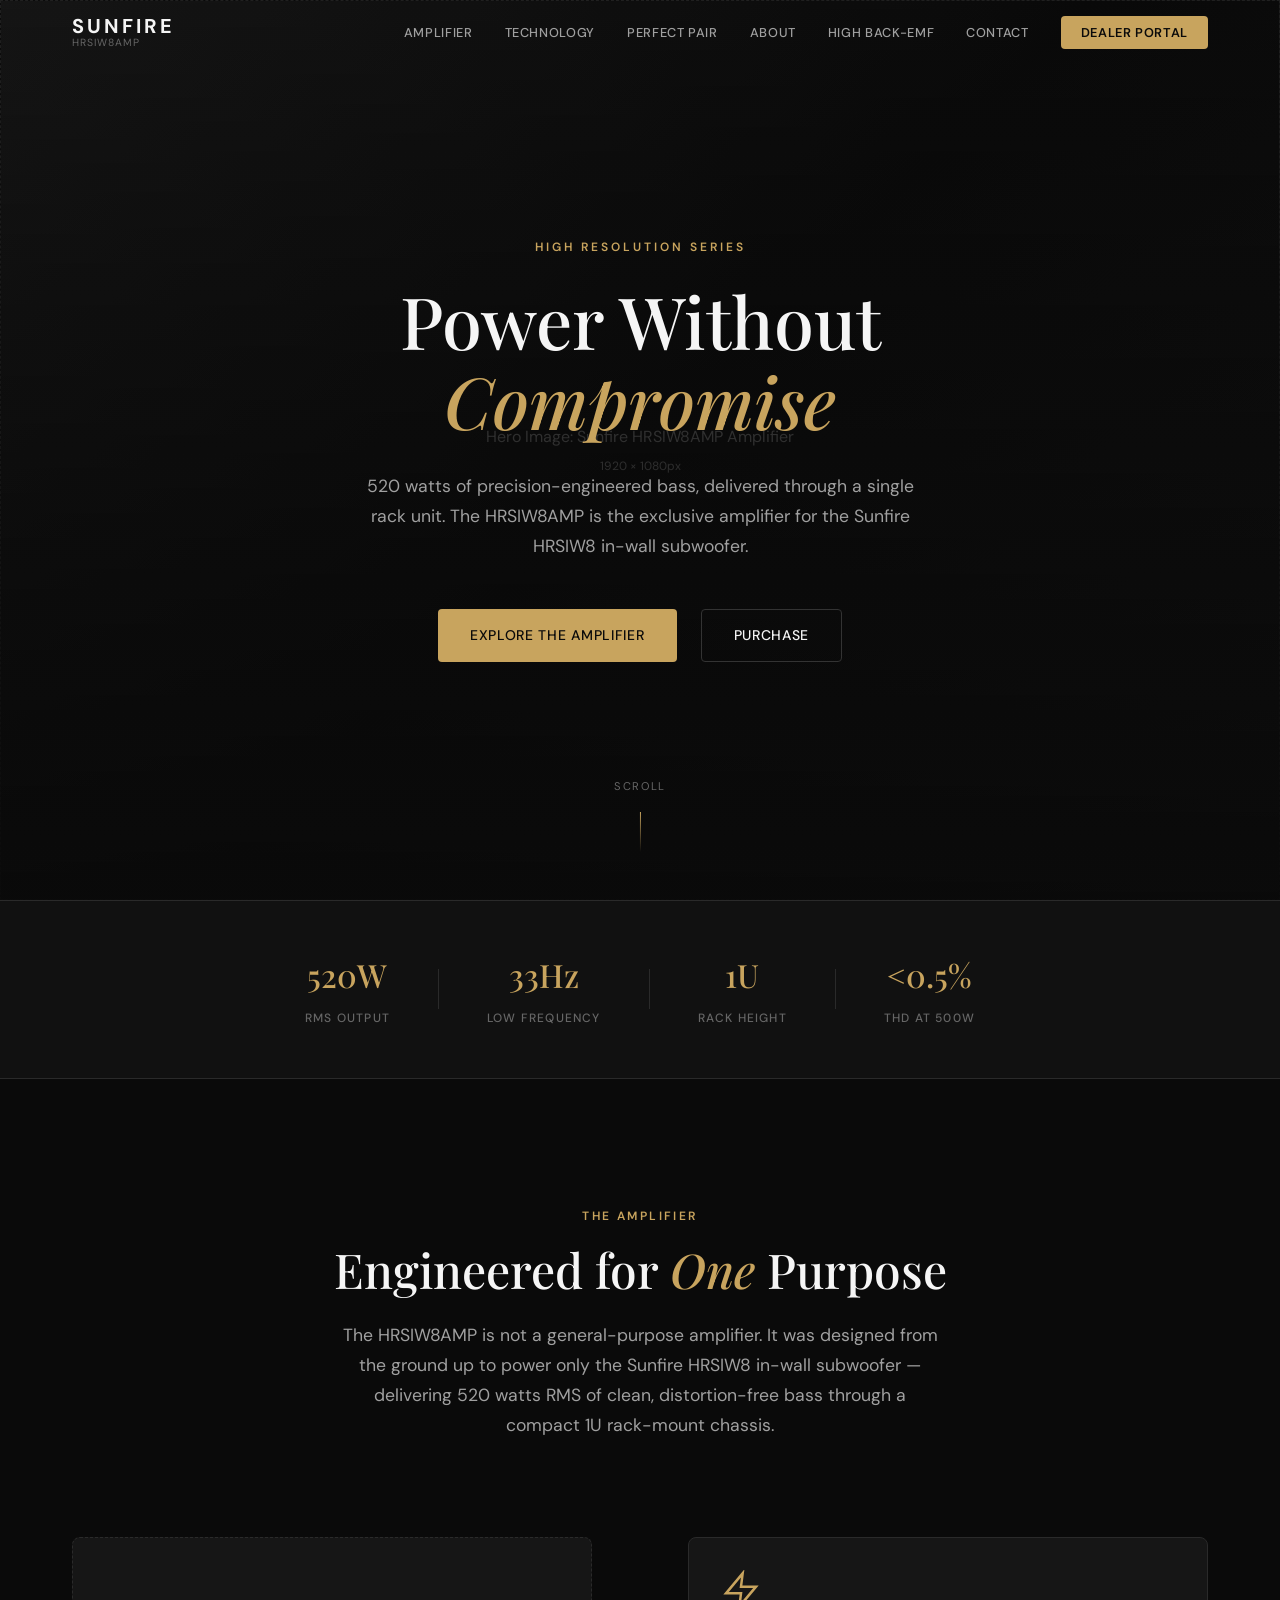
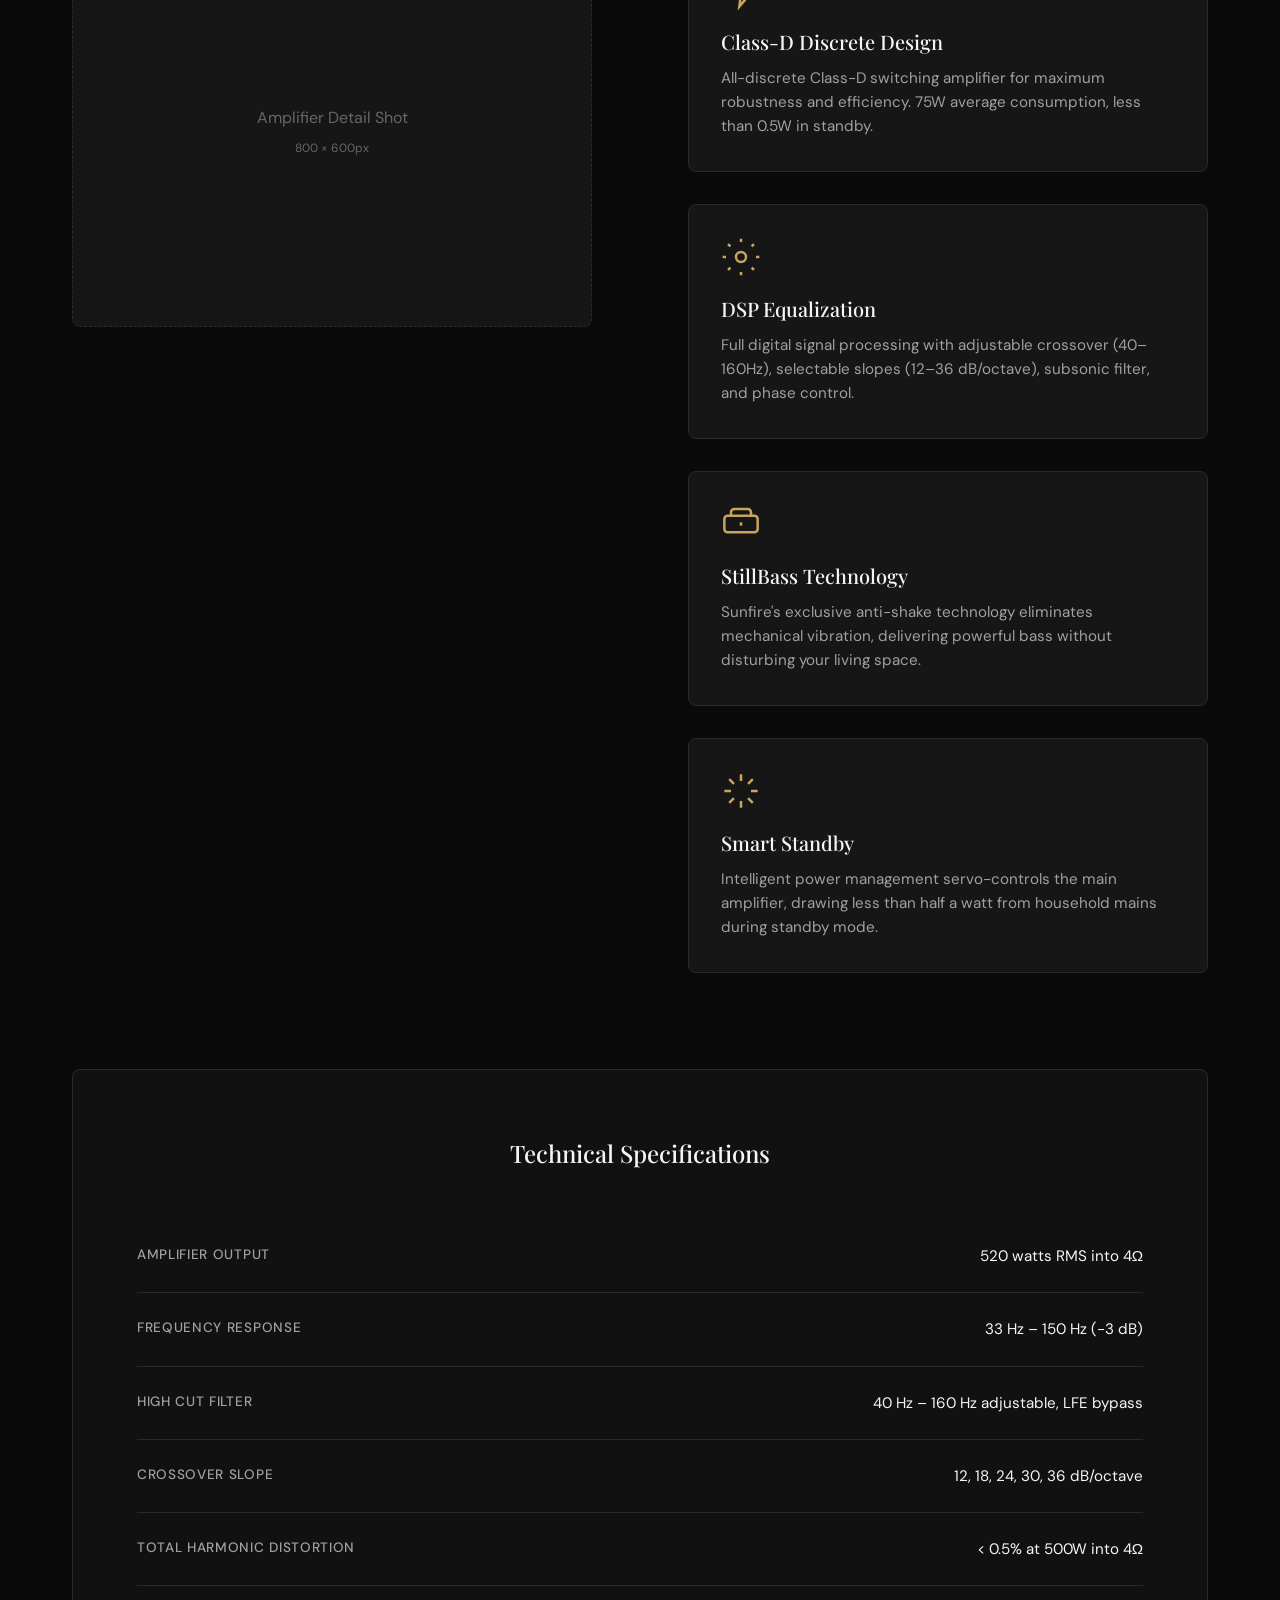
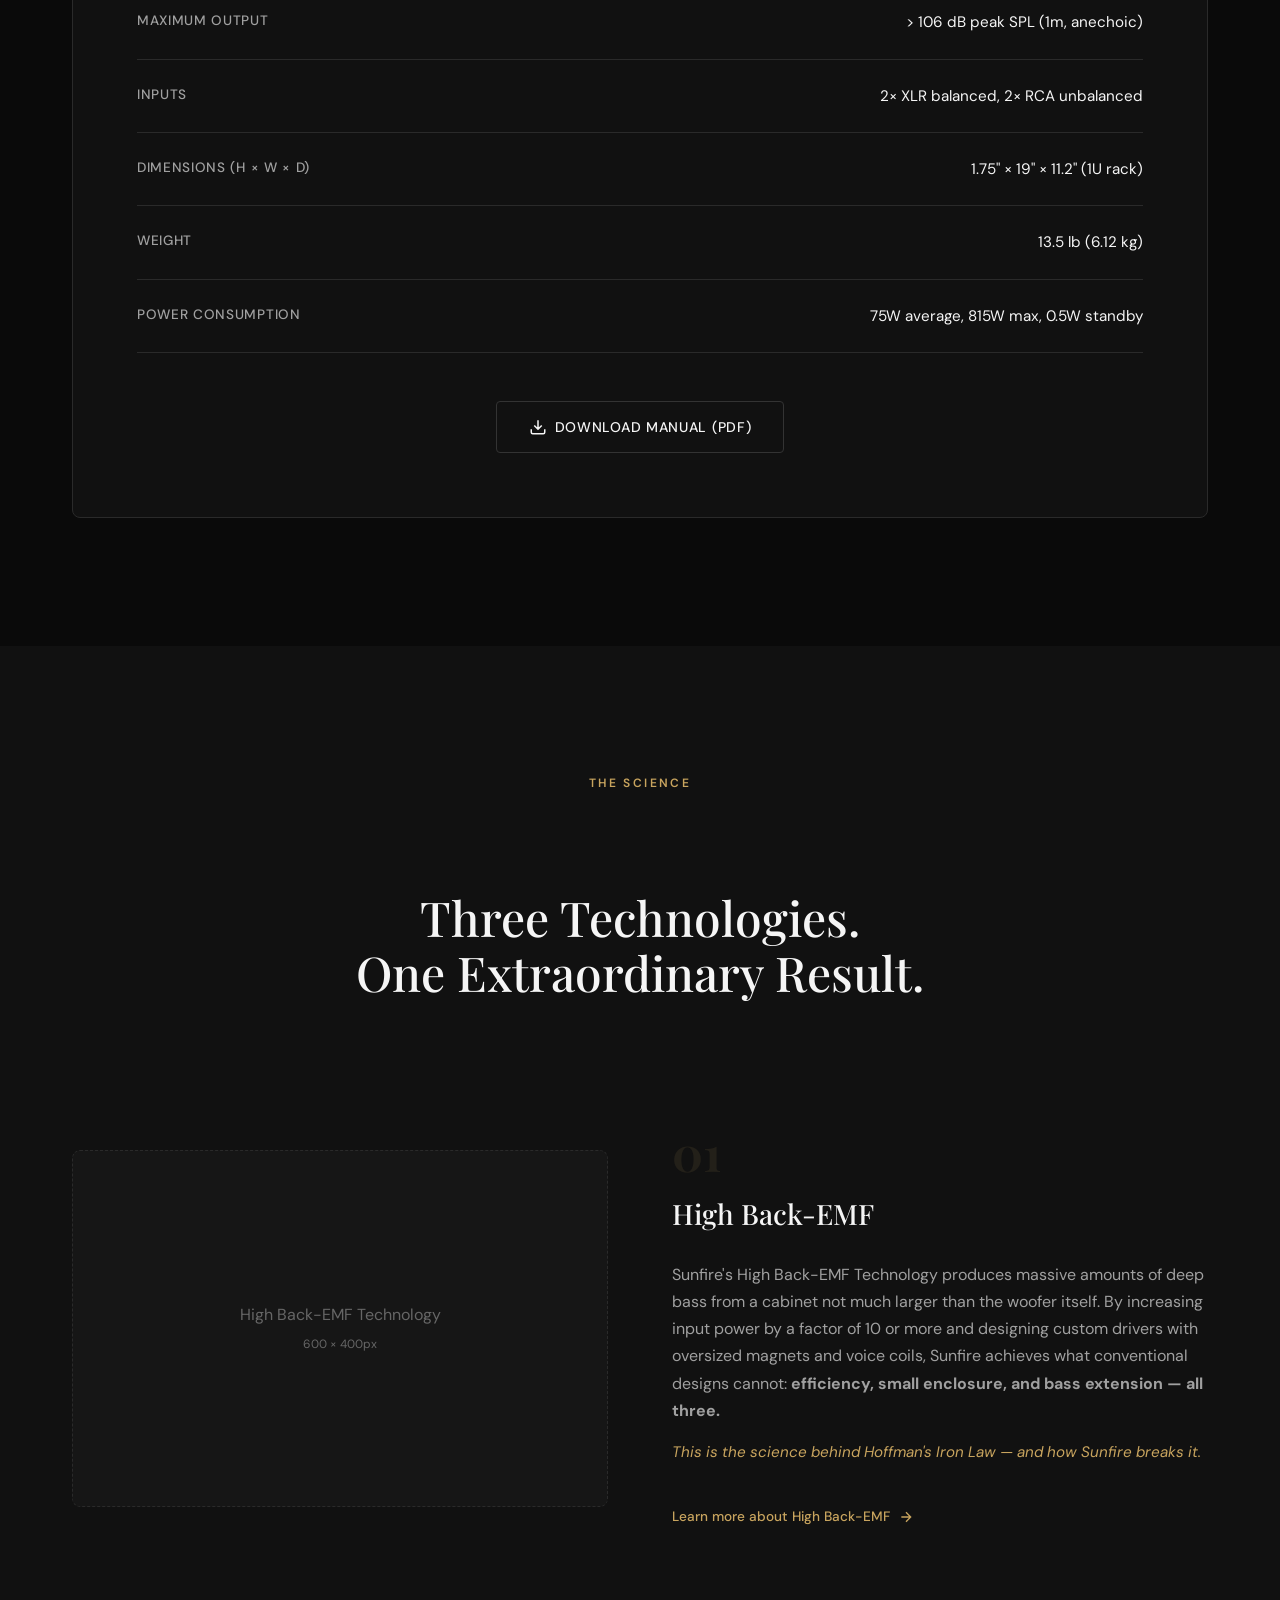
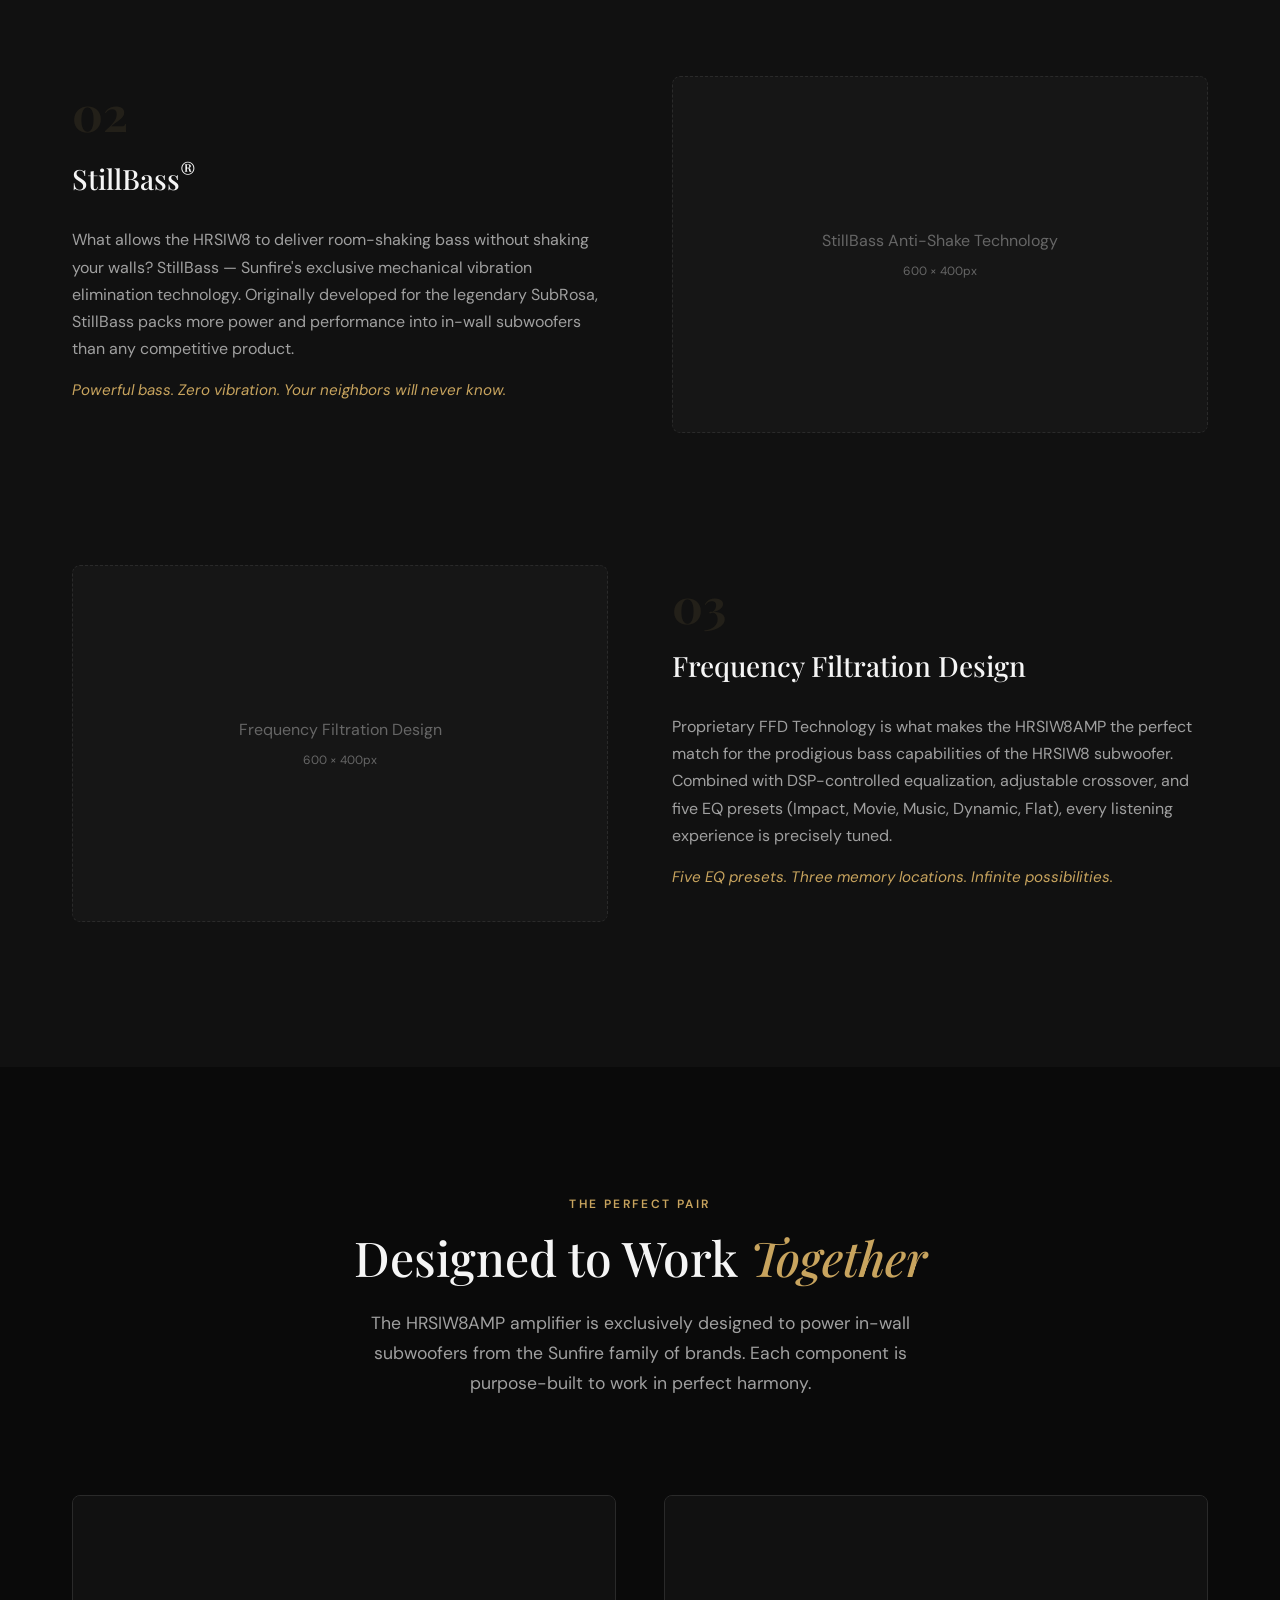
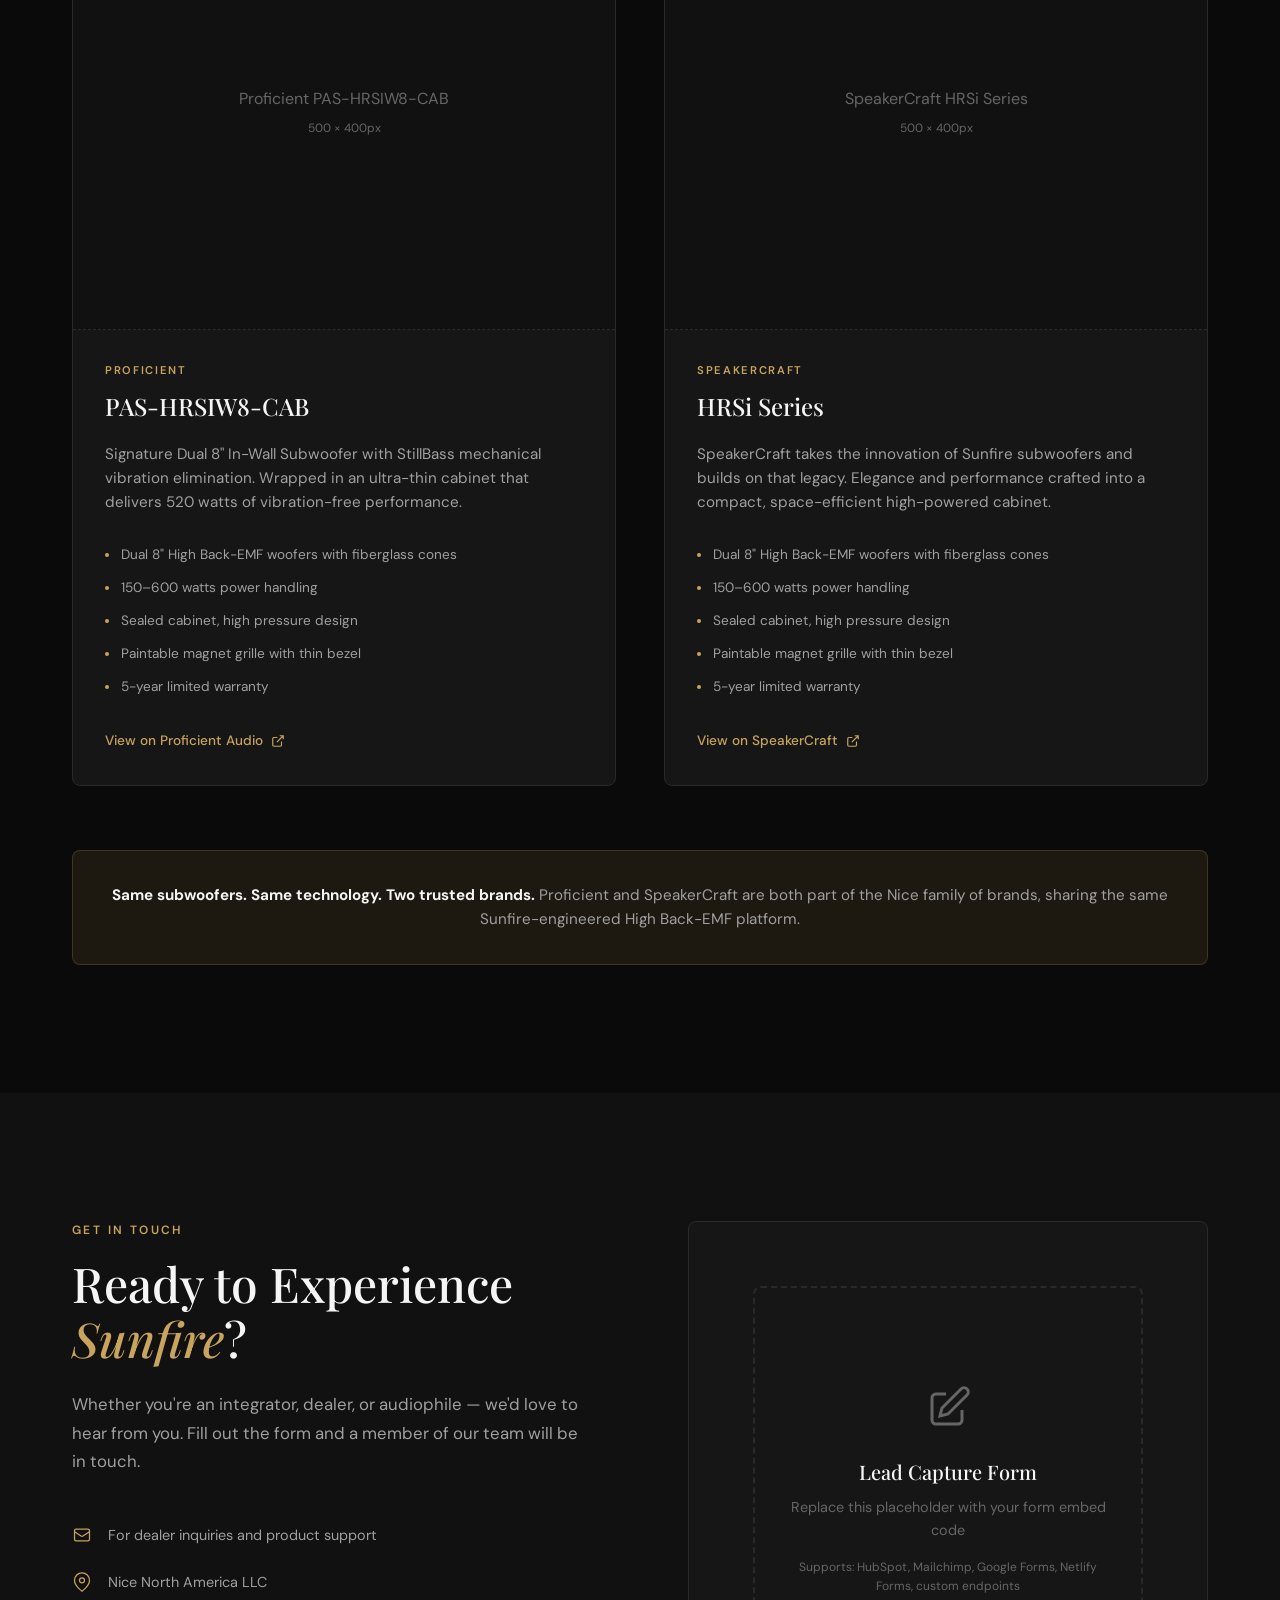
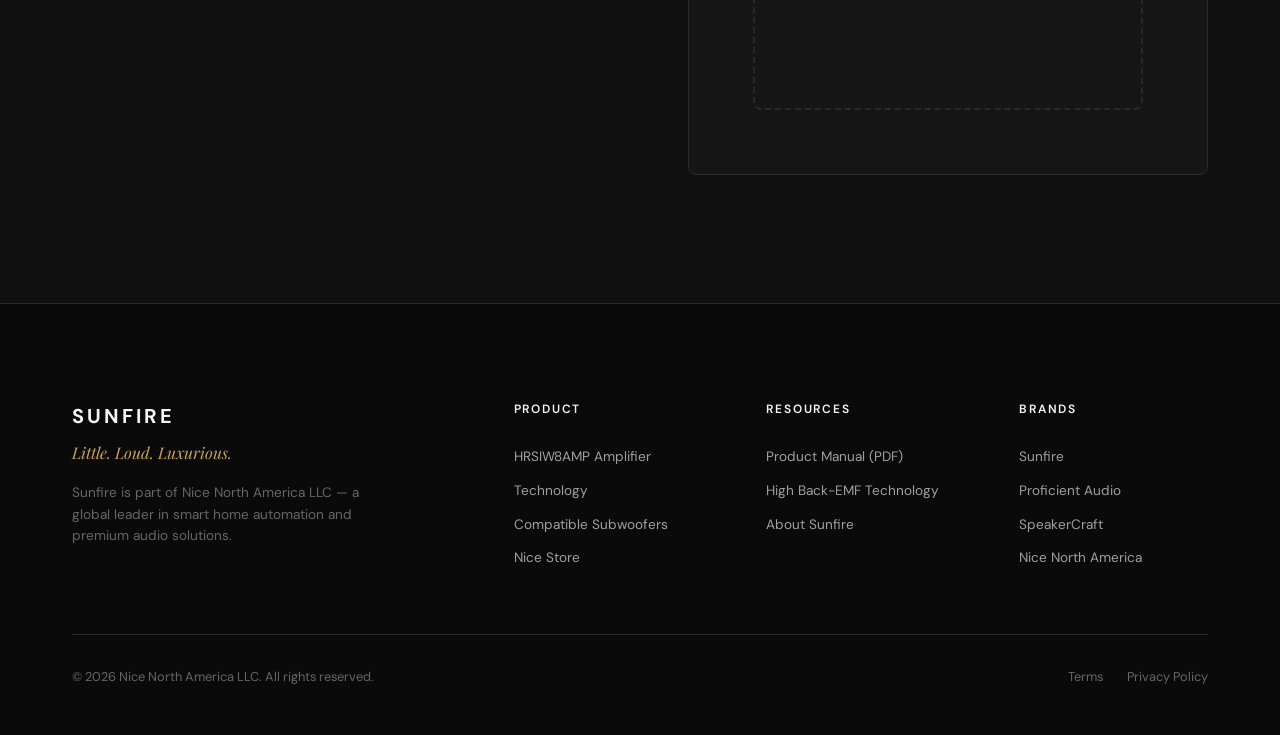
==== index.html @ 3ce0df6c "Add High Back-EMF technology page with all content and images from sunfire.com" ====
<!DOCTYPE html>
<html lang="en">
<head>
    <meta charset="UTF-8">
    <meta name="viewport" content="width=device-width, initial-scale=1.0">
    <title>Sunfire HRSIW8AMP | High Resolution In-Wall Subwoofer Amplifier</title>
    <meta name="description" content="The Sunfire HRSIW8AMP is a 520W Class-D amplifier designed exclusively for the HRSIW8 in-wall subwoofer. Featuring StillBass technology, DSP equalization, and High Back-EMF design.">
    
    <!-- Fonts -->
    <link rel="preconnect" href="https://fonts.googleapis.com">
    <link rel="preconnect" href="https://fonts.gstatic.com" crossorigin>
    <link href="https://fonts.googleapis.com/css2?family=DM+Sans:ital,opsz,wght@0,9..40,300;0,9..40,400;0,9..40,500;0,9..40,600;0,9..40,700;1,9..40,300&family=Playfair+Display:ital,wght@0,400;0,500;0,600;0,700;1,400;1,500&display=swap" rel="stylesheet">
    
    <!-- Styles -->
    <link rel="stylesheet" href="css/styles.css">
</head>
<body>
    <!-- Navigation -->
    <nav class="nav" id="nav">
        <div class="nav-container">
            <a href="#" class="nav-logo">
                <span class="nav-logo-text">SUNFIRE</span>
                <span class="nav-logo-sub">HRSIW8AMP</span>
            </a>
            <ul class="nav-links">
                <li><a href="#amplifier">Amplifier</a></li>
                <li><a href="#technology">Technology</a></li>
                <li><a href="#pairing">Perfect Pair</a></li>
                <li><a href="about.html">About</a></li>
                <li><a href="high-back-emf.html">High Back-EMF</a></li>
                <li><a href="#contact">Contact</a></li>
                <li><a href="https://store.niceforyou.com" target="_blank" rel="noopener" class="nav-cta">Dealer Portal</a></li>
            </ul>
            <button class="nav-toggle" id="navToggle" aria-label="Toggle navigation">
                <span></span>
                <span></span>
                <span></span>
            </button>
        </div>
    </nav>

    <!-- Mobile Menu -->
    <div class="mobile-menu" id="mobileMenu">
        <ul class="mobile-menu-links">
            <li><a href="#amplifier" class="mobile-menu-link">Amplifier</a></li>
            <li><a href="#technology" class="mobile-menu-link">Technology</a></li>
            <li><a href="#pairing" class="mobile-menu-link">Perfect Pair</a></li>
            <li><a href="about.html" class="mobile-menu-link">About</a></li>
            <li><a href="high-back-emf.html" class="mobile-menu-link">High Back-EMF</a></li>
            <li><a href="#contact" class="mobile-menu-link">Contact</a></li>
            <li><a href="https://store.niceforyou.com" target="_blank" rel="noopener" class="mobile-menu-cta">Dealer Portal</a></li>
        </ul>
    </div>

    <!-- Hero Section -->
    <section class="hero" id="hero">
        <div class="hero-bg">
            <!-- REPLACE: Hero background image (1920x1080) -->
            <div class="hero-placeholder-image">
                <span>Hero Image: Sunfire HRSIW8AMP Amplifier</span>
                <span class="hero-placeholder-dims">1920 × 1080px</span>
            </div>
        </div>
        <div class="hero-overlay"></div>
        <div class="hero-content">
            <p class="hero-eyebrow fade-in">High Resolution Series</p>
            <h1 class="hero-title fade-in">
                <span class="hero-title-line">Power Without</span>
                <span class="hero-title-line hero-title-accent">Compromise</span>
            </h1>
            <p class="hero-subtitle fade-in">
                520 watts of precision-engineered bass, delivered through a single rack unit. 
                The HRSIW8AMP is the exclusive amplifier for the Sunfire HRSIW8 in-wall subwoofer.
            </p>
            <div class="hero-actions fade-in">
                <a href="#amplifier" class="btn btn-primary">Explore the Amplifier</a>
                <a href="https://store.niceforyou.com" target="_blank" rel="noopener" class="btn btn-outline">Purchase</a>
            </div>
        </div>
        <div class="hero-scroll">
            <span>Scroll</span>
            <div class="hero-scroll-line"></div>
        </div>
    </section>

    <!-- Key Stats Bar -->
    <section class="stats-bar">
        <div class="stats-container">
            <div class="stat-item fade-in">
                <span class="stat-value">520W</span>
                <span class="stat-label">RMS Output</span>
            </div>
            <div class="stat-divider"></div>
            <div class="stat-item fade-in">
                <span class="stat-value">33Hz</span>
                <span class="stat-label">Low Frequency</span>
            </div>
            <div class="stat-divider"></div>
            <div class="stat-item fade-in">
                <span class="stat-value">1U</span>
                <span class="stat-label">Rack Height</span>
            </div>
            <div class="stat-divider"></div>
            <div class="stat-item fade-in">
                <span class="stat-value">&lt;0.5%</span>
                <span class="stat-label">THD at 500W</span>
            </div>
        </div>
    </section>

    <!-- Amplifier Section -->
    <section class="amplifier" id="amplifier">
        <div class="container">
            <div class="amplifier-header">
                <p class="section-eyebrow fade-in">The Amplifier</p>
                <h2 class="section-title fade-in">Engineered for <em>One</em> Purpose</h2>
                <p class="section-subtitle fade-in">
                    The HRSIW8AMP is not a general-purpose amplifier. It was designed from the ground up 
                    to power only the Sunfire HRSIW8 in-wall subwoofer — delivering 520 watts RMS of 
                    clean, distortion-free bass through a compact 1U rack-mount chassis.
                </p>
            </div>

            <div class="amplifier-grid">
                <div class="amplifier-image fade-in">
                    <!-- REPLACE: Amplifier front/rear view (800x600) -->
                    <div class="amplifier-placeholder-image">
                        <span>Amplifier Detail Shot</span>
                        <span class="amplifier-placeholder-dims">800 × 600px</span>
                    </div>
                </div>
                <div class="amplifier-features">
                    <div class="feature-card fade-in">
                        <div class="feature-icon">
                            <svg viewBox="0 0 24 24" fill="none" stroke="currentColor" stroke-width="1.5">
                                <path d="M13 2L3 14h9l-1 8 10-12h-9l1-8z"/>
                            </svg>
                        </div>
                        <h3>Class-D Discrete Design</h3>
                        <p>All-discrete Class-D switching amplifier for maximum robustness and efficiency. 75W average consumption, less than 0.5W in standby.</p>
                    </div>
                    <div class="feature-card fade-in">
                        <div class="feature-icon">
                            <svg viewBox="0 0 24 24" fill="none" stroke="currentColor" stroke-width="1.5">
                                <circle cx="12" cy="12" r="3"/>
                                <path d="M12 1v2M12 21v2M4.22 4.22l1.42 1.42M18.36 18.36l1.42 1.42M1 12h2M21 12h2M4.22 19.78l1.42-1.42M18.36 5.64l1.42-1.42"/>
                            </svg>
                        </div>
                        <h3>DSP Equalization</h3>
                        <p>Full digital signal processing with adjustable crossover (40–160Hz), selectable slopes (12–36 dB/octave), subsonic filter, and phase control.</p>
                    </div>
                    <div class="feature-card fade-in">
                        <div class="feature-icon">
                            <svg viewBox="0 0 24 24" fill="none" stroke="currentColor" stroke-width="1.5">
                                <rect x="2" y="7" width="20" height="10" rx="2"/>
                                <path d="M6 7V5a2 2 0 012-2h8a2 2 0 012 2v2"/>
                                <line x1="12" y1="11" x2="12" y2="13"/>
                            </svg>
                        </div>
                        <h3>StillBass Technology</h3>
                        <p>Sunfire's exclusive anti-shake technology eliminates mechanical vibration, delivering powerful bass without disturbing your living space.</p>
                    </div>
                    <div class="feature-card fade-in">
                        <div class="feature-icon">
                            <svg viewBox="0 0 24 24" fill="none" stroke="currentColor" stroke-width="1.5">
                                <path d="M12 2v4M12 18v4M4.93 4.93l2.83 2.83M16.24 16.24l2.83 2.83M2 12h4M18 12h4M4.93 19.07l2.83-2.83M16.24 7.76l2.83-2.83"/>
                            </svg>
                        </div>
                        <h3>Smart Standby</h3>
                        <p>Intelligent power management servo-controls the main amplifier, drawing less than half a watt from household mains during standby mode.</p>
                    </div>
                </div>
            </div>

            <!-- Specifications Table -->
            <div class="specs-section fade-in">
                <h3 class="specs-title">Technical Specifications</h3>
                <div class="specs-grid">
                    <div class="spec-row">
                        <span class="spec-label">Amplifier Output</span>
                        <span class="spec-value">520 watts RMS into 4Ω</span>
                    </div>
                    <div class="spec-row">
                        <span class="spec-label">Frequency Response</span>
                        <span class="spec-value">33 Hz – 150 Hz (-3 dB)</span>
                    </div>
                    <div class="spec-row">
                        <span class="spec-label">High Cut Filter</span>
                        <span class="spec-value">40 Hz – 160 Hz adjustable, LFE bypass</span>
                    </div>
                    <div class="spec-row">
                        <span class="spec-label">Crossover Slope</span>
                        <span class="spec-value">12, 18, 24, 30, 36 dB/octave</span>
                    </div>
                    <div class="spec-row">
                        <span class="spec-label">Total Harmonic Distortion</span>
                        <span class="spec-value">&lt; 0.5% at 500W into 4Ω</span>
                    </div>
                    <div class="spec-row">
                        <span class="spec-label">Maximum Output</span>
                        <span class="spec-value">&gt; 106 dB peak SPL (1m, anechoic)</span>
                    </div>
                    <div class="spec-row">
                        <span class="spec-label">Inputs</span>
                        <span class="spec-value">2× XLR balanced, 2× RCA unbalanced</span>
                    </div>
                    <div class="spec-row">
                        <span class="spec-label">Dimensions (H × W × D)</span>
                        <span class="spec-value">1.75" × 19" × 11.2" (1U rack)</span>
                    </div>
                    <div class="spec-row">
                        <span class="spec-label">Weight</span>
                        <span class="spec-value">13.5 lb (6.12 kg)</span>
                    </div>
                    <div class="spec-row">
                        <span class="spec-label">Power Consumption</span>
                        <span class="spec-value">75W average, 815W max, 0.5W standby</span>
                    </div>
                    <div class="specs-actions">
                        <a href="https://s3.niceforyou.support/products/HRSIW8AMP/pdf_HRSIW8AMP_manual.pdf" target="_blank" rel="noopener" class="btn btn-outline btn-download">
                            <svg viewBox="0 0 24 24" fill="none" stroke="currentColor" stroke-width="2" width="18" height="18">
                                <path d="M21 15v4a2 2 0 01-2 2H5a2 2 0 01-2-2v-4M7 10l5 5 5-5M12 15V3"/>
                            </svg>
                            Download Manual (PDF)
                        </a>
                    </div>
                </div>
            </div>
        </div>
    </section>

    <!-- Technology Section -->
    <section class="technology" id="technology">
        <div class="container">
            <p class="section-eyebrow fade-in">The Science</p>
            <h2 class="section-title fade-in">Three Technologies.<br>One Extraordinary Result.</h2>
            
            <div class="tech-cards">
                <!-- High Back-EMF -->
                <div class="tech-card fade-in">
                    <div class="tech-card-image">
                        <!-- REPLACE: High Back-EMF diagram or woofer cross-section (600x400) -->
                        <div class="tech-placeholder-image">
                            <span>High Back-EMF Technology</span>
                            <span class="tech-placeholder-dims">600 × 400px</span>
                        </div>
                    </div>
                    <div class="tech-card-content">
                        <span class="tech-card-number">01</span>
                        <h3>High Back-EMF</h3>
                        <p>
                            Sunfire's High Back-EMF Technology produces massive amounts of deep bass from a cabinet 
                            not much larger than the woofer itself. By increasing input power by a factor of 10 or more 
                            and designing custom drivers with oversized magnets and voice coils, Sunfire achieves what 
                            conventional designs cannot: <strong>efficiency, small enclosure, and bass extension — all three.</strong>
                        </p>
                        <p class="tech-card-detail">
                            This is the science behind Hoffman's Iron Law — and how Sunfire breaks it.
                        </p>
                        <a href="/high-back-emf.html" class="tech-card-link">
                            Learn more about High Back-EMF
                            <svg viewBox="0 0 24 24" fill="none" stroke="currentColor" stroke-width="2">
                                <path d="M5 12h14M12 5l7 7-7 7"/>
                            </svg>
                        </a>
                    </div>
                </div>

                <!-- StillBass -->
                <div class="tech-card tech-card-reverse fade-in">
                    <div class="tech-card-image">
                        <!-- REPLACE: StillBass technology visualization (600x400) -->
                        <div class="tech-placeholder-image">
                            <span>StillBass Anti-Shake Technology</span>
                            <span class="tech-placeholder-dims">600 × 400px</span>
                        </div>
                    </div>
                    <div class="tech-card-content">
                        <span class="tech-card-number">02</span>
                        <h3>StillBass<sup>®</sup></h3>
                        <p>
                            What allows the HRSIW8 to deliver room-shaking bass without shaking your walls? 
                            StillBass — Sunfire's exclusive mechanical vibration elimination technology. 
                            Originally developed for the legendary SubRosa, StillBass packs more power and 
                            performance into in-wall subwoofers than any competitive product.
                        </p>
                        <p class="tech-card-detail">
                            Powerful bass. Zero vibration. Your neighbors will never know.
                        </p>
                    </div>
                </div>

                <!-- FFD -->
                <div class="tech-card fade-in">
                    <div class="tech-card-image">
                        <!-- REPLACE: FFD technology visualization (600x400) -->
                        <div class="tech-placeholder-image">
                            <span>Frequency Filtration Design</span>
                            <span class="tech-placeholder-dims">600 × 400px</span>
                        </div>
                    </div>
                    <div class="tech-card-content">
                        <span class="tech-card-number">03</span>
                        <h3>Frequency Filtration Design</h3>
                        <p>
                            Proprietary FFD Technology is what makes the HRSIW8AMP the perfect match for the 
                            prodigious bass capabilities of the HRSIW8 subwoofer. Combined with DSP-controlled 
                            equalization, adjustable crossover, and five EQ presets (Impact, Movie, Music, 
                            Dynamic, Flat), every listening experience is precisely tuned.
                        </p>
                        <p class="tech-card-detail">
                            Five EQ presets. Three memory locations. Infinite possibilities.
                        </p>
                    </div>
                </div>
            </div>
        </div>
    </section>

    <!-- Perfect Pair Section -->
    <section class="pairing" id="pairing">
        <div class="container">
            <div class="pairing-header">
                <p class="section-eyebrow fade-in">The Perfect Pair</p>
                <h2 class="section-title fade-in">Designed to Work <em>Together</em></h2>
                <p class="section-subtitle fade-in">
                    The HRSIW8AMP amplifier is exclusively designed to power in-wall subwoofers from the 
                    Sunfire family of brands. Each component is purpose-built to work in perfect harmony.
                </p>
            </div>

            <div class="pairing-cards">
                <!-- Proficient -->
                <div class="pairing-card fade-in">
                    <div class="pairing-card-image">
                        <!-- REPLACE: Proficient PAS-HRSIW8-CAB subwoofer image (500x400) -->
                        <div class="pairing-placeholder-image">
                            <span>Proficient PAS-HRSIW8-CAB</span>
                            <span class="pairing-placeholder-dims">500 × 400px</span>
                        </div>
                    </div>
                    <div class="pairing-card-content">
                        <span class="pairing-card-brand">Proficient</span>
                        <h3>PAS-HRSIW8-CAB</h3>
                        <p class="pairing-card-desc">
                            Signature Dual 8" In-Wall Subwoofer with StillBass mechanical vibration elimination. 
                            Wrapped in an ultra-thin cabinet that delivers 520 watts of vibration-free performance.
                        </p>
                        <ul class="pairing-card-specs">
                            <li>Dual 8" High Back-EMF woofers with fiberglass cones</li>
                            <li>150–600 watts power handling</li>
                            <li>Sealed cabinet, high pressure design</li>
                            <li>Paintable magnet grille with thin bezel</li>
                            <li>5-year limited warranty</li>
                        </ul>
                        <a href="https://proficientaudio.com/product/proficient-signature-dual-8-in-200mm-in-wall-subwoofer/" target="_blank" rel="noopener" class="pairing-card-link">
                            View on Proficient Audio
                            <svg viewBox="0 0 24 24" fill="none" stroke="currentColor" stroke-width="2">
                                <path d="M18 13v6a2 2 0 01-2 2H5a2 2 0 01-2-2V8a2 2 0 012-2h6M15 3h6v6M10 14L21 3"/>
                            </svg>
                        </a>
                    </div>
                </div>

                <!-- SpeakerCraft -->
                <div class="pairing-card fade-in">
                    <div class="pairing-card-image">
                        <!-- REPLACE: SpeakerCraft HRSi subwoofer image (500x400) -->
                        <div class="pairing-placeholder-image">
                            <span>SpeakerCraft HRSi Series</span>
                            <span class="pairing-placeholder-dims">500 × 400px</span>
                        </div>
                    </div>
                    <div class="pairing-card-content">
                        <span class="pairing-card-brand">SpeakerCraft</span>
                        <h3>HRSi Series</h3>
                        <p class="pairing-card-desc">
                            SpeakerCraft takes the innovation of Sunfire subwoofers and builds on that legacy. 
                            Elegance and performance crafted into a compact, space-efficient high-powered cabinet.
                        </p>
                        <ul class="pairing-card-specs">
                            <li>Dual 8" High Back-EMF woofers with fiberglass cones</li>
                            <li>150–600 watts power handling</li>
                            <li>Sealed cabinet, high pressure design</li>
                            <li>Paintable magnet grille with thin bezel</li>
                            <li>5-year limited warranty</li>
                        </ul>
                        <a href="https://na.niceforyou.com/brands/speakercraft/" target="_blank" rel="noopener" class="pairing-card-link">
                            View on SpeakerCraft
                            <svg viewBox="0 0 24 24" fill="none" stroke="currentColor" stroke-width="2">
                                <path d="M18 13v6a2 2 0 01-2 2H5a2 2 0 01-2-2V8a2 2 0 012-2h6M15 3h6v6M10 14L21 3"/>
                            </svg>
                        </a>
                    </div>
                </div>
            </div>

            <div class="pairing-note fade-in">
                <p>
                    <strong>Same subwoofers. Same technology. Two trusted brands.</strong> 
                    Proficient and SpeakerCraft are both part of the Nice family of brands, 
                    sharing the same Sunfire-engineered High Back-EMF platform.
                </p>
            </div>
        </div>
    </section>

    <!-- Lead Capture Section -->
    <section class="contact" id="contact">
        <div class="container">
            <div class="contact-grid">
                <div class="contact-info fade-in">
                    <p class="section-eyebrow">Get in Touch</p>
                    <h2 class="section-title">Ready to Experience <em>Sunfire</em>?</h2>
                    <p class="contact-subtitle">
                        Whether you're an integrator, dealer, or audiophile — we'd love to hear from you. 
                        Fill out the form and a member of our team will be in touch.
                    </p>
                    <div class="contact-details">
                        <div class="contact-detail-item">
                            <svg viewBox="0 0 24 24" fill="none" stroke="currentColor" stroke-width="1.5">
                                <path d="M3 8l7.89 5.26a2 2 0 002.22 0L21 8M5 19h14a2 2 0 002-2V7a2 2 0 00-2-2H5a2 2 0 00-2 2v10a2 2 0 002 2z"/>
                            </svg>
                            <span>For dealer inquiries and product support</span>
                        </div>
                        <div class="contact-detail-item">
                            <svg viewBox="0 0 24 24" fill="none" stroke="currentColor" stroke-width="1.5">
                                <path d="M21 10c0 7-9 13-9 13s-9-6-9-13a9 9 0 0118 0z"/>
                                <circle cx="12" cy="10" r="3"/>
                            </svg>
                            <span>Nice North America LLC</span>
                        </div>
                    </div>
                </div>
                <div class="contact-form-wrapper fade-in">
                    <!-- 
                        LEAD FORM PLACEHOLDER
                        Replace this entire div with your form embed code.
                        Supported: HubSpot, Mailchimp, Google Forms, Netlify Forms, etc.
                        
                        Example for Netlify Forms:
                        <form name="contact" method="POST" data-netlify="true">
                            <input type="text" name="name" placeholder="Your Name" required>
                            <input type="email" name="email" placeholder="Your Email" required>
                            <textarea name="message" placeholder="Your Message"></textarea>
                            <button type="submit">Send Message</button>
                        </form>
                    -->
                    <div class="form-placeholder">
                        <div class="form-placeholder-icon">
                            <svg viewBox="0 0 24 24" fill="none" stroke="currentColor" stroke-width="1.5">
                                <path d="M11 5H6a2 2 0 00-2 2v11a2 2 0 002 2h11a2 2 0 002-2v-5M18.5 2.5a2.121 2.121 0 013 3L12 15l-4 1 1-4 9.5-9.5z"/>
                            </svg>
                        </div>
                        <h3>Lead Capture Form</h3>
                        <p>Replace this placeholder with your form embed code</p>
                        <p class="form-placeholder-note">
                            Supports: HubSpot, Mailchimp, Google Forms, Netlify Forms, custom endpoints
                        </p>
                    </div>
                </div>
            </div>
        </div>
    </section>

    <!-- Footer -->
    <footer class="footer">
        <div class="container">
            <div class="footer-grid">
                <div class="footer-brand">
                    <span class="footer-logo">SUNFIRE</span>
                    <p class="footer-tagline">Little. Loud. Luxurious.</p>
                    <p class="footer-brand-desc">
                        Sunfire is part of Nice North America LLC — a global leader in smart home automation 
                        and premium audio solutions.
                    </p>
                </div>
                <div class="footer-links">
                    <h4>Product</h4>
                    <ul>
                        <li><a href="#amplifier">HRSIW8AMP Amplifier</a></li>
                        <li><a href="#technology">Technology</a></li>
                        <li><a href="#pairing">Compatible Subwoofers</a></li>
                        <li><a href="https://store.niceforyou.com" target="_blank" rel="noopener">Nice Store</a></li>
                    </ul>
                </div>
                <div class="footer-links">
                    <h4>Resources</h4>
                    <ul>
                        <li><a href="https://s3.niceforyou.support/products/HRSIW8AMP/pdf_HRSIW8AMP_manual.pdf" target="_blank" rel="noopener">Product Manual (PDF)</a></li>
                        <li><a href="/high-back-emf.html">High Back-EMF Technology</a></li>
                        <li><a href="https://sunfire.com/connect/about-sunfire" target="_blank" rel="noopener">About Sunfire</a></li>
                    </ul>
                </div>
                <div class="footer-links">
                    <h4>Brands</h4>
                    <ul>
                        <li><a href="https://sunfire.com" target="_blank" rel="noopener">Sunfire</a></li>
                        <li><a href="https://proficientaudio.com" target="_blank" rel="noopener">Proficient Audio</a></li>
                        <li><a href="https://speakercraft.com" target="_blank" rel="noopener">SpeakerCraft</a></li>
                        <li><a href="https://na.niceforyou.com" target="_blank" rel="noopener">Nice North America</a></li>
                    </ul>
                </div>
            </div>
            <div class="footer-bottom">
                <p>&copy; 2026 Nice North America LLC. All rights reserved.</p>
                <div class="footer-legal">
                    <a href="https://na.niceforyou.com/legal/terms-and-conditions-of-purchase/" target="_blank" rel="noopener">Terms</a>
                    <a href="https://na.niceforyou.com/legal/privacy-policy/" target="_blank" rel="noopener">Privacy Policy</a>
                </div>
            </div>
        </div>
    </footer>

    <!-- Scripts -->
    <script src="js/main.js"></script>
</body>
</html>
---- css/styles.css ----
/* ========================================
   SUNFIRE HRSIW8AMP - STYLES
   Design: Clean, technical, premium minimalism (Bose-inspired)
   ======================================== */

/* --- CSS Variables --- */
:root {
    /* Colors */
    --color-bg: #0a0a0a;
    --color-bg-elevated: #111111;
    --color-bg-card: #161616;
    --color-bg-card-hover: #1a1a1a;
    --color-surface: #1a1a1a;
    --color-border: #2a2a2a;
    --color-border-light: #333333;
    
    /* Text */
    --color-text: #f5f5f5;
    --color-text-secondary: #a0a0a0;
    --color-text-muted: #666666;
    
    /* Accent - warm amber/gold */
    --color-accent: #c8a45e;
    --color-accent-hover: #d4b36a;
    --color-accent-subtle: rgba(200, 164, 94, 0.1);
    --color-accent-border: rgba(200, 164, 94, 0.2);
    
    /* Typography */
    --font-display: 'Playfair Display', Georgia, serif;
    --font-body: 'DM Sans', -apple-system, sans-serif;
    
    /* Spacing */
    --space-xs: 0.5rem;
    --space-sm: 1rem;
    --space-md: 1.5rem;
    --space-lg: 2rem;
    --space-xl: 3rem;
    --space-2xl: 4rem;
    --space-3xl: 6rem;
    --space-4xl: 8rem;
    
    /* Layout */
    --container-max: 1200px;
    --container-narrow: 800px;
    
    /* Transitions */
    --transition-fast: 0.2s ease;
    --transition-base: 0.3s ease;
    --transition-slow: 0.5s ease;
    
    /* Border radius */
    --radius-sm: 4px;
    --radius-md: 8px;
    --radius-lg: 12px;
}

/* --- Reset & Base --- */
*, *::before, *::after {
    margin: 0;
    padding: 0;
    box-sizing: border-box;
}

html {
    scroll-behavior: smooth;
    font-size: 16px;
}

body {
    font-family: var(--font-body);
    background-color: var(--color-bg);
    color: var(--color-text);
    line-height: 1.6;
    -webkit-font-smoothing: antialiased;
    -moz-osx-font-smoothing: grayscale;
    overflow-x: hidden;
}

img {
    max-width: 100%;
    height: auto;
    display: block;
}

a {
    color: inherit;
    text-decoration: none;
}

ul {
    list-style: none;
}

/* --- Container --- */
.container {
    max-width: var(--container-max);
    margin: 0 auto;
    padding: 0 var(--space-lg);
}

/* --- Typography --- */
.section-eyebrow {
    font-family: var(--font-body);
    font-size: 0.75rem;
    font-weight: 600;
    letter-spacing: 0.2em;
    text-transform: uppercase;
    color: var(--color-accent);
    margin-bottom: var(--space-sm);
}

.section-title {
    font-family: var(--font-display);
    font-size: clamp(2rem, 4vw, 3rem);
    font-weight: 500;
    line-height: 1.15;
    margin-bottom: var(--space-md);
    color: var(--color-text);
}

.section-title em {
    font-style: italic;
    color: var(--color-accent);
}

.section-subtitle {
    font-size: 1.1rem;
    color: var(--color-text-secondary);
    max-width: 600px;
    line-height: 1.7;
}

/* --- Buttons --- */
.btn {
    display: inline-flex;
    align-items: center;
    justify-content: center;
    padding: 0.875rem 2rem;
    font-family: var(--font-body);
    font-size: 0.875rem;
    font-weight: 500;
    letter-spacing: 0.05em;
    text-transform: uppercase;
    border-radius: var(--radius-sm);
    transition: all var(--transition-base);
    cursor: pointer;
    border: none;
}

.btn-primary {
    background-color: var(--color-accent);
    color: var(--color-bg);
}

.btn-primary:hover {
    background-color: var(--color-accent-hover);
    transform: translateY(-2px);
}

.btn-outline {
    background-color: transparent;
    color: var(--color-text);
    border: 1px solid var(--color-border-light);
}

.btn-outline:hover {
    border-color: var(--color-accent);
    color: var(--color-accent);
}

/* --- Navigation --- */
.nav {
    position: fixed;
    top: 0;
    left: 0;
    right: 0;
    z-index: 1000;
    padding: var(--space-sm) 0;
    transition: all var(--transition-base);
    background: transparent;
}

.nav.scrolled {
    background: rgba(10, 10, 10, 0.95);
    backdrop-filter: blur(10px);
    border-bottom: 1px solid var(--color-border);
}

.nav-container {
    max-width: var(--container-max);
    margin: 0 auto;
    padding: 0 var(--space-lg);
    display: flex;
    align-items: center;
    justify-content: space-between;
}

.nav-logo {
    display: flex;
    flex-direction: column;
    line-height: 1;
}

.nav-logo-text {
    font-family: var(--font-body);
    font-size: 1.25rem;
    font-weight: 700;
    letter-spacing: 0.15em;
    color: var(--color-text);
}

.nav-logo-sub {
    font-size: 0.65rem;
    font-weight: 400;
    letter-spacing: 0.1em;
    color: var(--color-text-muted);
    margin-top: 2px;
}

.nav-links {
    display: flex;
    align-items: center;
    gap: var(--space-lg);
}

.nav-links a {
    font-size: 0.8rem;
    font-weight: 500;
    letter-spacing: 0.05em;
    text-transform: uppercase;
    color: var(--color-text-secondary);
    transition: color var(--transition-fast);
}

.nav-links a:hover {
    color: var(--color-text);
}

.nav-links a.active {
    color: var(--color-accent);
}

.mobile-menu-link.active {
    color: var(--color-accent);
}

.nav-cta {
    padding: 0.5rem 1.25rem;
    background-color: var(--color-accent);
    color: var(--color-bg) !important;
    border-radius: var(--radius-sm);
    font-weight: 600 !important;
}

.nav-cta:hover {
    background-color: var(--color-accent-hover);
}

/* Mobile Nav Toggle */
.nav-toggle {
    display: none;
    flex-direction: column;
    gap: 5px;
    background: none;
    border: none;
    cursor: pointer;
    padding: 5px;
}

.nav-toggle span {
    display: block;
    width: 24px;
    height: 2px;
    background-color: var(--color-text);
    transition: all var(--transition-base);
}

.nav-toggle.active span:nth-child(1) {
    transform: rotate(45deg) translate(5px, 5px);
}

.nav-toggle.active span:nth-child(2) {
    opacity: 0;
}

.nav-toggle.active span:nth-child(3) {
    transform: rotate(-45deg) translate(5px, -5px);
}

/* Mobile Menu */
.mobile-menu {
    display: none;
    position: fixed;
    top: 0;
    left: 0;
    right: 0;
    bottom: 0;
    background: rgba(10, 10, 10, 0.98);
    z-index: 999;
    padding-top: 80px;
}

.mobile-menu.active {
    display: flex;
    align-items: center;
    justify-content: center;
}

.mobile-menu-links {
    text-align: center;
}

.mobile-menu-links li {
    margin-bottom: var(--space-lg);
}

.mobile-menu-link {
    font-family: var(--font-display);
    font-size: 1.75rem;
    color: var(--color-text);
}

.mobile-menu-cta {
    display: inline-block;
    padding: 0.75rem 2rem;
    background-color: var(--color-accent);
    color: var(--color-bg);
    border-radius: var(--radius-sm);
    font-weight: 600;
    margin-top: var(--space-md);
}

/* --- Hero Section --- */
.hero {
    position: relative;
    min-height: 100vh;
    display: flex;
    align-items: center;
    justify-content: center;
    overflow: hidden;
}

.hero-bg {
    position: absolute;
    inset: 0;
    z-index: 0;
}

.hero-placeholder-image {
    width: 100%;
    height: 100%;
    background: linear-gradient(135deg, #1a1a1a 0%, #0a0a0a 50%, #111 100%);
    display: flex;
    flex-direction: column;
    align-items: center;
    justify-content: center;
    color: var(--color-text-muted);
    font-size: 1rem;
    border: 1px dashed var(--color-border);
}

.hero-placeholder-dims {
    font-size: 0.75rem;
    margin-top: 0.5rem;
    color: var(--color-text-muted);
}

.hero-overlay {
    position: absolute;
    inset: 0;
    background: linear-gradient(
        to bottom,
        rgba(10, 10, 10, 0.3) 0%,
        rgba(10, 10, 10, 0.6) 50%,
        rgba(10, 10, 10, 0.95) 100%
    );
    z-index: 1;
}

.hero-content {
    position: relative;
    z-index: 2;
    text-align: center;
    max-width: 800px;
    padding: 0 var(--space-lg);
}

.hero-eyebrow {
    font-size: 0.75rem;
    font-weight: 600;
    letter-spacing: 0.25em;
    text-transform: uppercase;
    color: var(--color-accent);
    margin-bottom: var(--space-md);
}

.hero-title {
    font-family: var(--font-display);
    font-size: clamp(2.5rem, 6vw, 4.5rem);
    font-weight: 500;
    line-height: 1.1;
    margin-bottom: var(--space-lg);
}

.hero-title-line {
    display: block;
}

.hero-title-accent {
    color: var(--color-accent);
    font-style: italic;
}

.hero-subtitle {
    font-size: 1.1rem;
    color: var(--color-text-secondary);
    max-width: 550px;
    margin: 0 auto var(--space-xl);
    line-height: 1.7;
}

.hero-actions {
    display: flex;
    gap: var(--space-md);
    justify-content: center;
    flex-wrap: wrap;
}

.hero-scroll {
    position: absolute;
    bottom: var(--space-xl);
    left: 50%;
    transform: translateX(-50%);
    z-index: 2;
    display: flex;
    flex-direction: column;
    align-items: center;
    gap: var(--space-sm);
    color: var(--color-text-muted);
    font-size: 0.7rem;
    letter-spacing: 0.15em;
    text-transform: uppercase;
}

.hero-scroll-line {
    width: 1px;
    height: 40px;
    background: linear-gradient(to bottom, var(--color-accent), transparent);
    animation: scrollPulse 2s ease-in-out infinite;
}

@keyframes scrollPulse {
    0%, 100% { opacity: 0.3; transform: scaleY(0.5); }
    50% { opacity: 1; transform: scaleY(1); }
}

/* --- Stats Bar --- */
.stats-bar {
    background-color: var(--color-bg-elevated);
    border-top: 1px solid var(--color-border);
    border-bottom: 1px solid var(--color-border);
    padding: var(--space-xl) 0;
}

.stats-container {
    max-width: var(--container-max);
    margin: 0 auto;
    padding: 0 var(--space-lg);
    display: flex;
    align-items: center;
    justify-content: center;
    gap: var(--space-xl);
    flex-wrap: wrap;
}

.stat-item {
    text-align: center;
}

.stat-value {
    display: block;
    font-family: var(--font-display);
    font-size: 2rem;
    font-weight: 500;
    color: var(--color-accent);
    margin-bottom: 0.25rem;
}

.stat-label {
    font-size: 0.75rem;
    font-weight: 500;
    letter-spacing: 0.1em;
    text-transform: uppercase;
    color: var(--color-text-muted);
}

.stat-divider {
    width: 1px;
    height: 40px;
    background-color: var(--color-border);
}

/* --- Amplifier Section --- */
.amplifier {
    padding: var(--space-4xl) 0;
}

.amplifier-header {
    text-align: center;
    margin-bottom: var(--space-3xl);
}

.amplifier-header .section-subtitle {
    margin: 0 auto;
}

.amplifier-grid {
    display: grid;
    grid-template-columns: 1fr 1fr;
    gap: var(--space-3xl);
    align-items: start;
    margin-bottom: var(--space-3xl);
}

.amplifier-image {
    position: sticky;
    top: 100px;
}

.amplifier-placeholder-image {
    width: 100%;
    aspect-ratio: 4 / 3;
    background: var(--color-bg-card);
    border: 1px dashed var(--color-border);
    display: flex;
    flex-direction: column;
    align-items: center;
    justify-content: center;
    color: var(--color-text-muted);
    border-radius: var(--radius-md);
}

.amplifier-placeholder-dims {
    font-size: 0.75rem;
    margin-top: 0.5rem;
}

.amplifier-features {
    display: flex;
    flex-direction: column;
    gap: var(--space-lg);
}

.feature-card {
    padding: var(--space-lg);
    background: var(--color-bg-card);
    border: 1px solid var(--color-border);
    border-radius: var(--radius-md);
    transition: all var(--transition-base);
}

.feature-card:hover {
    background: var(--color-bg-card-hover);
    border-color: var(--color-accent-border);
}

.feature-icon {
    width: 40px;
    height: 40px;
    color: var(--color-accent);
    margin-bottom: var(--space-sm);
}

.feature-icon svg {
    width: 100%;
    height: 100%;
}

.feature-card h3 {
    font-family: var(--font-display);
    font-size: 1.25rem;
    font-weight: 500;
    margin-bottom: var(--space-xs);
}

.feature-card p {
    font-size: 0.95rem;
    color: var(--color-text-secondary);
    line-height: 1.6;
}

/* Specs Section */
.specs-section {
    background: var(--color-bg-elevated);
    border: 1px solid var(--color-border);
    border-radius: var(--radius-md);
    padding: var(--space-2xl);
}

.specs-title {
    font-family: var(--font-display);
    font-size: 1.5rem;
    font-weight: 500;
    margin-bottom: var(--space-xl);
    text-align: center;
}

.specs-grid {
    display: grid;
    gap: 0;
}

.spec-row {
    display: grid;
    grid-template-columns: 1fr 1fr;
    padding: var(--space-md) 0;
    border-bottom: 1px solid var(--color-border);
}

.spec-row:last-child {
    border-bottom: none;
}

.specs-actions {
    display: flex;
    justify-content: center;
    padding-top: var(--space-xl);
}

.btn-download {
    display: inline-flex;
    align-items: center;
    gap: var(--space-xs);
}

.btn-download svg {
    flex-shrink: 0;
}

.spec-label {
    font-size: 0.85rem;
    font-weight: 500;
    color: var(--color-text-secondary);
    text-transform: uppercase;
    letter-spacing: 0.05em;
}

.spec-value {
    font-size: 0.95rem;
    color: var(--color-text);
    text-align: right;
}

/* --- Technology Section --- */
.technology {
    padding: var(--space-4xl) 0;
    background: var(--color-bg-elevated);
}

.technology .section-eyebrow,
.technology .section-title {
    text-align: center;
    margin-bottom: var(--space-3xl);
}

.tech-cards {
    display: flex;
    flex-direction: column;
    gap: var(--space-3xl);
}

.tech-card {
    display: grid;
    grid-template-columns: 1fr 1fr;
    gap: var(--space-2xl);
    align-items: center;
}

.tech-card-reverse {
    direction: rtl;
}

.tech-card-reverse > * {
    direction: ltr;
}

.tech-card-image {
    border-radius: var(--radius-md);
    overflow: hidden;
}

.tech-placeholder-image {
    width: 100%;
    aspect-ratio: 3 / 2;
    background: var(--color-bg-card);
    border: 1px dashed var(--color-border);
    display: flex;
    flex-direction: column;
    align-items: center;
    justify-content: center;
    color: var(--color-text-muted);
    border-radius: var(--radius-md);
}

.tech-placeholder-dims {
    font-size: 0.75rem;
    margin-top: 0.5rem;
}

.tech-card-content {
    padding: var(--space-lg) 0;
}

.tech-card-number {
    display: block;
    font-family: var(--font-display);
    font-size: 3rem;
    font-weight: 700;
    color: var(--color-accent-subtle);
    margin-bottom: var(--space-sm);
    line-height: 1;
}

.tech-card-content h3 {
    font-family: var(--font-display);
    font-size: 1.75rem;
    font-weight: 500;
    margin-bottom: var(--space-md);
}

.tech-card-content p {
    font-size: 1rem;
    color: var(--color-text-secondary);
    line-height: 1.7;
    margin-bottom: var(--space-sm);
}

.tech-card-detail {
    font-style: italic;
    color: var(--color-accent) !important;
    font-size: 0.95rem !important;
}

.tech-card-link {
    display: inline-flex;
    align-items: center;
    gap: var(--space-xs);
    margin-top: var(--space-md);
    font-size: 0.85rem;
    font-weight: 500;
    color: var(--color-accent);
    transition: gap var(--transition-fast);
}

.tech-card-link:hover {
    gap: var(--space-sm);
}

.tech-card-link svg {
    width: 16px;
    height: 16px;
}

/* --- Pairing Section --- */
.pairing {
    padding: var(--space-4xl) 0;
}

.pairing-header {
    text-align: center;
    margin-bottom: var(--space-3xl);
}

.pairing-header .section-subtitle {
    margin: 0 auto;
}

.pairing-cards {
    display: grid;
    grid-template-columns: 1fr 1fr;
    gap: var(--space-xl);
    margin-bottom: var(--space-2xl);
}

.pairing-card {
    background: var(--color-bg-card);
    border: 1px solid var(--color-border);
    border-radius: var(--radius-md);
    overflow: hidden;
    transition: all var(--transition-base);
}

.pairing-card:hover {
    border-color: var(--color-accent-border);
    transform: translateY(-4px);
}

.pairing-card-image {
    aspect-ratio: 5 / 4;
    overflow: hidden;
}

.pairing-placeholder-image {
    width: 100%;
    height: 100%;
    background: var(--color-bg-elevated);
    border-bottom: 1px dashed var(--color-border);
    display: flex;
    flex-direction: column;
    align-items: center;
    justify-content: center;
    color: var(--color-text-muted);
}

.pairing-placeholder-dims {
    font-size: 0.75rem;
    margin-top: 0.5rem;
}

.pairing-card-content {
    padding: var(--space-lg);
}

.pairing-card-brand {
    display: block;
    font-size: 0.7rem;
    font-weight: 600;
    letter-spacing: 0.15em;
    text-transform: uppercase;
    color: var(--color-accent);
    margin-bottom: var(--space-xs);
}

.pairing-card-content h3 {
    font-family: var(--font-display);
    font-size: 1.5rem;
    font-weight: 500;
    margin-bottom: var(--space-sm);
}

.pairing-card-desc {
    font-size: 0.95rem;
    color: var(--color-text-secondary);
    line-height: 1.6;
    margin-bottom: var(--space-md);
}

.pairing-card-specs {
    margin-bottom: var(--space-md);
}

.pairing-card-specs li {
    font-size: 0.85rem;
    color: var(--color-text-secondary);
    padding: 0.35rem 0;
    padding-left: 1rem;
    position: relative;
}

.pairing-card-specs li::before {
    content: '';
    position: absolute;
    left: 0;
    top: 50%;
    transform: translateY(-50%);
    width: 4px;
    height: 4px;
    background: var(--color-accent);
    border-radius: 50%;
}

.pairing-card-link {
    display: inline-flex;
    align-items: center;
    gap: var(--space-xs);
    font-size: 0.85rem;
    font-weight: 500;
    color: var(--color-accent);
    transition: gap var(--transition-fast);
}

.pairing-card-link:hover {
    gap: var(--space-sm);
}

.pairing-card-link svg {
    width: 14px;
    height: 14px;
}

.pairing-note {
    text-align: center;
    padding: var(--space-lg);
    background: var(--color-accent-subtle);
    border: 1px solid var(--color-accent-border);
    border-radius: var(--radius-md);
}

.pairing-note p {
    font-size: 0.95rem;
    color: var(--color-text-secondary);
}

.pairing-note strong {
    color: var(--color-text);
}

/* --- Contact Section --- */
.contact {
    padding: var(--space-4xl) 0;
    background: var(--color-bg-elevated);
}

.contact-grid {
    display: grid;
    grid-template-columns: 1fr 1fr;
    gap: var(--space-3xl);
    align-items: start;
}

.contact-subtitle {
    font-size: 1.05rem;
    color: var(--color-text-secondary);
    line-height: 1.7;
    margin-bottom: var(--space-xl);
}

.contact-details {
    display: flex;
    flex-direction: column;
    gap: var(--space-md);
}

.contact-detail-item {
    display: flex;
    align-items: center;
    gap: var(--space-sm);
    color: var(--color-text-secondary);
    font-size: 0.9rem;
}

.contact-detail-item svg {
    width: 20px;
    height: 20px;
    color: var(--color-accent);
    flex-shrink: 0;
}

.contact-form-wrapper {
    background: var(--color-bg-card);
    border: 1px solid var(--color-border);
    border-radius: var(--radius-md);
    padding: var(--space-2xl);
}

.form-placeholder {
    text-align: center;
    padding: var(--space-3xl) var(--space-lg);
    border: 2px dashed var(--color-border);
    border-radius: var(--radius-md);
}

.form-placeholder-icon {
    width: 48px;
    height: 48px;
    margin: 0 auto var(--space-md);
    color: var(--color-text-muted);
}

.form-placeholder-icon svg {
    width: 100%;
    height: 100%;
}

.form-placeholder h3 {
    font-family: var(--font-display);
    font-size: 1.25rem;
    font-weight: 500;
    margin-bottom: var(--space-xs);
}

.form-placeholder p {
    font-size: 0.9rem;
    color: var(--color-text-muted);
    margin-bottom: var(--space-sm);
}

.form-placeholder-note {
    font-size: 0.75rem !important;
    color: var(--color-text-muted) !important;
}

/* --- Footer --- */
.footer {
    padding: var(--space-3xl) 0 var(--space-xl);
    border-top: 1px solid var(--color-border);
}

.footer-grid {
    display: grid;
    grid-template-columns: 2fr 1fr 1fr 1fr;
    gap: var(--space-2xl);
    margin-bottom: var(--space-2xl);
}

.footer-logo {
    font-family: var(--font-body);
    font-size: 1.25rem;
    font-weight: 700;
    letter-spacing: 0.15em;
    color: var(--color-text);
}

.footer-tagline {
    font-family: var(--font-display);
    font-size: 1rem;
    font-style: italic;
    color: var(--color-accent);
    margin-top: var(--space-xs);
    margin-bottom: var(--space-sm);
}

.footer-brand-desc {
    font-size: 0.85rem;
    color: var(--color-text-muted);
    line-height: 1.6;
    max-width: 300px;
}

.footer-links h4 {
    font-size: 0.75rem;
    font-weight: 600;
    letter-spacing: 0.15em;
    text-transform: uppercase;
    color: var(--color-text);
    margin-bottom: var(--space-md);
}

.footer-links ul {
    display: flex;
    flex-direction: column;
    gap: var(--space-xs);
}

.footer-links a {
    font-size: 0.85rem;
    color: var(--color-text-secondary);
    transition: color var(--transition-fast);
}

.footer-links a:hover {
    color: var(--color-accent);
}

.footer-bottom {
    display: flex;
    justify-content: space-between;
    align-items: center;
    padding-top: var(--space-lg);
    border-top: 1px solid var(--color-border);
}

.footer-bottom p {
    font-size: 0.8rem;
    color: var(--color-text-muted);
}

.footer-legal {
    display: flex;
    gap: var(--space-md);
}

.footer-legal a {
    font-size: 0.8rem;
    color: var(--color-text-muted);
    transition: color var(--transition-fast);
}

.footer-legal a:hover {
    color: var(--color-text);
}

/* --- Fade In Animation --- */
.fade-in {
    opacity: 0;
    transform: translateY(20px);
    transition: opacity 0.6s ease, transform 0.6s ease;
}

.fade-in.visible {
    opacity: 1;
    transform: translateY(0);
}

/* --- Responsive --- */
@media (max-width: 1024px) {
    .amplifier-grid {
        grid-template-columns: 1fr;
        gap: var(--space-xl);
    }
    
    .amplifier-image {
        position: static;
    }
    
    .tech-card {
        grid-template-columns: 1fr;
    }
    
    .tech-card-reverse {
        direction: ltr;
    }
    
    .footer-grid {
        grid-template-columns: 1fr 1fr;
        gap: var(--space-xl);
    }
}

@media (max-width: 768px) {
    :root {
        --space-3xl: 4rem;
        --space-4xl: 5rem;
    }
    
    .nav-links {
        display: none;
    }
    
    .nav-toggle {
        display: flex;
    }
    
    .hero-title {
        font-size: clamp(2rem, 8vw, 3rem);
    }
    
    .stats-container {
        gap: var(--space-md);
    }
    
    .stat-divider {
        display: none;
    }
    
    .stat-value {
        font-size: 1.5rem;
    }
    
    .pairing-cards {
        grid-template-columns: 1fr;
    }
    
    .contact-grid {
        grid-template-columns: 1fr;
        gap: var(--space-xl);
    }
    
    .specs-section {
        padding: var(--space-lg);
    }
    
    .spec-row {
        grid-template-columns: 1fr;
        gap: 0.25rem;
    }
    
    .spec-value {
        text-align: left;
    }
    
    .footer-grid {
        grid-template-columns: 1fr;
        gap: var(--space-lg);
    }
    
    .footer-bottom {
        flex-direction: column;
        gap: var(--space-sm);
        text-align: center;
    }
}

/* ========================================
   ABOUT PAGE STYLES
   ======================================== */

/* About Hero */
.about-hero {
    position: relative;
    min-height: 70vh;
    display: flex;
    align-items: center;
    justify-content: center;
    overflow: hidden;
}

.about-hero-bg {
    position: absolute;
    inset: 0;
    z-index: 0;
}

.about-hero-bg img {
    width: 100%;
    height: 100%;
    object-fit: cover;
    object-position: center;
}

.about-hero-overlay {
    position: absolute;
    inset: 0;
    background: linear-gradient(
        to bottom,
        rgba(10, 10, 10, 0.4) 0%,
        rgba(10, 10, 10, 0.7) 50%,
        rgba(10, 10, 10, 0.95) 100%
    );
    z-index: 1;
}

.about-hero-content {
    position: relative;
    z-index: 2;
    text-align: center;
    max-width: 800px;
    padding: 0 var(--space-lg);
}

.about-hero-eyebrow {
    font-size: 0.75rem;
    font-weight: 600;
    letter-spacing: 0.25em;
    text-transform: uppercase;
    color: var(--color-accent);
    margin-bottom: var(--space-md);
}

.about-hero-title {
    font-family: var(--font-display);
    font-size: clamp(2rem, 5vw, 3.5rem);
    font-weight: 500;
    line-height: 1.15;
    color: var(--color-text);
}

.about-hero-title em {
    font-style: italic;
    color: var(--color-accent);
}

/* About Story */
.about-story {
    padding: var(--space-4xl) 0;
}

.about-story-grid {
    display: grid;
    grid-template-columns: 1fr 1fr;
    gap: var(--space-3xl);
    align-items: center;
}

.about-story-image {
    border-radius: var(--radius-md);
    overflow: hidden;
}

.about-story-image img {
    width: 100%;
    height: auto;
    display: block;
    border-radius: var(--radius-md);
}

.about-story-content .section-subtitle {
    max-width: none;
}

.about-story-content p {
    font-size: 1rem;
    color: var(--color-text-secondary);
    line-height: 1.7;
    margin-bottom: var(--space-md);
}

.about-story-content p:last-child {
    margin-bottom: 0;
}

/* About Philosophy */
.about-philosophy {
    padding: var(--space-4xl) 0;
    background: var(--color-bg-elevated);
}

.about-philosophy-content {
    text-align: center;
    max-width: var(--container-narrow);
    margin: 0 auto;
}

.about-philosophy-text {
    font-size: 1.05rem;
    color: var(--color-text-secondary);
    line-height: 1.7;
    margin-bottom: var(--space-md);
}

.about-philosophy-text:last-of-type {
    margin-bottom: 0;
}

/* About Tech Showcase */
.about-tech {
    padding: var(--space-4xl) 0;
}

.about-tech-grid {
    display: grid;
    grid-template-columns: repeat(3, 1fr);
    gap: var(--space-lg);
}

.about-tech-card {
    border-radius: var(--radius-md);
    overflow: hidden;
    background: var(--color-bg-card);
    border: 1px solid var(--color-border);
    transition: all var(--transition-base);
}

.about-tech-card:hover {
    border-color: var(--color-accent-border);
    transform: translateY(-4px);
}

.about-tech-card img {
    width: 100%;
    height: 250px;
    object-fit: cover;
    display: block;
}

.about-tech-card-content {
    padding: var(--space-lg);
}

.about-tech-card-content h3 {
    font-family: var(--font-display);
    font-size: 1.25rem;
    font-weight: 500;
    margin-bottom: var(--space-xs);
}

.about-tech-card-content p {
    font-size: 0.9rem;
    color: var(--color-text-secondary);
    line-height: 1.6;
}

/* About Nice */
.about-nice {
    padding: var(--space-4xl) 0;
    background: var(--color-bg-elevated);
}

.about-nice-content {
    text-align: center;
    max-width: var(--container-narrow);
    margin: 0 auto;
}

.about-nice-text {
    font-size: 1.05rem;
    color: var(--color-text-secondary);
    line-height: 1.7;
    margin-bottom: var(--space-md);
}

.about-nice-text:last-of-type {
    margin-bottom: var(--space-xl);
}

.about-nice-content .btn {
    display: inline-flex;
    align-items: center;
    gap: var(--space-xs);
}

.about-nice-content .btn svg {
    flex-shrink: 0;
}

/* About Dealers */
.about-dealers {
    padding: var(--space-4xl) 0;
}

.about-dealers-content {
    text-align: center;
    max-width: var(--container-narrow);
    margin: 0 auto;
}

.about-dealers-text {
    font-size: 1.05rem;
    color: var(--color-text-secondary);
    line-height: 1.7;
    margin-bottom: var(--space-xl);
}

.about-dealers-actions {
    display: flex;
    gap: var(--space-md);
    justify-content: center;
    flex-wrap: wrap;
}

/* About Page Responsive */
@media (max-width: 1024px) {
    .about-story-grid {
        grid-template-columns: 1fr;
        gap: var(--space-xl);
    }
    
    .about-tech-grid {
        grid-template-columns: 1fr 1fr;
    }
}

@media (max-width: 768px) {
    .about-hero {
        min-height: 50vh;
    }
    
    .about-tech-grid {
        grid-template-columns: 1fr;
    }
    
    .about-tech-card img {
        height: 200px;
    }
    
    .about-dealers-actions {
        flex-direction: column;
        align-items: center;
    }
    
    .about-dealers-actions .btn {
        width: 100%;
        max-width: 280px;
    }
}

@media (max-width: 480px) {
    .hero-actions {
        flex-direction: column;
        align-items: center;
    }
    
    .btn {
        width: 100%;
        max-width: 280px;
    }
    
    .stats-container {
        flex-direction: column;
        gap: var(--space-md);
    }
}

/* ========================================
   HIGH BACK-EMF PAGE STYLES
   ======================================== */

/* EMF Hero */
.emf-hero {
    position: relative;
    min-height: 60vh;
    display: flex;
    align-items: center;
    justify-content: center;
    overflow: hidden;
}

.emf-hero-bg {
    position: absolute;
    inset: 0;
    z-index: 0;
}

.emf-hero-bg img {
    width: 100%;
    height: 100%;
    object-fit: cover;
    object-position: center;
}

.emf-hero-overlay {
    position: absolute;
    inset: 0;
    background: linear-gradient(
        to bottom,
        rgba(10, 10, 10, 0.3) 0%,
        rgba(10, 10, 10, 0.6) 50%,
        rgba(10, 10, 10, 0.95) 100%
    );
    z-index: 1;
}

.emf-hero-content {
    position: relative;
    z-index: 2;
    text-align: center;
    max-width: 700px;
    padding: 0 var(--space-lg);
}

.emf-hero-eyebrow {
    font-size: 0.75rem;
    font-weight: 600;
    letter-spacing: 0.25em;
    text-transform: uppercase;
    color: var(--color-accent);
    margin-bottom: var(--space-md);
}

.emf-hero-title {
    font-family: var(--font-display);
    font-size: clamp(2.5rem, 5vw, 4rem);
    font-weight: 500;
    line-height: 1.1;
    color: var(--color-text);
    margin-bottom: var(--space-md);
}

.emf-hero-subtitle {
    font-size: 1.1rem;
    color: var(--color-text-secondary);
    line-height: 1.6;
}

/* EMF Intro */
.emf-intro {
    padding: var(--space-4xl) 0;
}

.emf-intro-content {
    max-width: var(--container-narrow);
    margin: 0 auto;
}

.emf-intro-content p {
    font-size: 1.05rem;
    color: var(--color-text-secondary);
    line-height: 1.8;
    margin-bottom: var(--space-md);
}

.emf-intro-highlight {
    font-size: 1.15rem !important;
    color: var(--color-text) !important;
    padding: var(--space-md) var(--space-lg);
    border-left: 3px solid var(--color-accent);
    background: var(--color-accent-subtle);
    border-radius: 0 var(--radius-sm) var(--radius-sm) 0;
}

/* Hoffman's Iron Law */
.emf-hoffman {
    padding: var(--space-4xl) 0;
    background: var(--color-bg-elevated);
}

.emf-hoffman-content {
    text-align: center;
    max-width: var(--container-narrow);
    margin: 0 auto;
}

.emf-hoffman-text {
    font-size: 1.1rem;
    color: var(--color-text-secondary);
    margin-bottom: var(--space-xl);
}

.hoffman-laws {
    display: flex;
    justify-content: center;
    gap: var(--space-xl);
    flex-wrap: wrap;
}

.hoffman-law {
    display: flex;
    align-items: center;
    gap: var(--space-sm);
    padding: var(--space-md) var(--space-xl);
    background: var(--color-bg-card);
    border: 1px solid var(--color-border);
    border-radius: var(--radius-md);
}

.hoffman-law-number {
    display: flex;
    align-items: center;
    justify-content: center;
    width: 36px;
    height: 36px;
    background: var(--color-accent);
    color: var(--color-bg);
    font-family: var(--font-display);
    font-size: 1.1rem;
    font-weight: 600;
    border-radius: 50%;
    flex-shrink: 0;
}

.hoffman-law-text {
    font-size: 1rem;
    font-weight: 500;
    color: var(--color-text);
}

/* EMF Approaches */
.emf-approaches {
    padding: var(--space-4xl) 0;
}

.emf-approach {
    margin-bottom: var(--space-3xl);
    padding-bottom: var(--space-3xl);
    border-bottom: 1px solid var(--color-border);
}

.emf-approach:last-child {
    margin-bottom: 0;
    padding-bottom: 0;
    border-bottom: none;
}

.emf-approach-header {
    text-align: center;
    margin-bottom: var(--space-xl);
}

.emf-approach-number {
    display: block;
    font-family: var(--font-display);
    font-size: 3rem;
    font-weight: 700;
    color: var(--color-accent-subtle);
    line-height: 1;
    margin-bottom: var(--space-xs);
}

.emf-approach-title {
    font-family: var(--font-display);
    font-size: 1.75rem;
    font-weight: 500;
    color: var(--color-text);
}

.emf-approach-grid {
    display: grid;
    grid-template-columns: 1fr 1fr;
    gap: var(--space-xl);
    align-items: center;
    margin-bottom: var(--space-lg);
}

.emf-approach-content p {
    font-size: 1rem;
    color: var(--color-text-secondary);
    line-height: 1.7;
    margin-bottom: var(--space-sm);
}

.emf-approach-list {
    margin-top: var(--space-sm);
}

.emf-approach-list li {
    font-size: 0.95rem;
    color: var(--color-text-secondary);
    line-height: 1.6;
    padding: 0.4rem 0;
    padding-left: 1.25rem;
    position: relative;
}

.emf-approach-list li::before {
    content: '';
    position: absolute;
    left: 0;
    top: 0.85rem;
    width: 6px;
    height: 6px;
    background: var(--color-accent);
    border-radius: 50%;
}

.emf-approach-warning {
    color: #e74c3c !important;
    font-size: 1.1rem !important;
}

.emf-approach-image {
    border-radius: var(--radius-md);
    overflow: hidden;
}

.emf-approach-image img {
    width: 100%;
    height: auto;
    display: block;
    border-radius: var(--radius-md);
}

/* Scorecard */
.emf-scorecard {
    display: flex;
    align-items: center;
    gap: var(--space-lg);
    padding: var(--space-md) var(--space-lg);
    background: var(--color-bg-card);
    border: 1px solid var(--color-border);
    border-radius: var(--radius-md);
    flex-wrap: wrap;
}

.emf-scorecard-label {
    font-size: 0.75rem;
    font-weight: 600;
    letter-spacing: 0.1em;
    text-transform: uppercase;
    color: var(--color-text-muted);
    white-space: nowrap;
}

.emf-scorecard-items {
    display: flex;
    gap: var(--space-md);
    flex-wrap: wrap;
}

.emf-scorecard-item {
    display: flex;
    align-items: center;
    gap: var(--space-xs);
    font-size: 0.9rem;
    color: var(--color-text-secondary);
}

.scorecard-icon {
    width: 20px;
    height: 20px;
}

.emf-scorecard-success {
    border-color: var(--color-accent-border);
    background: var(--color-accent-subtle);
}

/* Solution approach special styling */
.emf-approach-solution {
    padding: var(--space-xl);
    background: var(--color-bg-elevated);
    border-radius: var(--radius-md);
    border: 1px solid var(--color-accent-border);
}

.emf-approach-solution .emf-approach-number {
    color: var(--color-accent);
}

.emf-approach-solution-list li {
    font-weight: 500;
    color: var(--color-text);
}

.emf-approach-solution-list li::before {
    background: var(--color-accent);
    width: 8px;
    height: 8px;
}

/* EMF Result */
.emf-result {
    padding: var(--space-4xl) 0;
    background: var(--color-bg-elevated);
}

.emf-result-content {
    text-align: center;
    max-width: var(--container-narrow);
    margin: 0 auto;
}

.emf-result-text {
    font-size: 1.15rem;
    color: var(--color-text-secondary);
    line-height: 1.7;
    margin-bottom: var(--space-xl);
}

.emf-result-items {
    display: flex;
    flex-direction: column;
    gap: var(--space-md);
    max-width: 500px;
    margin: 0 auto;
}

.emf-result-item {
    display: flex;
    align-items: center;
    gap: var(--space-md);
    padding: var(--space-md) var(--space-lg);
    background: var(--color-bg-card);
    border: 1px solid var(--color-border);
    border-radius: var(--radius-md);
    text-align: left;
}

.emf-result-icon {
    width: 24px;
    height: 24px;
    flex-shrink: 0;
}

.emf-result-item-label {
    display: block;
    font-family: var(--font-display);
    font-size: 1.1rem;
    font-weight: 600;
    color: var(--color-accent);
    margin-bottom: 2px;
}

.emf-result-item-desc {
    font-size: 0.9rem;
    color: var(--color-text-secondary);
}

/* EMF Page Responsive */
@media (max-width: 1024px) {
    .emf-approach-grid {
        grid-template-columns: 1fr;
    }
    
    .emf-approach-image {
        order: -1;
    }
}

@media (max-width: 768px) {
    .emf-hero {
        min-height: 50vh;
    }
    
    .hoffman-laws {
        flex-direction: column;
        align-items: center;
    }
    
    .hoffman-law {
        width: 100%;
        max-width: 300px;
        justify-content: center;
    }
    
    .emf-scorecard {
        flex-direction: column;
        align-items: flex-start;
        gap: var(--space-sm);
    }
    
    .emf-scorecard-items {
        width: 100%;
        justify-content: space-between;
    }
    
    .emf-approach-solution {
        padding: var(--space-lg);
    }
}

@media (max-width: 480px) {
    .emf-result-items {
        gap: var(--space-sm);
    }
    
    .emf-result-item {
        padding: var(--space-sm) var(--space-md);
    }
}
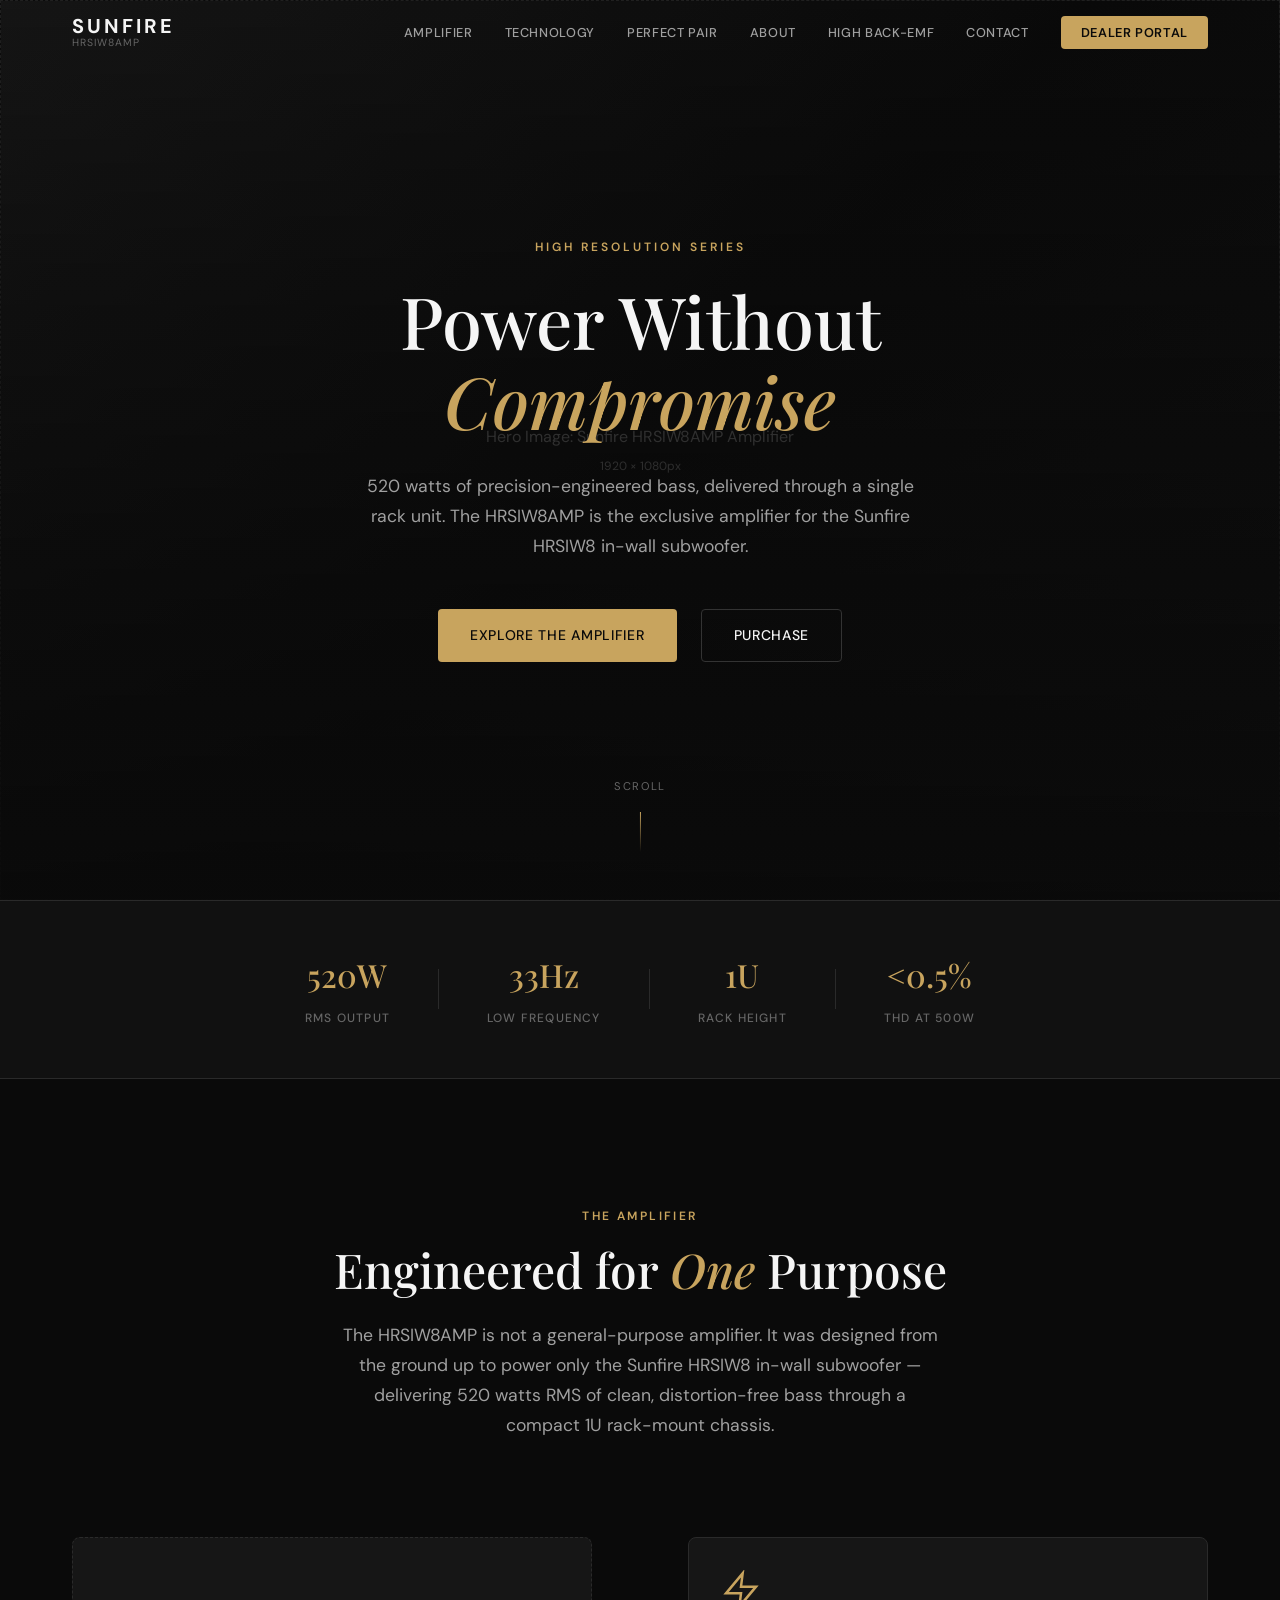
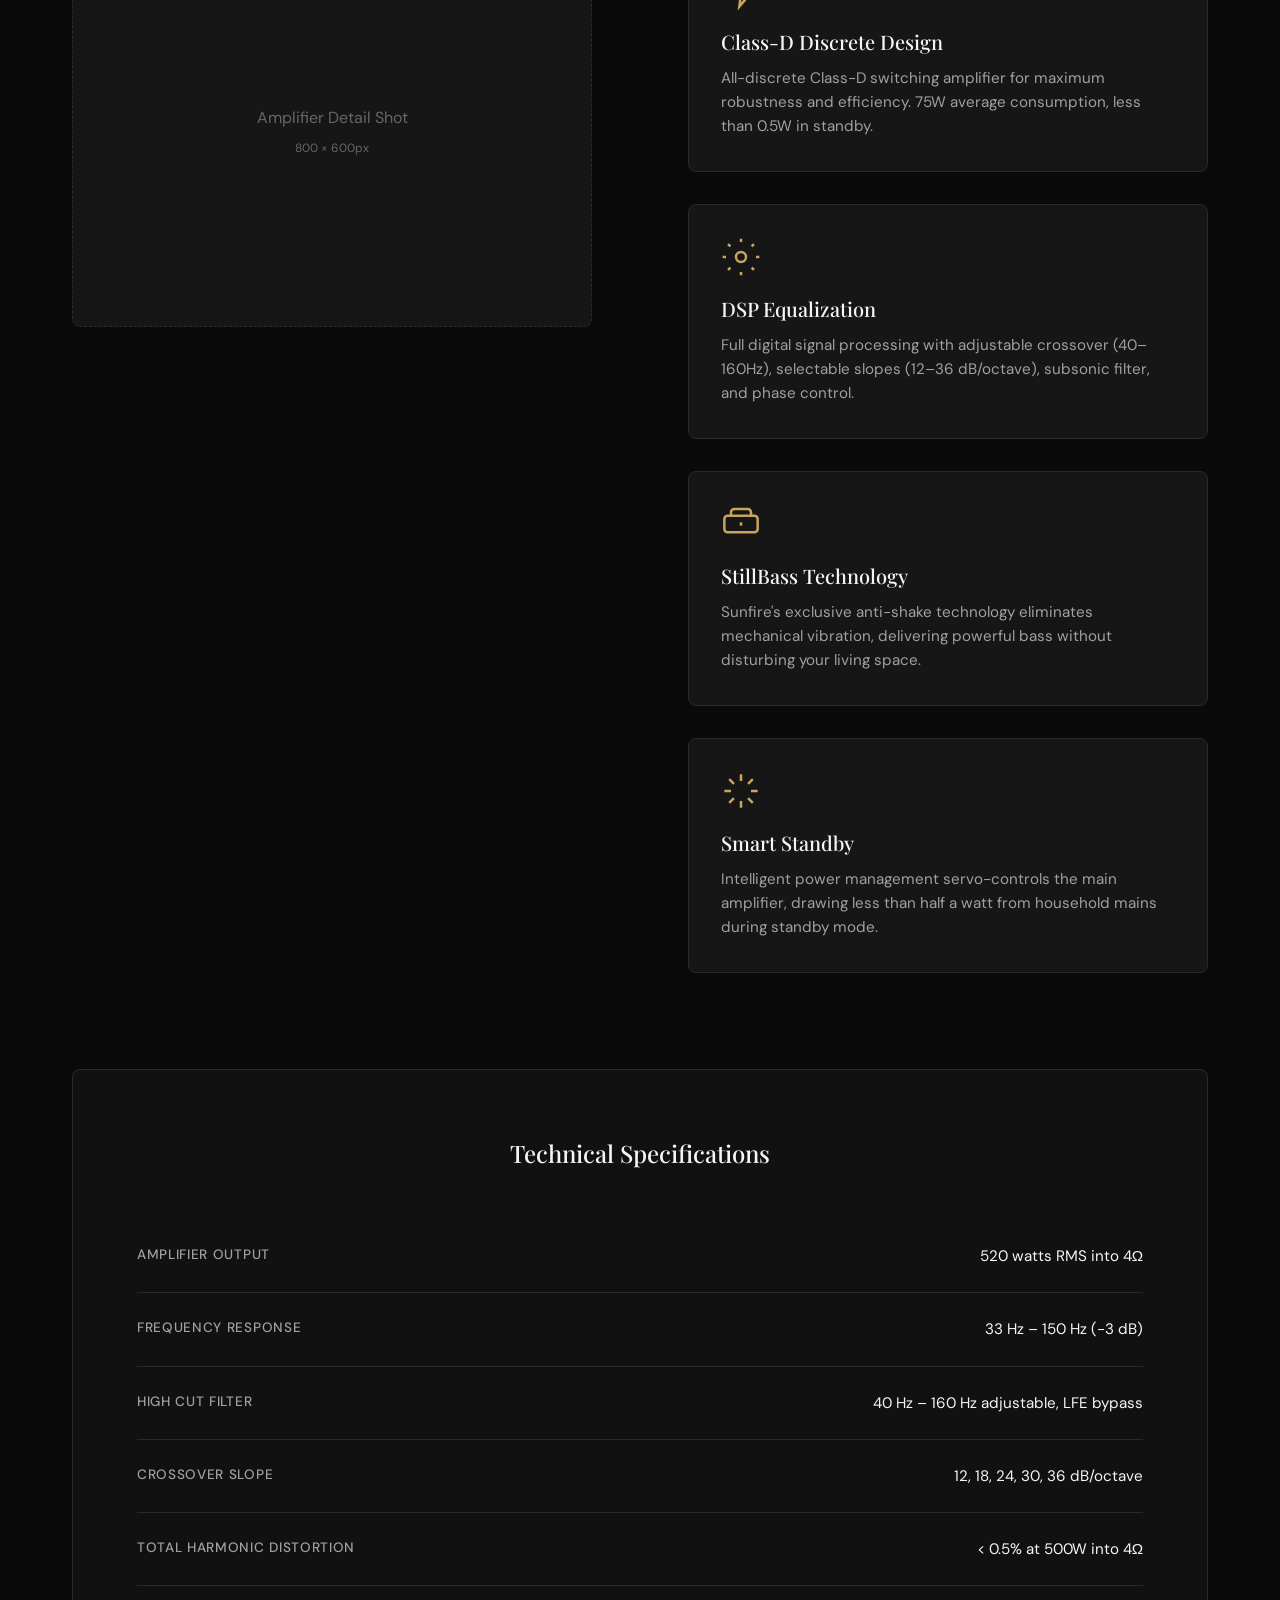
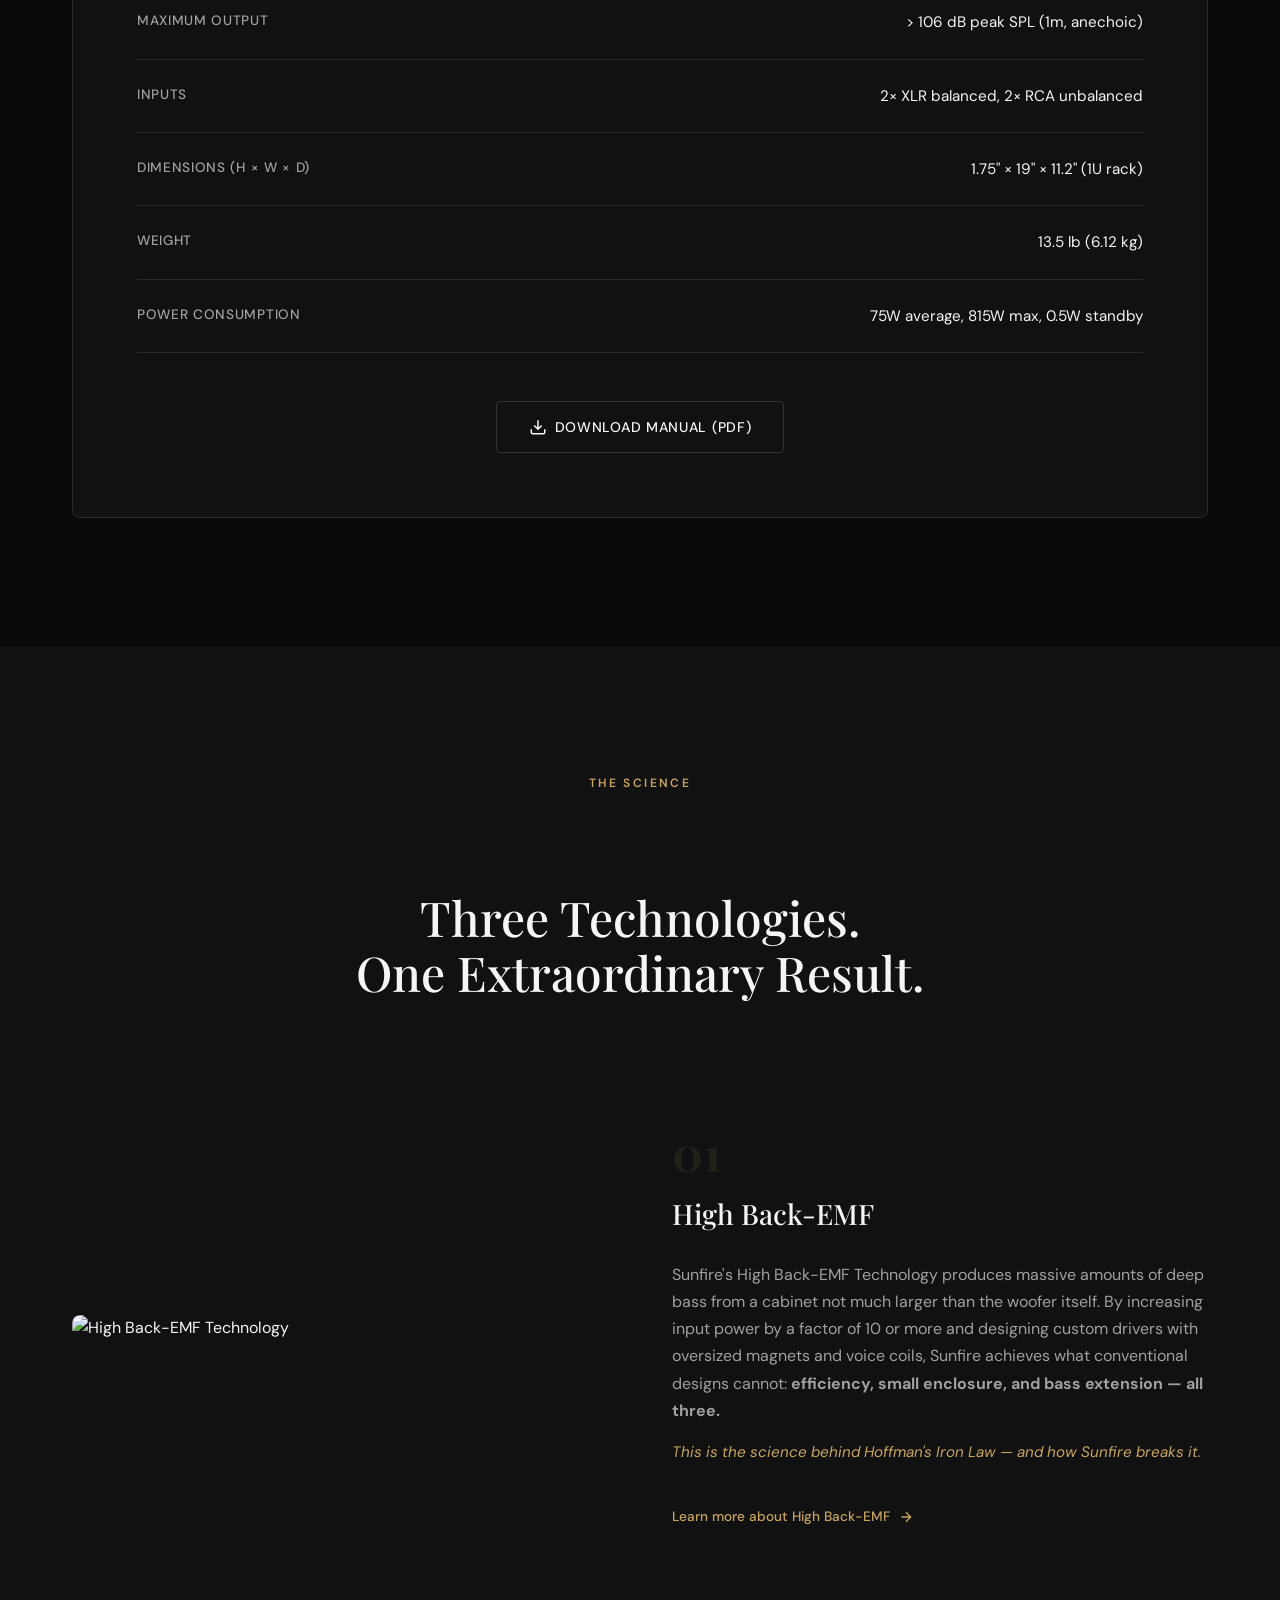
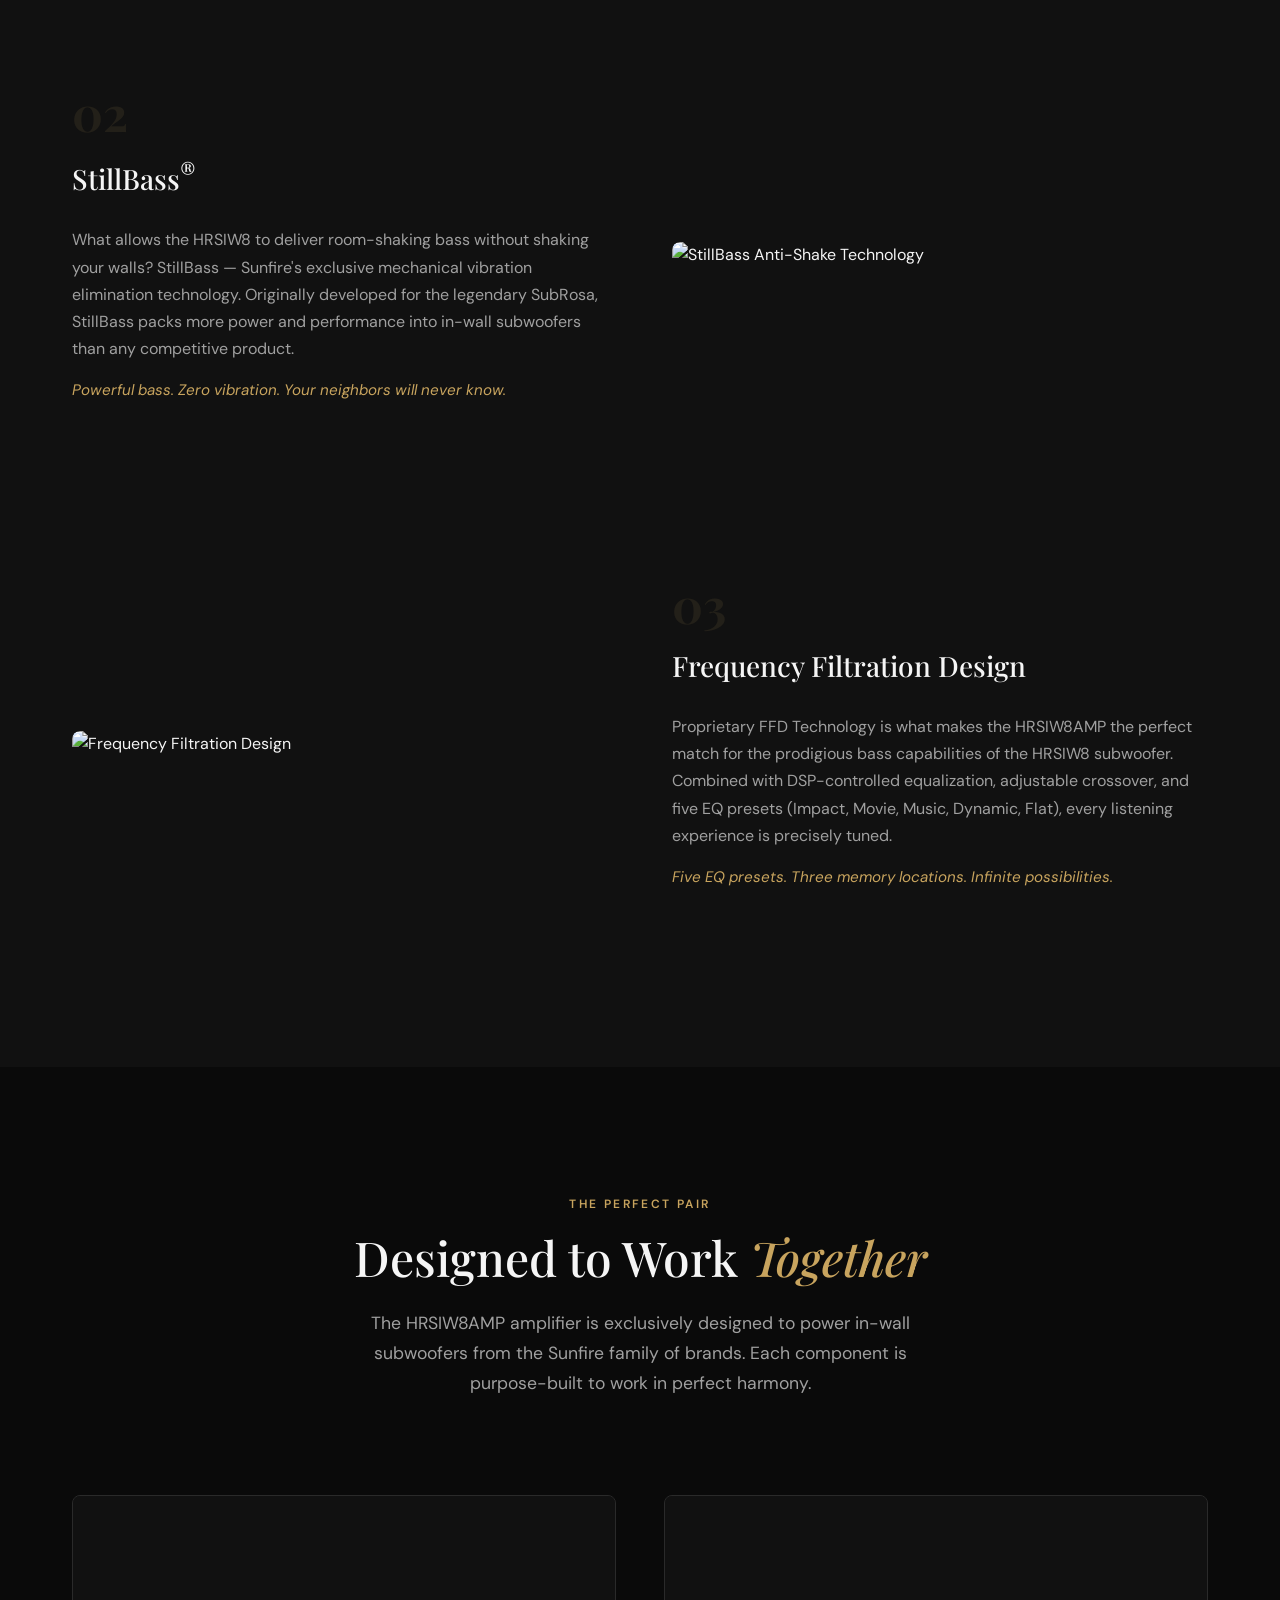
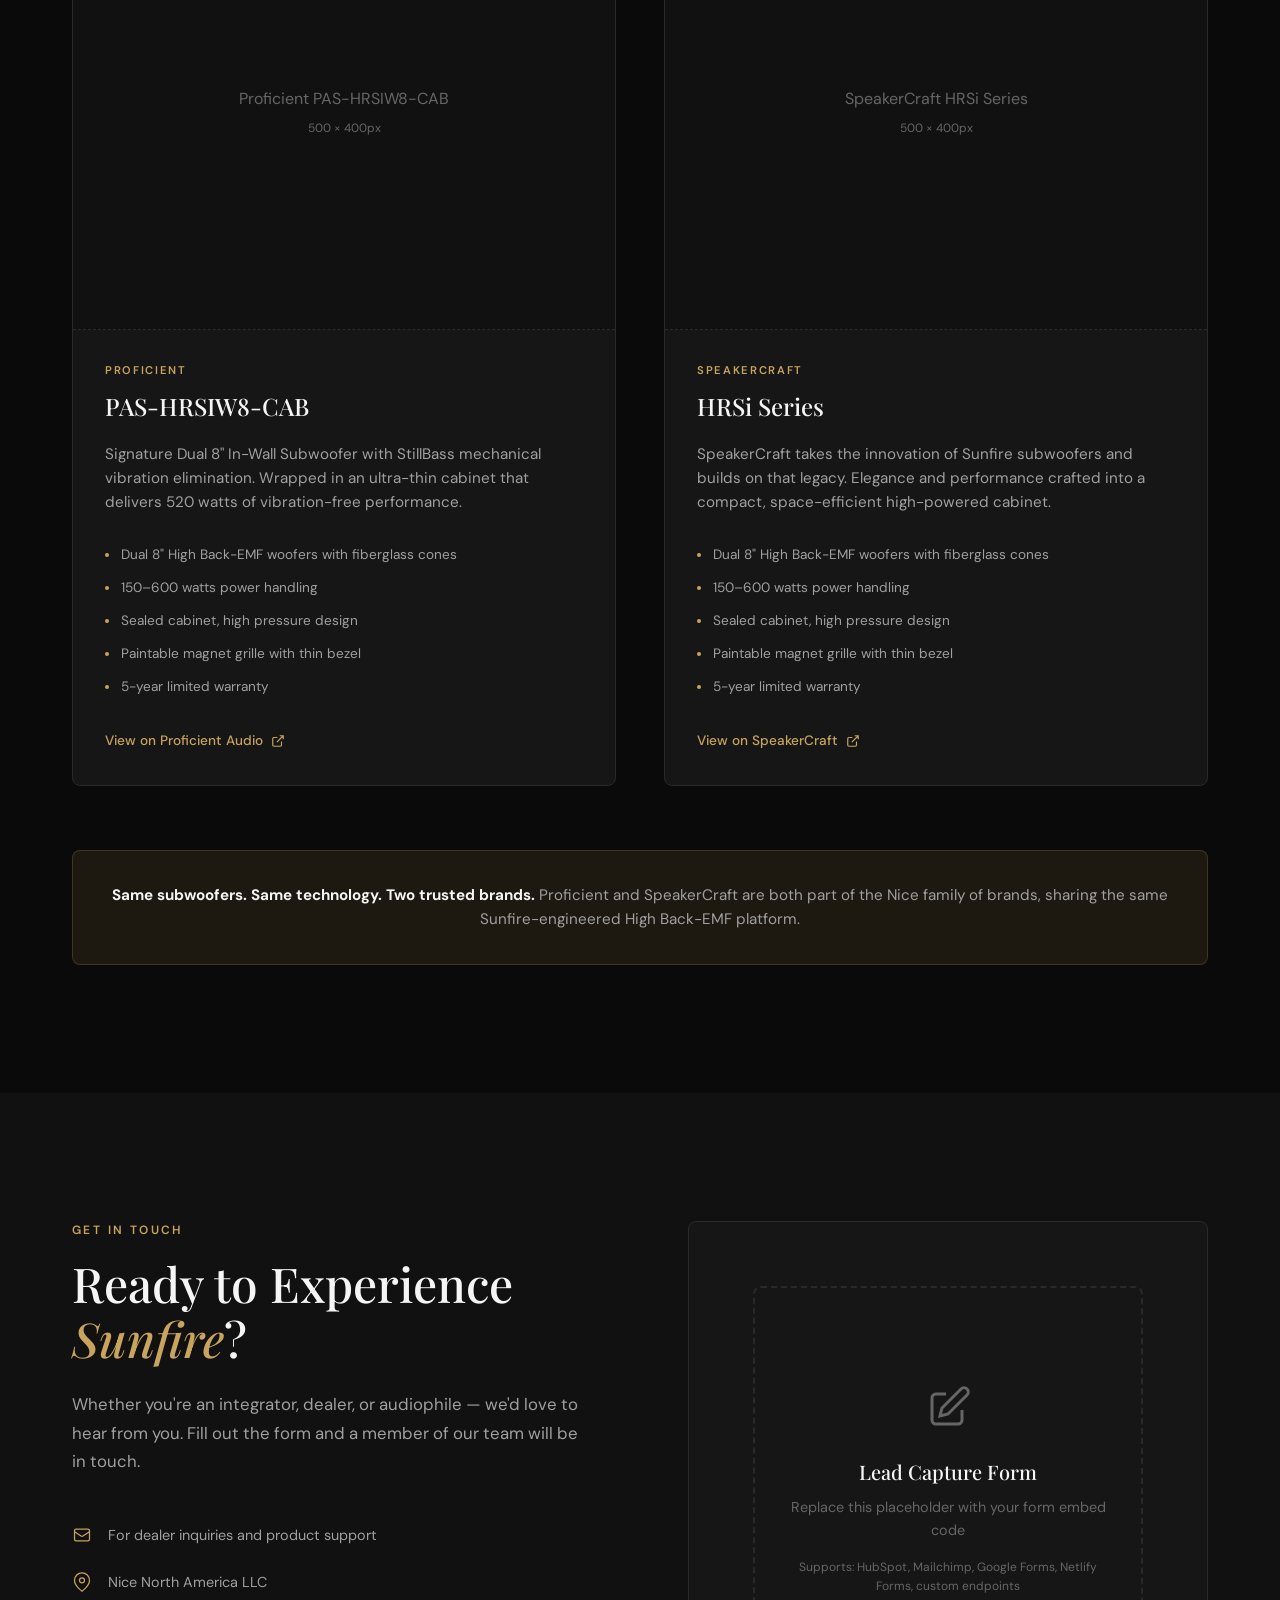
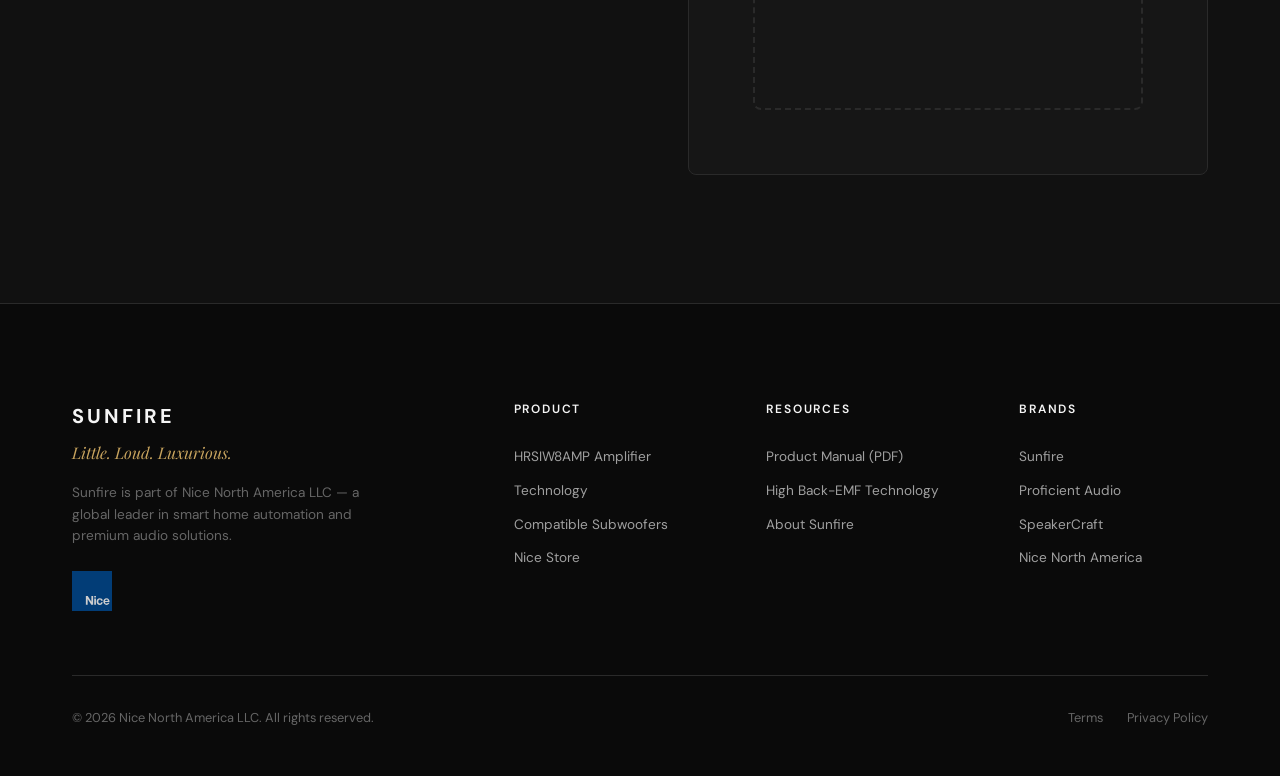
==== commit cb08f6a6: "Add tech card images (high-back-emf, stillbass, ffd) and Nice logo to footer" ====
--- a/index.html
+++ b/index.html
@@ -239,11 +239,7 @@
                 <!-- High Back-EMF -->
                 <div class="tech-card fade-in">
                     <div class="tech-card-image">
-                        <!-- REPLACE: High Back-EMF diagram or woofer cross-section (600x400) -->
-                        <div class="tech-placeholder-image">
-                            <span>High Back-EMF Technology</span>
-                            <span class="tech-placeholder-dims">600 × 400px</span>
-                        </div>
+                        <img src="images/high-back-emf.jpg" alt="High Back-EMF Technology">
                     </div>
                     <div class="tech-card-content">
                         <span class="tech-card-number">01</span>
@@ -269,11 +265,7 @@
                 <!-- StillBass -->
                 <div class="tech-card tech-card-reverse fade-in">
                     <div class="tech-card-image">
-                        <!-- REPLACE: StillBass technology visualization (600x400) -->
-                        <div class="tech-placeholder-image">
-                            <span>StillBass Anti-Shake Technology</span>
-                            <span class="tech-placeholder-dims">600 × 400px</span>
-                        </div>
+                        <img src="images/stillbass.jpg" alt="StillBass Anti-Shake Technology">
                     </div>
                     <div class="tech-card-content">
                         <span class="tech-card-number">02</span>
@@ -293,11 +285,7 @@
                 <!-- FFD -->
                 <div class="tech-card fade-in">
                     <div class="tech-card-image">
-                        <!-- REPLACE: FFD technology visualization (600x400) -->
-                        <div class="tech-placeholder-image">
-                            <span>Frequency Filtration Design</span>
-                            <span class="tech-placeholder-dims">600 × 400px</span>
-                        </div>
+                        <img src="images/ffd.jpg" alt="Frequency Filtration Design">
                     </div>
                     <div class="tech-card-content">
                         <span class="tech-card-number">03</span>
@@ -474,6 +462,7 @@
                         Sunfire is part of Nice North America LLC — a global leader in smart home automation 
                         and premium audio solutions.
                     </p>
+                    <img src="images/nice-logo.svg" alt="Nice North America" class="footer-nice-logo">
                 </div>
                 <div class="footer-links">
                     <h4>Product</h4>
--- a/css/styles.css
+++ b/css/styles.css
@@ -689,6 +689,13 @@
     overflow: hidden;
 }
 
+.tech-card-image img {
+    width: 100%;
+    height: auto;
+    display: block;
+    border-radius: var(--radius-md);
+}
+
 .tech-placeholder-image {
     width: 100%;
     aspect-ratio: 3 / 2;
@@ -1027,6 +1034,18 @@
     max-width: 300px;
 }
 
+.footer-nice-logo {
+    margin-top: var(--space-md);
+    width: 40px;
+    height: 40px;
+    opacity: 0.8;
+    transition: opacity var(--transition-fast);
+}
+
+.footer-nice-logo:hover {
+    opacity: 1;
+}
+
 .footer-links h4 {
     font-size: 0.75rem;
     font-weight: 600;
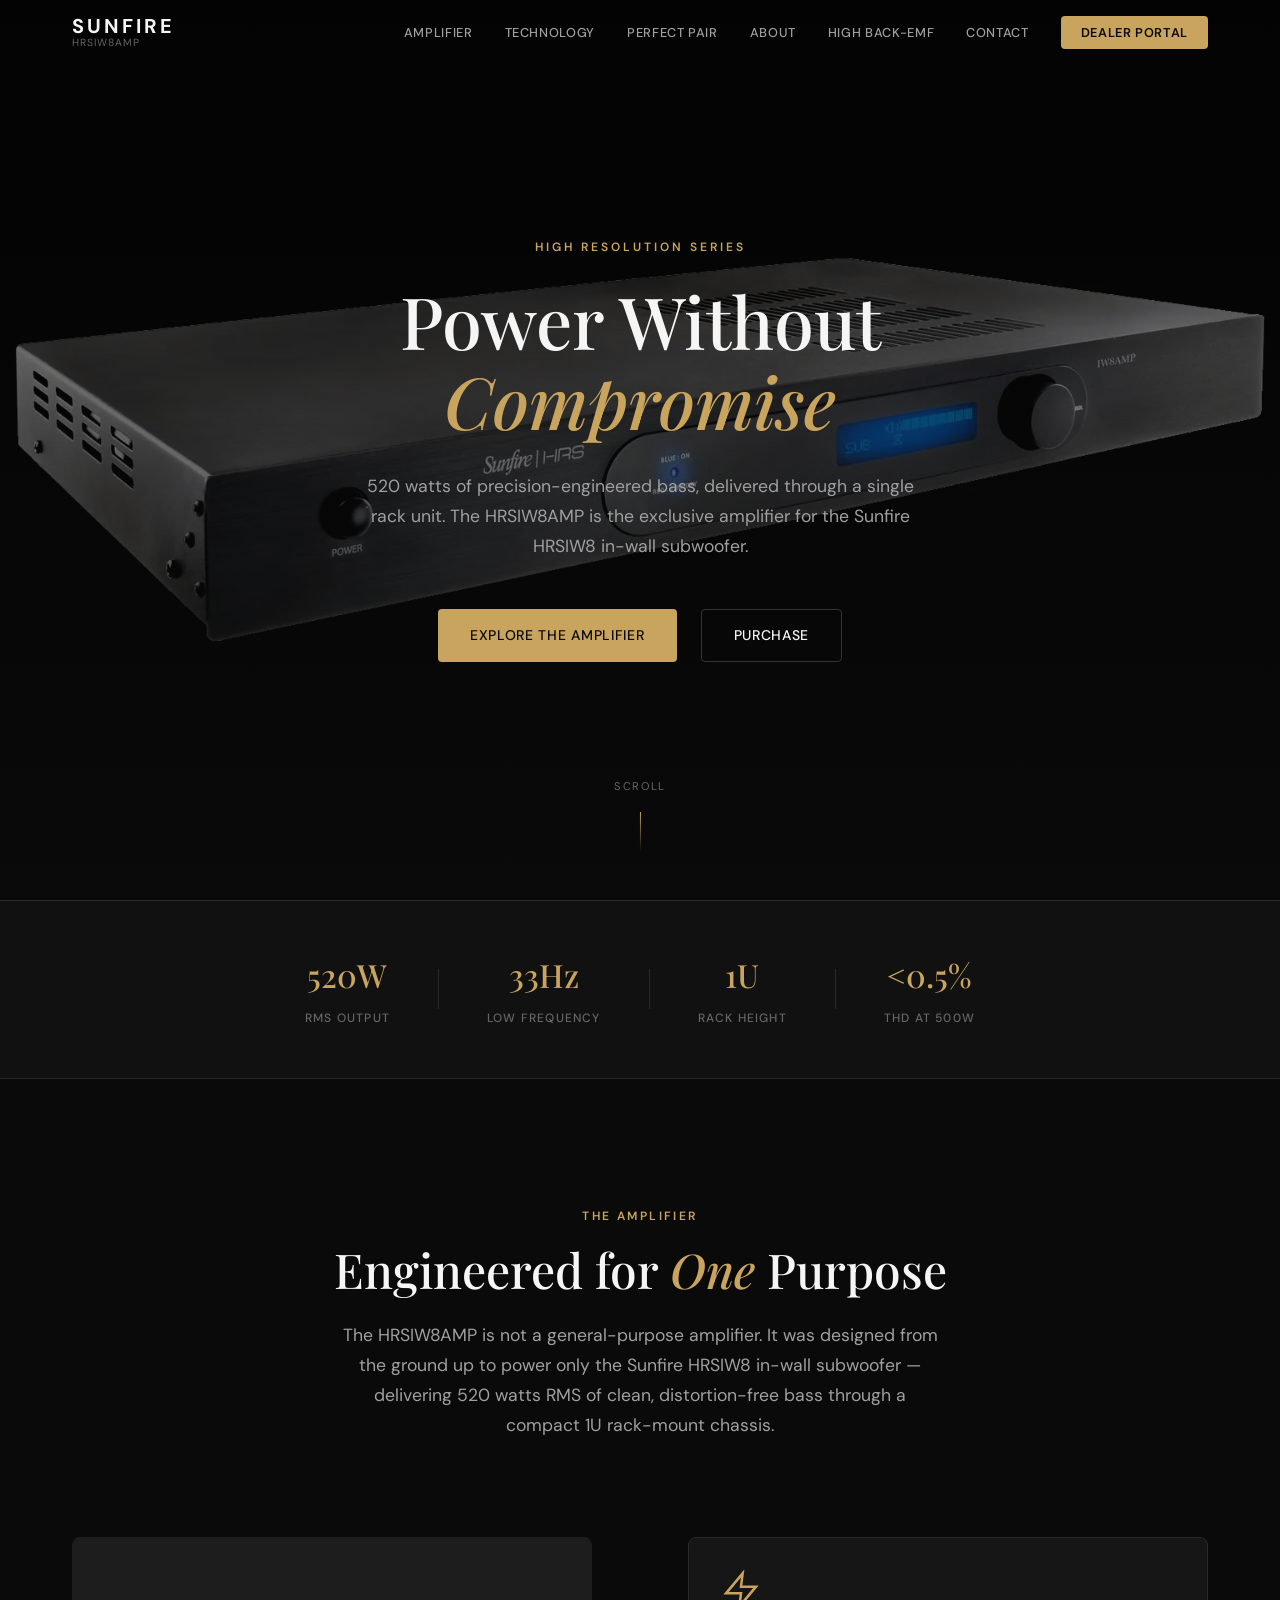
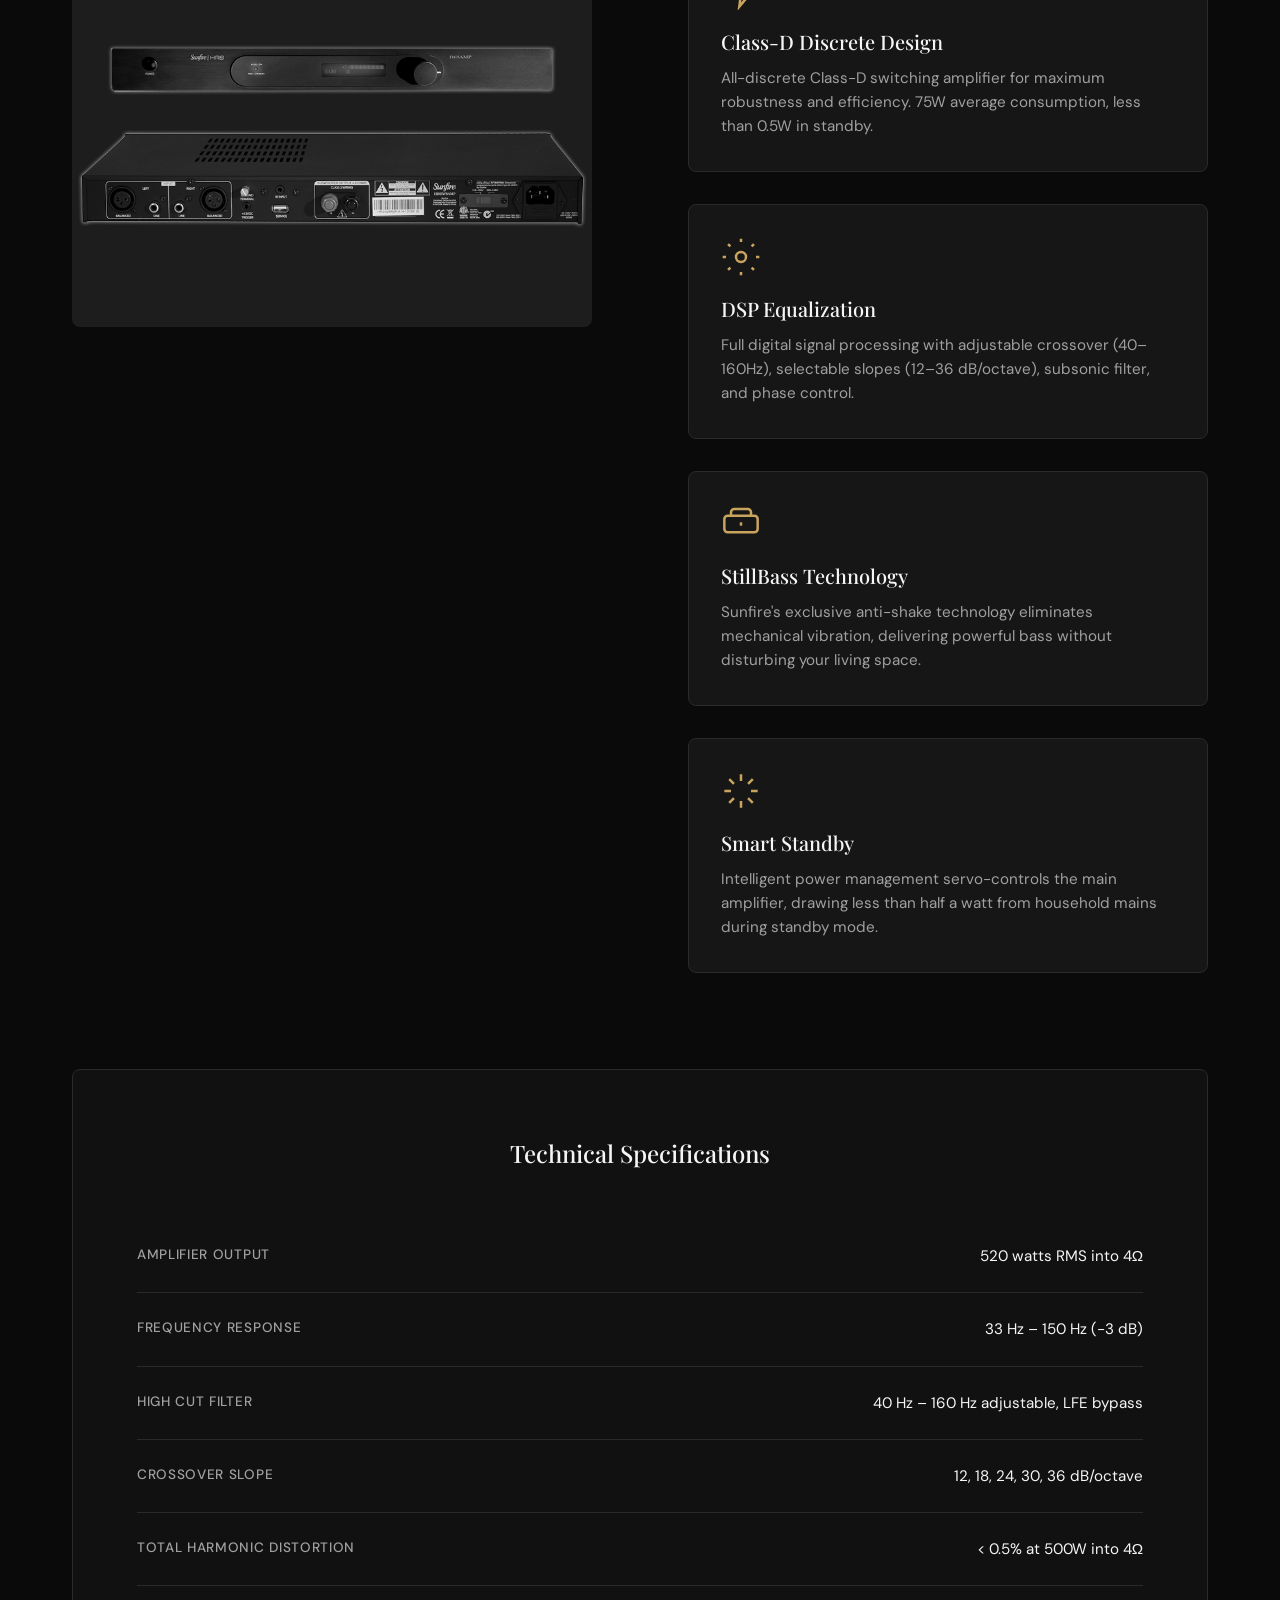
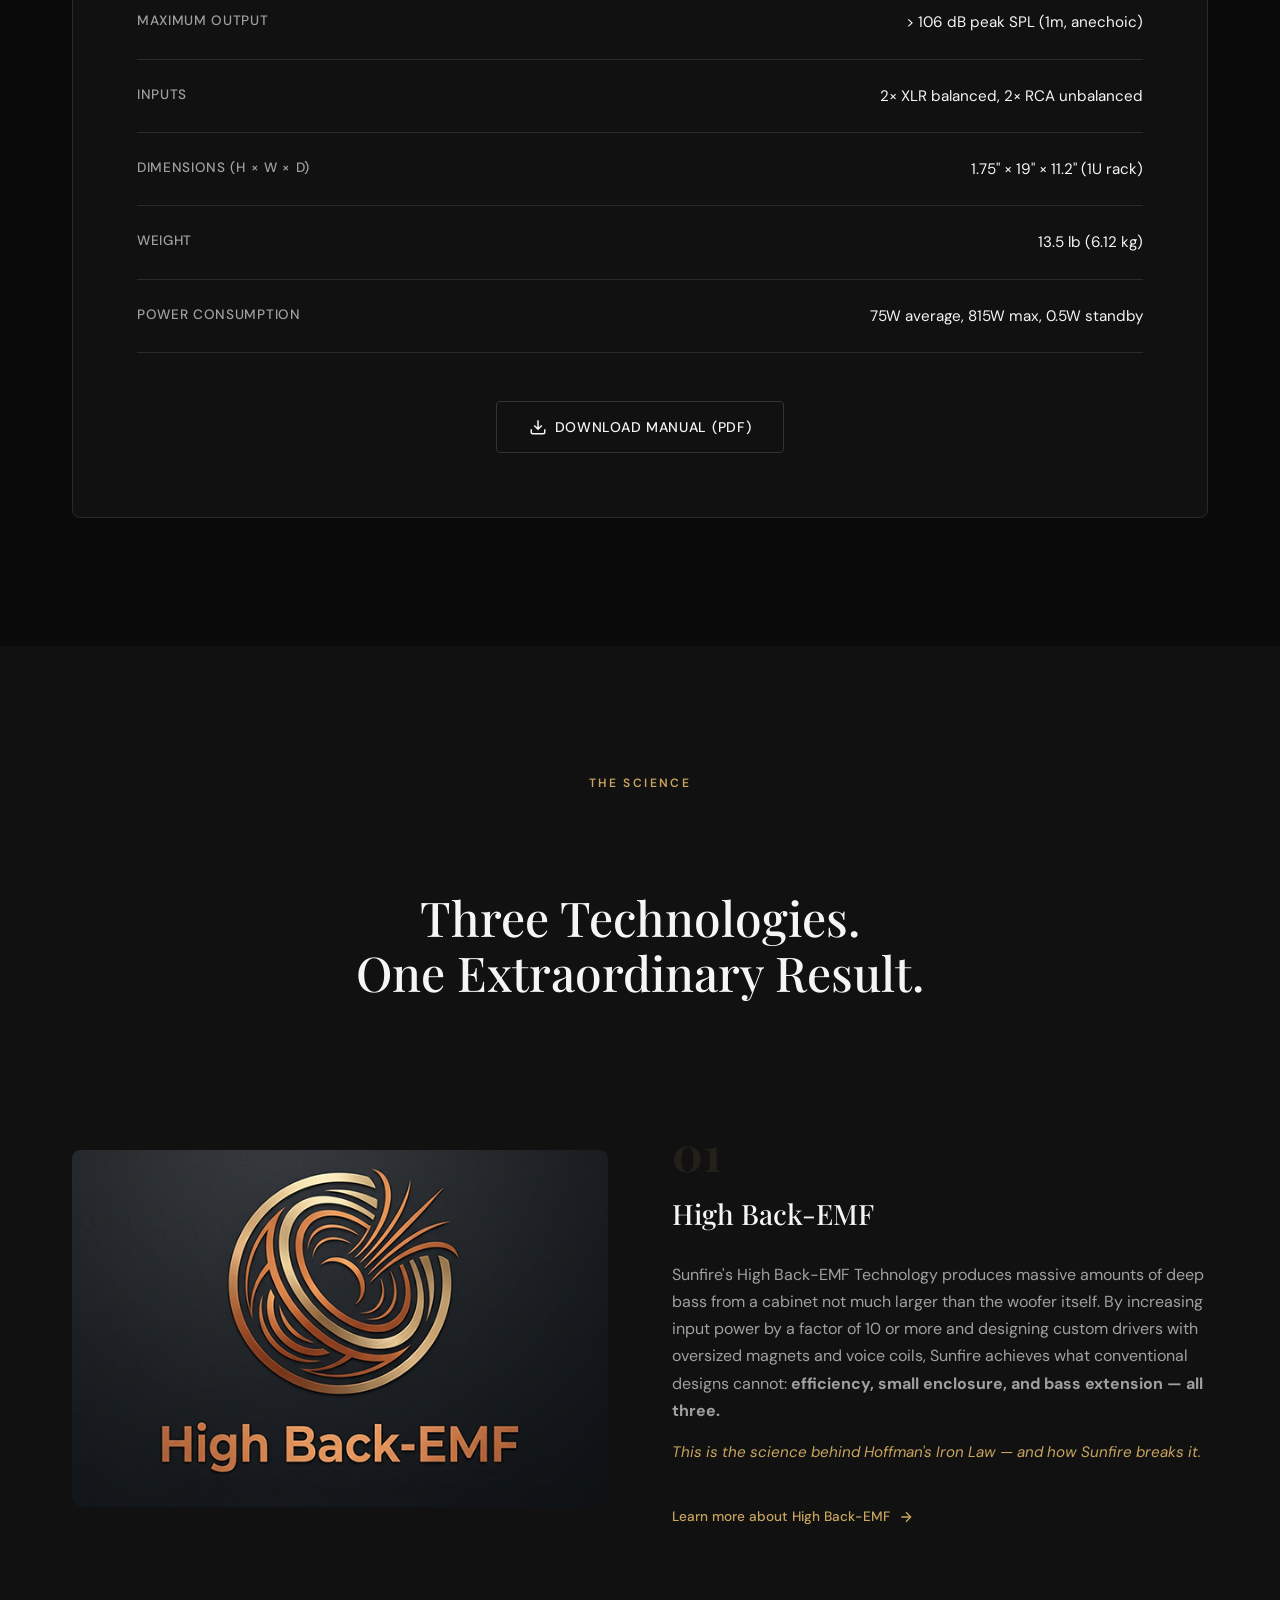
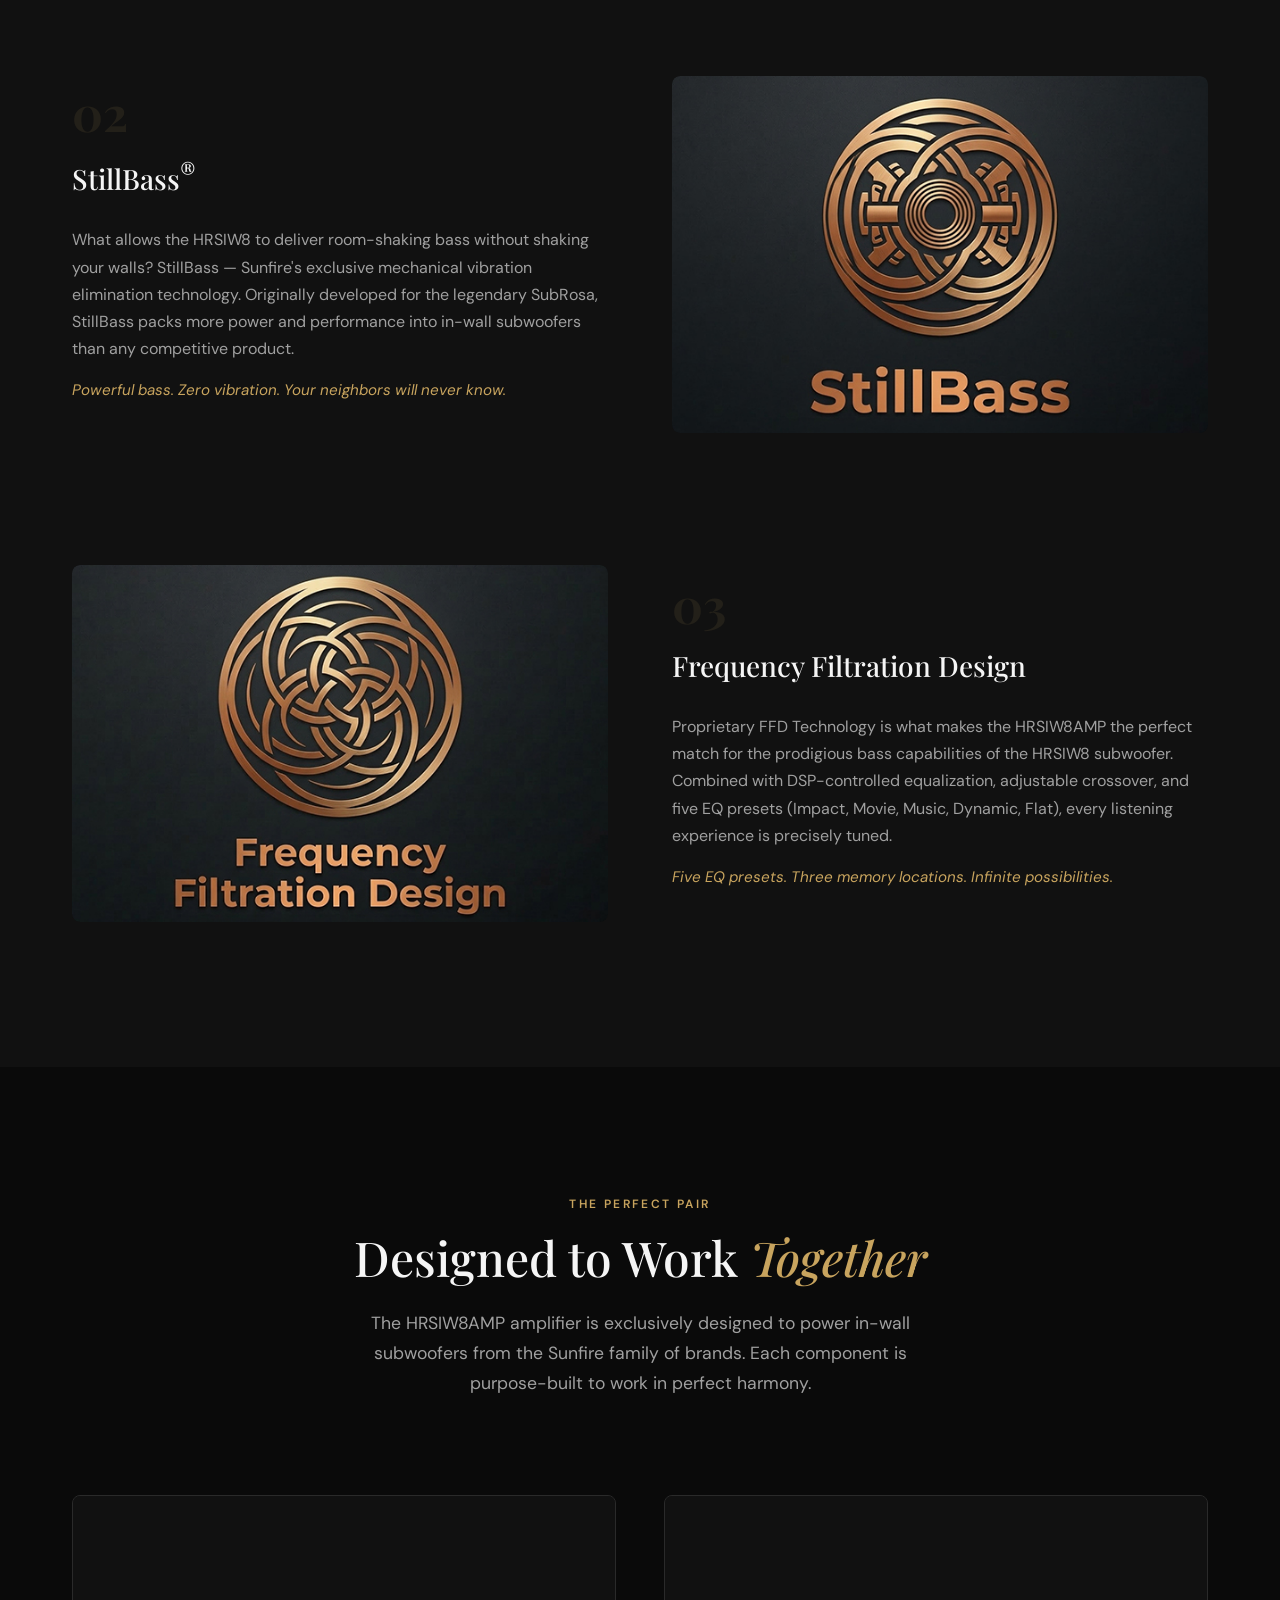
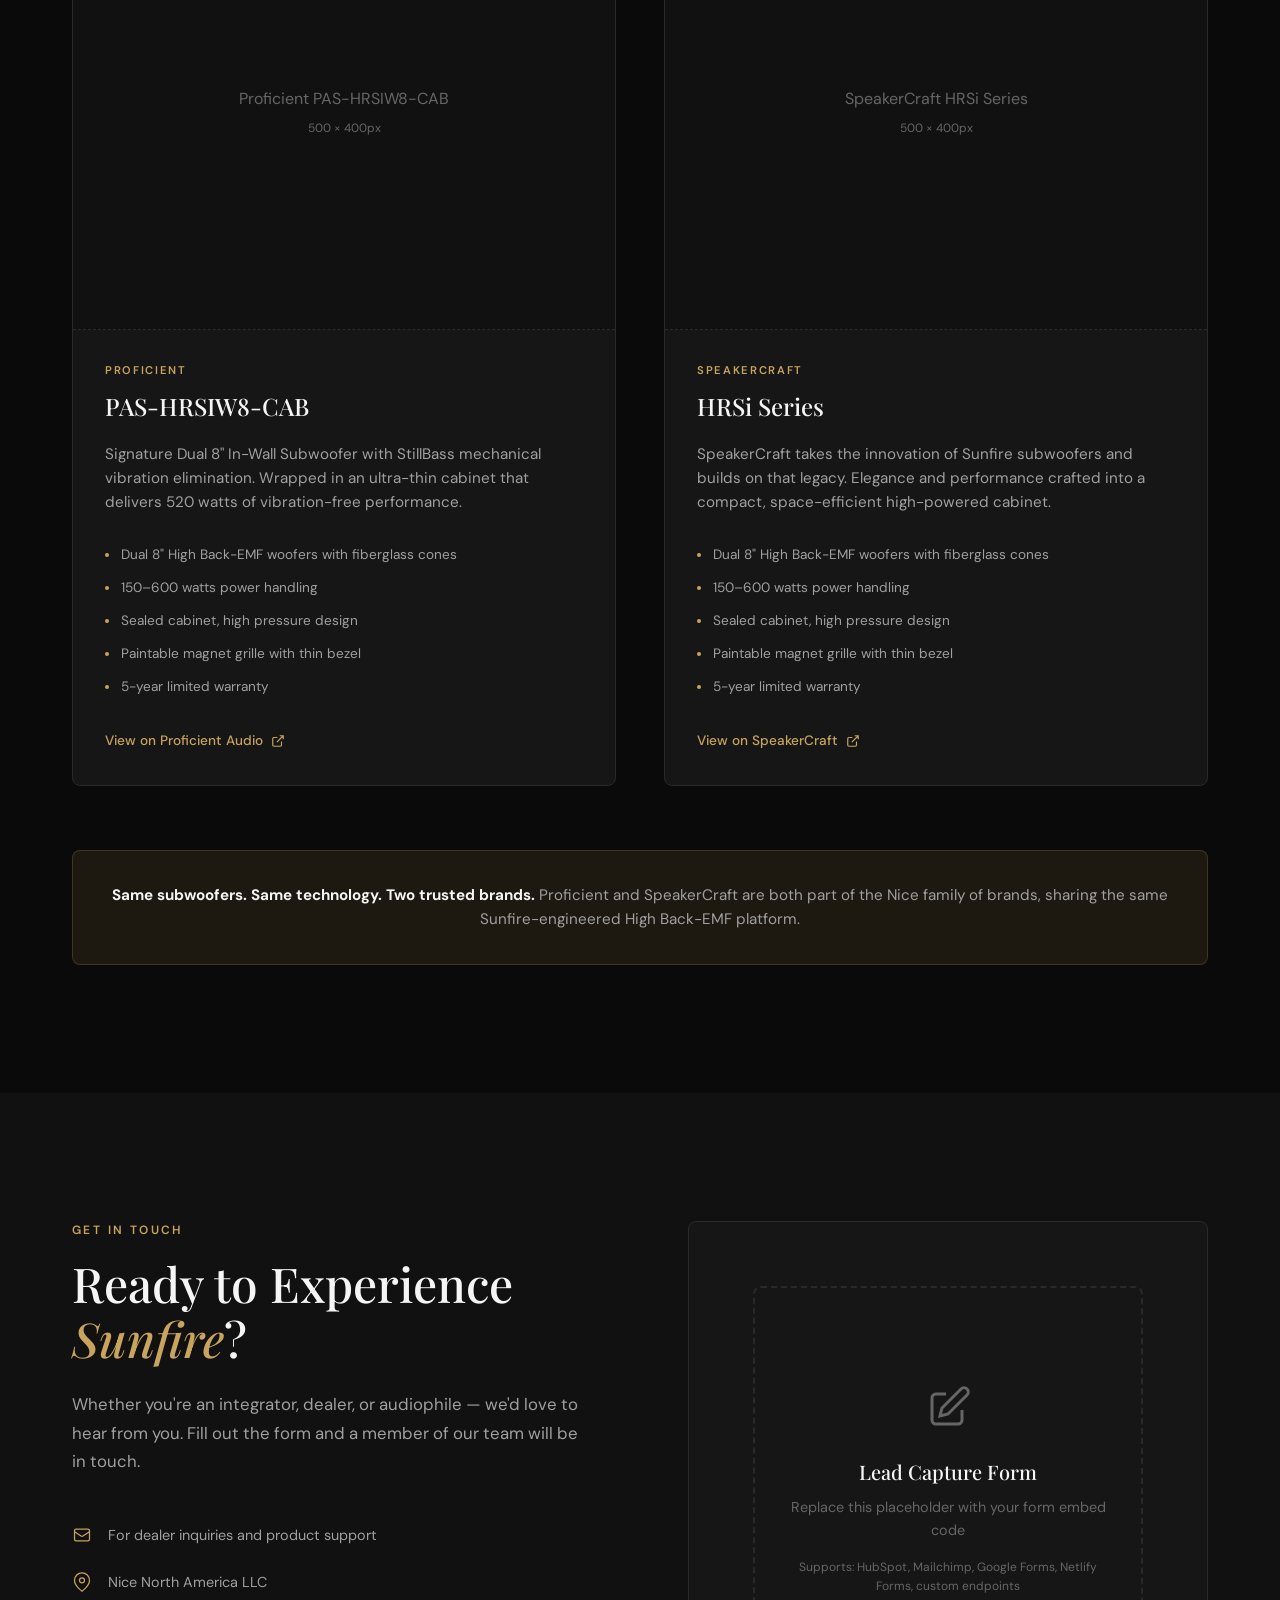
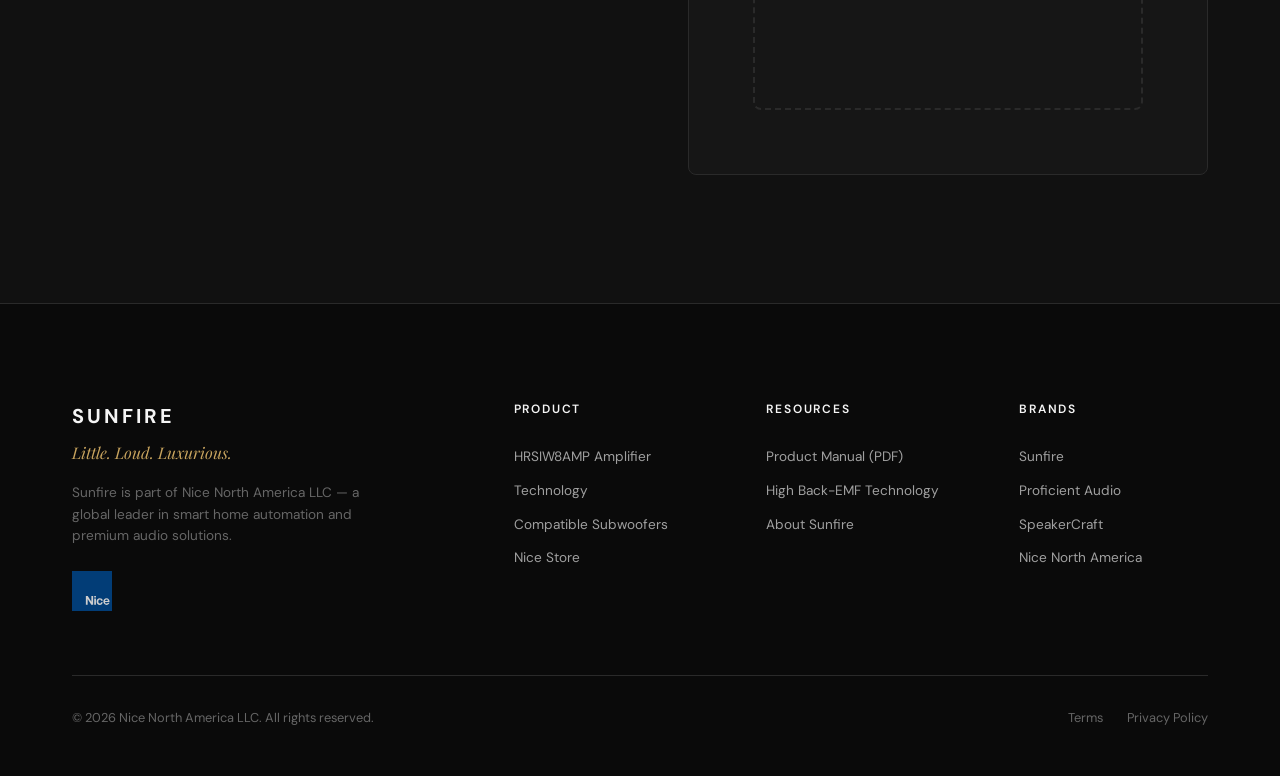
==== commit b1533df3: "Add hero image, amplifier detail image, update manual link, Become a Partner link, move Nice logo ab" ====
--- a/index.html
+++ b/index.html
@@ -55,11 +55,7 @@
     <!-- Hero Section -->
     <section class="hero" id="hero">
         <div class="hero-bg">
-            <!-- REPLACE: Hero background image (1920x1080) -->
-            <div class="hero-placeholder-image">
-                <span>Hero Image: Sunfire HRSIW8AMP Amplifier</span>
-                <span class="hero-placeholder-dims">1920 × 1080px</span>
-            </div>
+            <img src="images/HRSIW8AMP_01.webp" alt="Sunfire HRSIW8AMP Amplifier" class="hero-bg-image">
         </div>
         <div class="hero-overlay"></div>
         <div class="hero-content">
@@ -123,11 +119,7 @@
 
             <div class="amplifier-grid">
                 <div class="amplifier-image fade-in">
-                    <!-- REPLACE: Amplifier front/rear view (800x600) -->
-                    <div class="amplifier-placeholder-image">
-                        <span>Amplifier Detail Shot</span>
-                        <span class="amplifier-placeholder-dims">800 × 600px</span>
-                    </div>
+                    <img src="images/HRSIW8AMP_main-GRY.png" alt="Sunfire HRSIW8AMP Amplifier Detail" class="amplifier-detail-image">
                 </div>
                 <div class="amplifier-features">
                     <div class="feature-card fade-in">
@@ -217,7 +209,7 @@
                         <span class="spec-value">75W average, 815W max, 0.5W standby</span>
                     </div>
                     <div class="specs-actions">
-                        <a href="https://s3.niceforyou.support/products/HRSIW8AMP/pdf_HRSIW8AMP_manual.pdf" target="_blank" rel="noopener" class="btn btn-outline btn-download">
+                        <a href="http://s3.niceforyou.support/products/HRSIW8AMP/pdf_HRSIW8AMP_manual.pdf" target="_blank" rel="noopener" class="btn btn-outline btn-download">
                             <svg viewBox="0 0 24 24" fill="none" stroke="currentColor" stroke-width="2" width="18" height="18">
                                 <path d="M21 15v4a2 2 0 01-2 2H5a2 2 0 01-2-2v-4M7 10l5 5 5-5M12 15V3"/>
                             </svg>
@@ -476,7 +468,7 @@
                 <div class="footer-links">
                     <h4>Resources</h4>
                     <ul>
-                        <li><a href="https://s3.niceforyou.support/products/HRSIW8AMP/pdf_HRSIW8AMP_manual.pdf" target="_blank" rel="noopener">Product Manual (PDF)</a></li>
+                        <li><a href="http://s3.niceforyou.support/products/HRSIW8AMP/pdf_HRSIW8AMP_manual.pdf" target="_blank" rel="noopener">Product Manual (PDF)</a></li>
                         <li><a href="/high-back-emf.html">High Back-EMF Technology</a></li>
                         <li><a href="https://sunfire.com/connect/about-sunfire" target="_blank" rel="noopener">About Sunfire</a></li>
                     </ul>
--- a/css/styles.css
+++ b/css/styles.css
@@ -346,6 +346,13 @@
     z-index: 0;
 }
 
+.hero-bg-image {
+    width: 100%;
+    height: 100%;
+    object-fit: cover;
+    object-position: center;
+}
+
 .hero-placeholder-image {
     width: 100%;
     height: 100%;
@@ -527,6 +534,13 @@
     top: 100px;
 }
 
+.amplifier-detail-image {
+    width: 100%;
+    height: auto;
+    display: block;
+    border-radius: var(--radius-md);
+}
+
 .amplifier-placeholder-image {
     width: 100%;
     aspect-ratio: 4 / 3;
@@ -1391,6 +1405,12 @@
     margin: 0 auto;
 }
 
+.about-nice-logo {
+    width: 60px;
+    height: 60px;
+    margin-bottom: var(--space-md);
+}
+
 .about-nice-text {
     font-size: 1.05rem;
     color: var(--color-text-secondary);
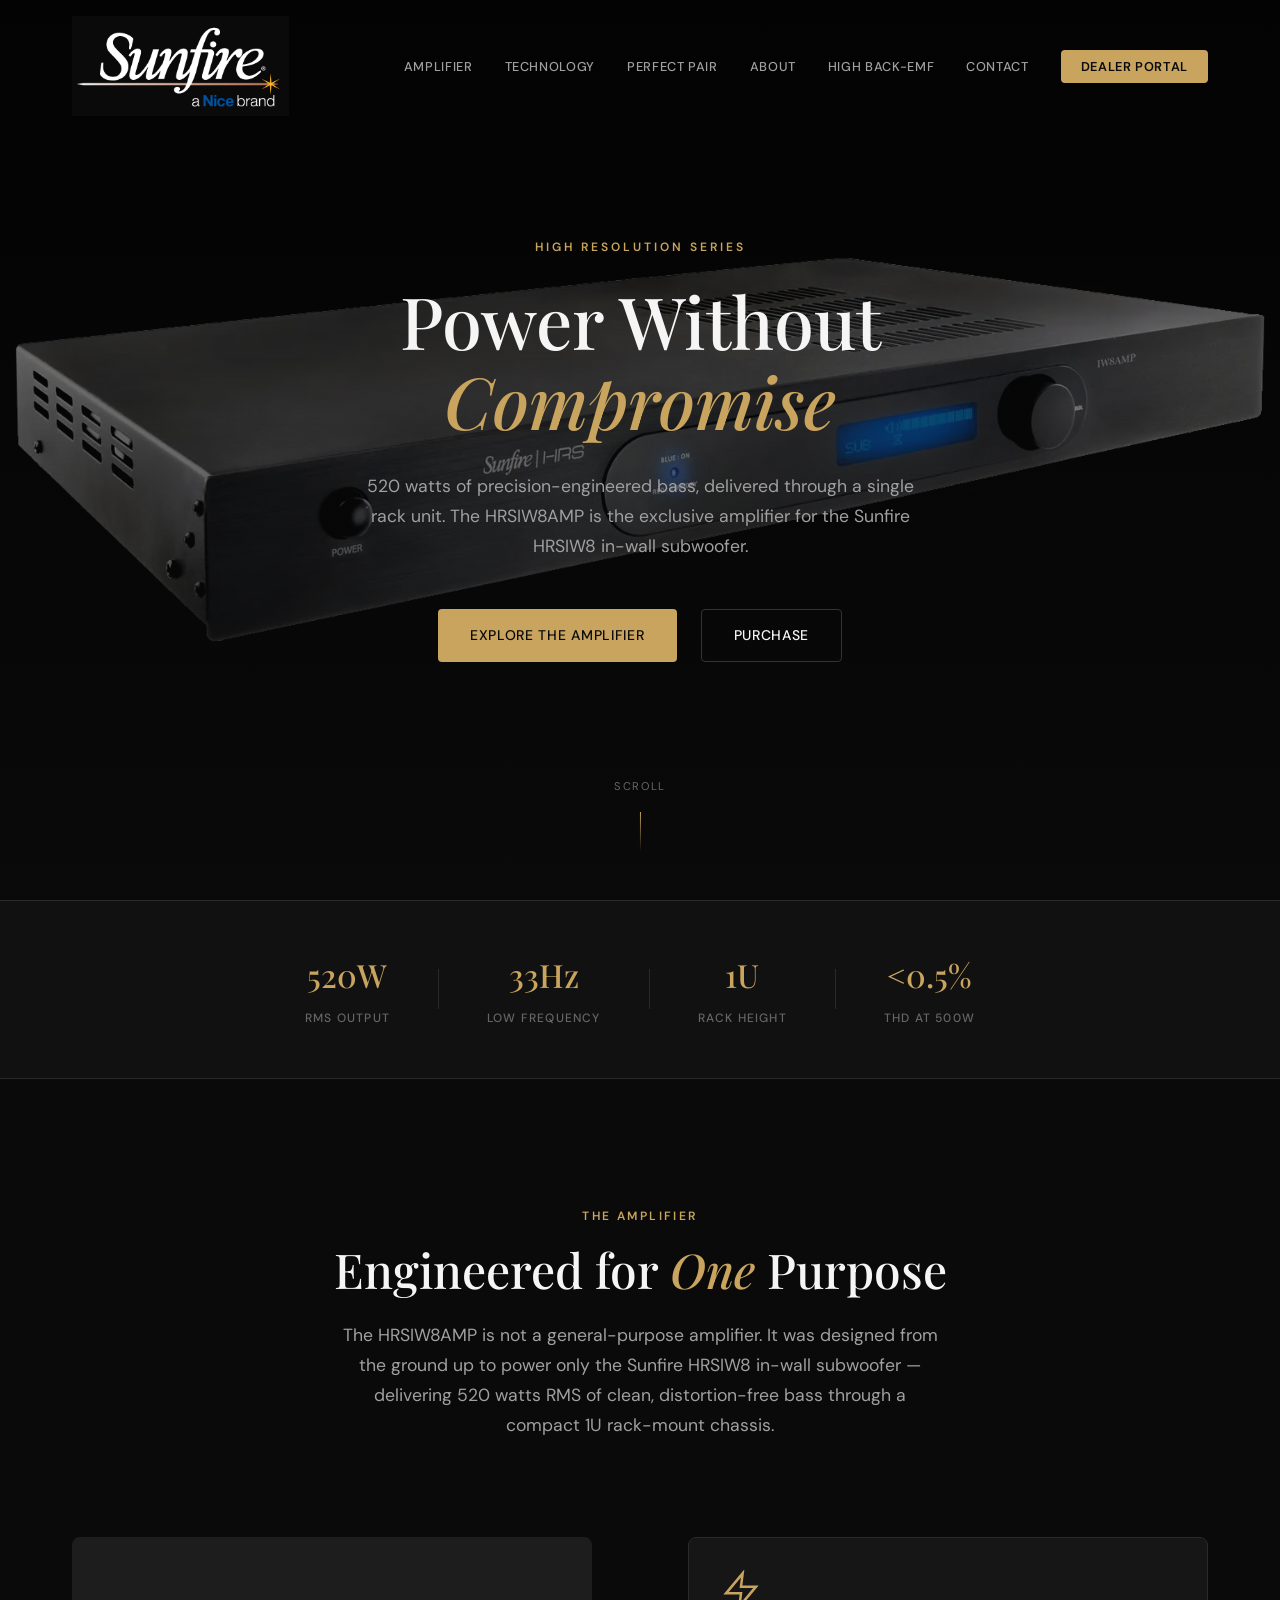
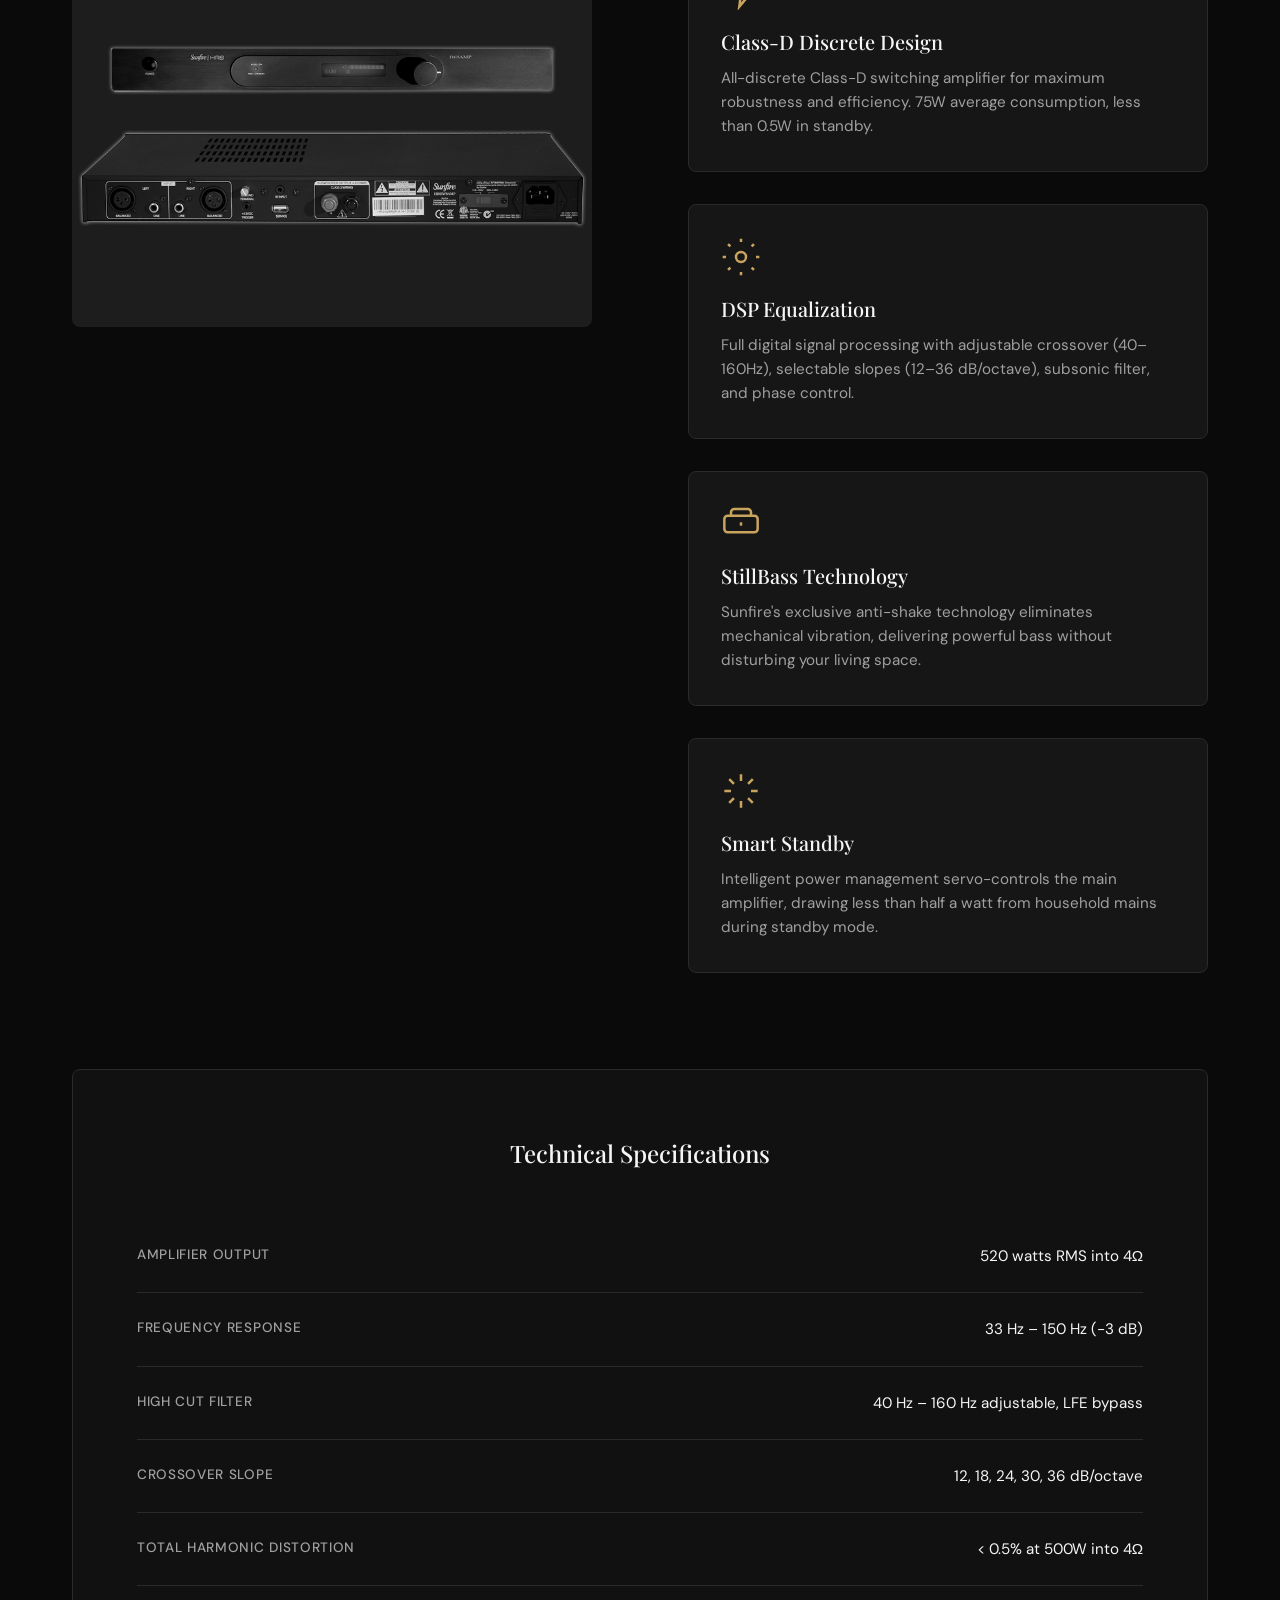
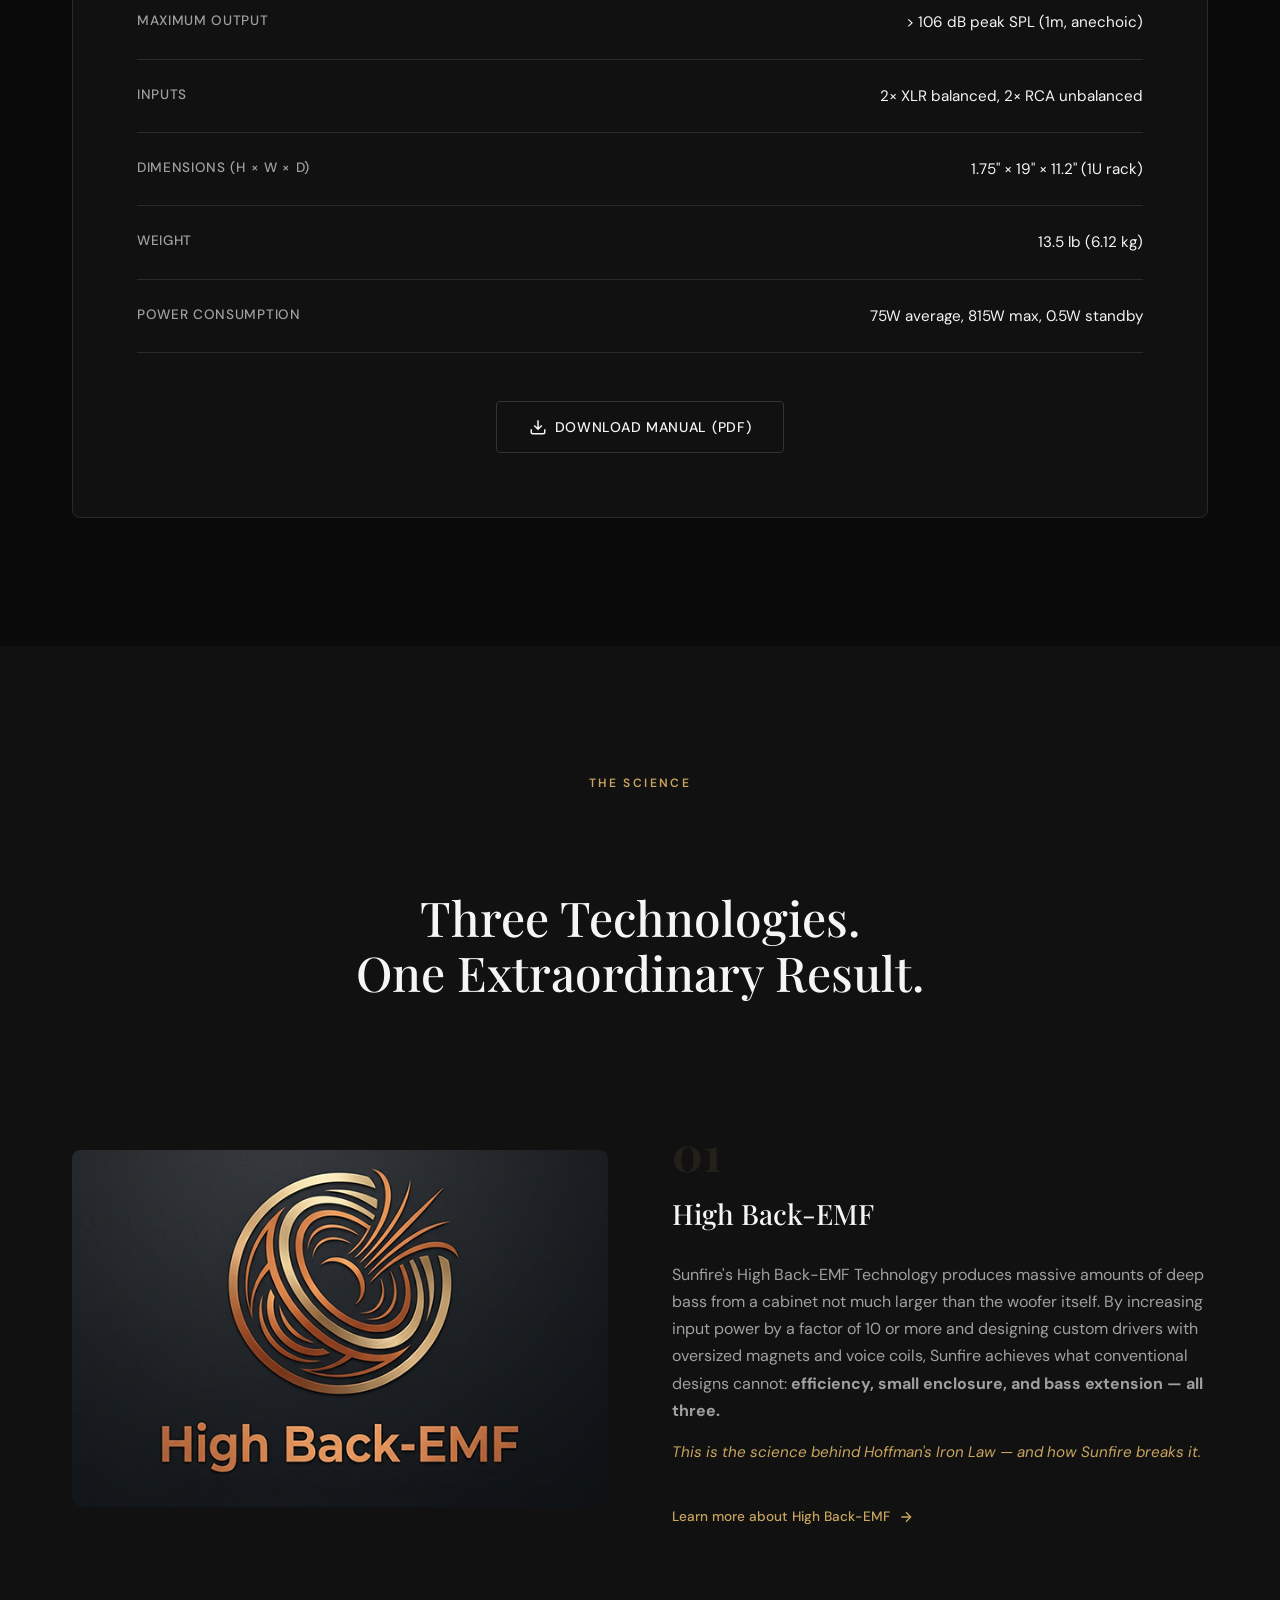
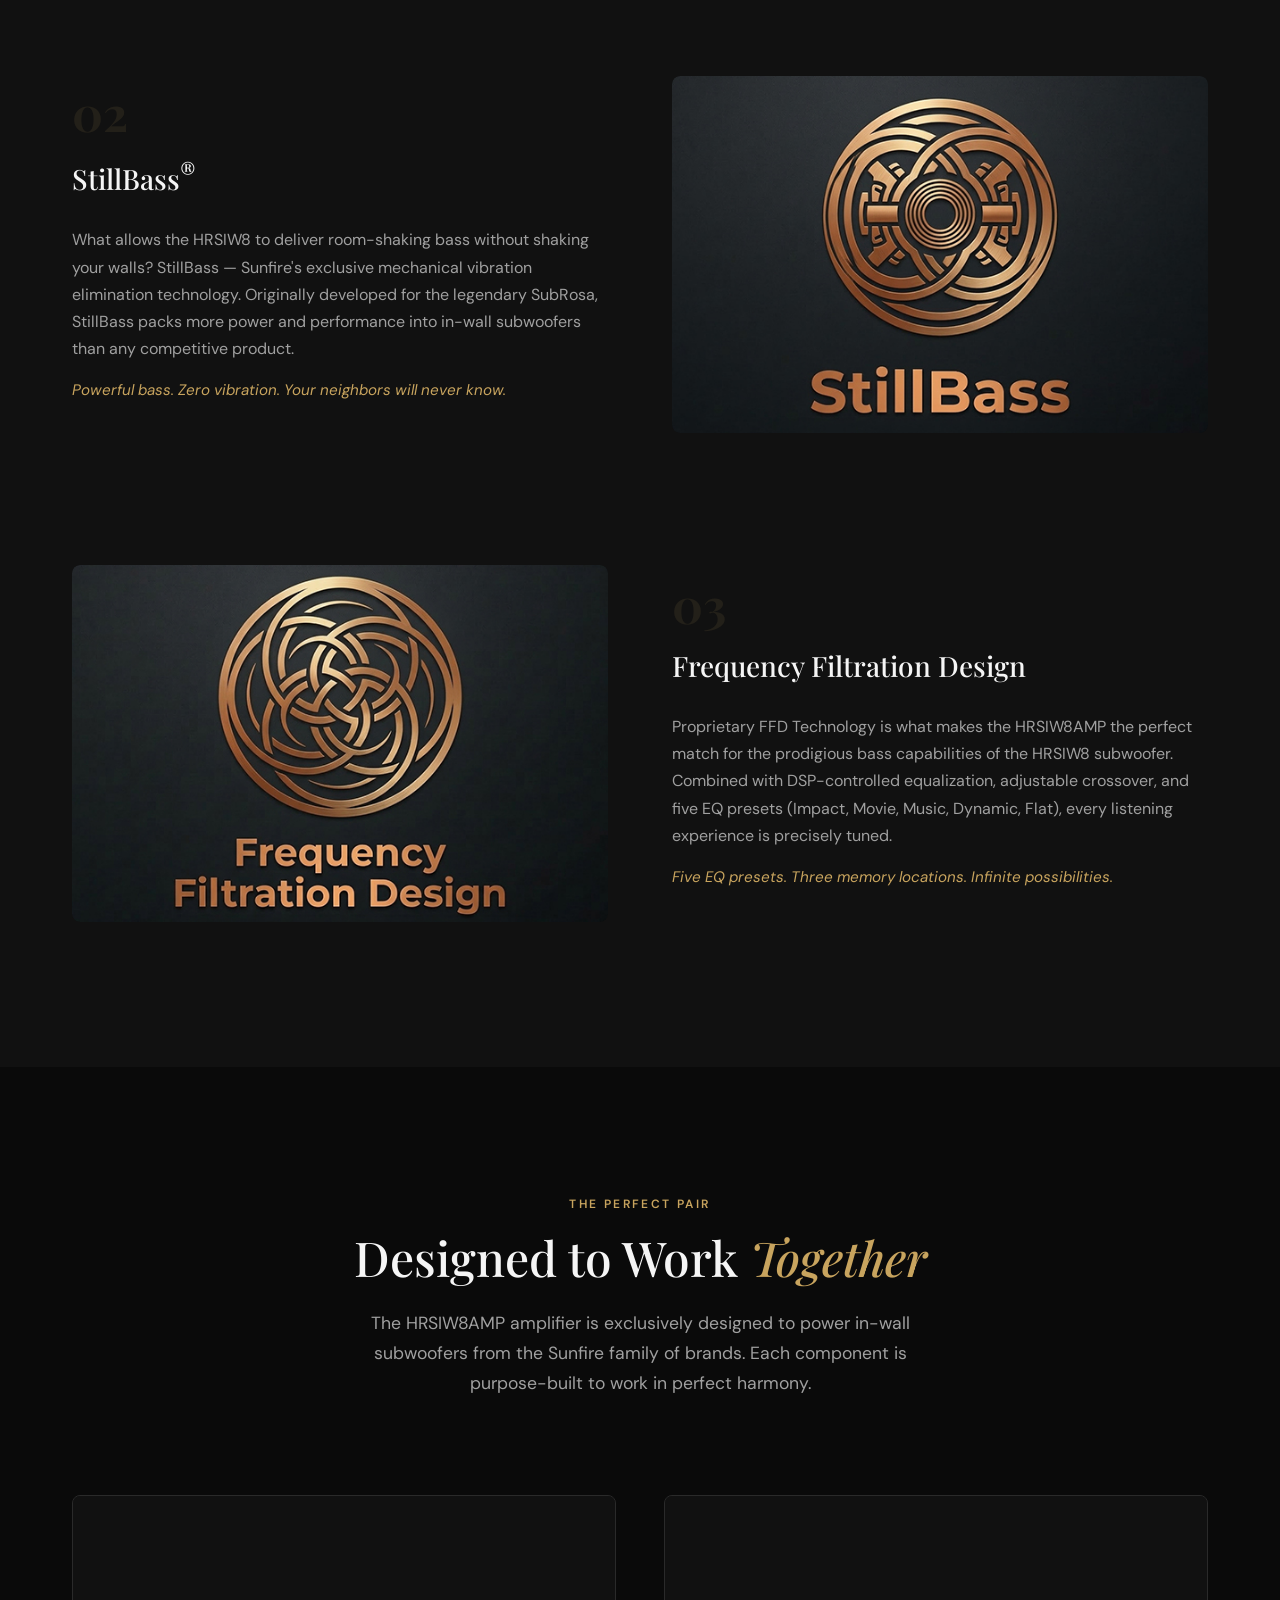
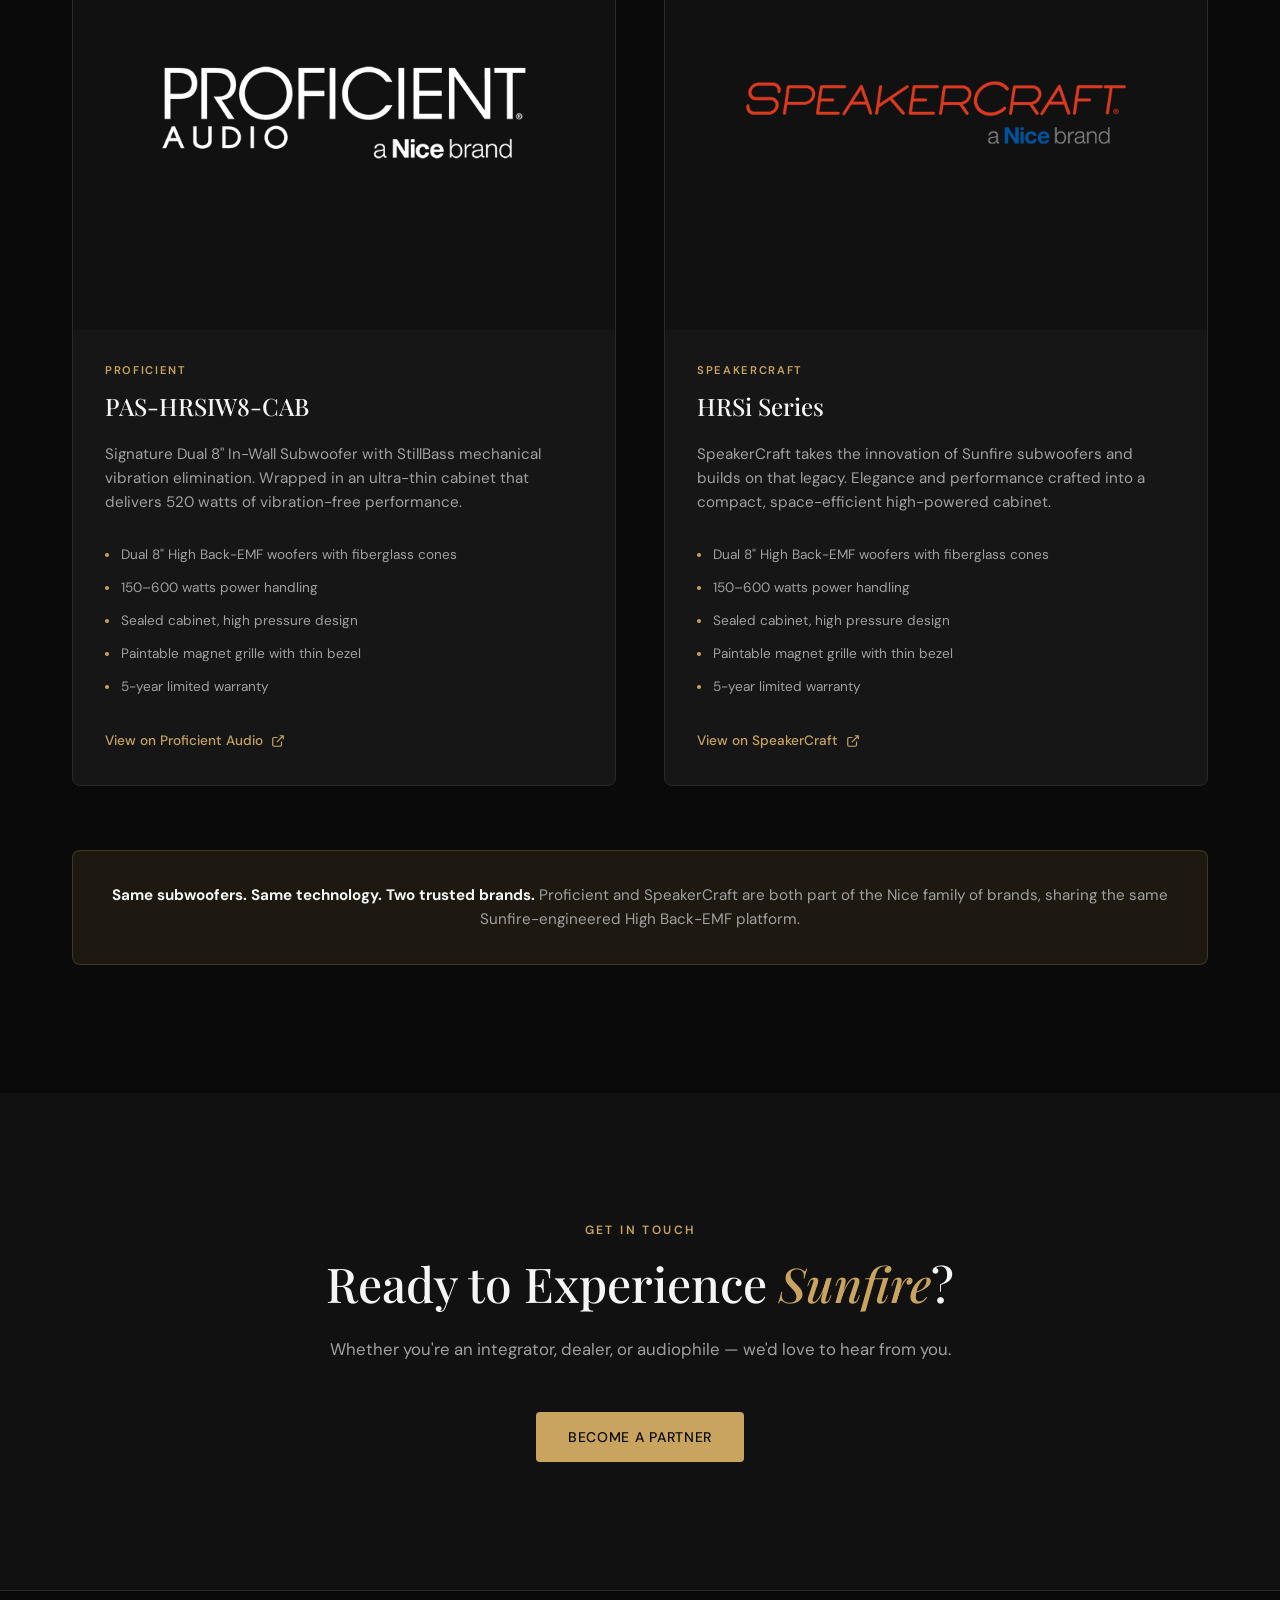
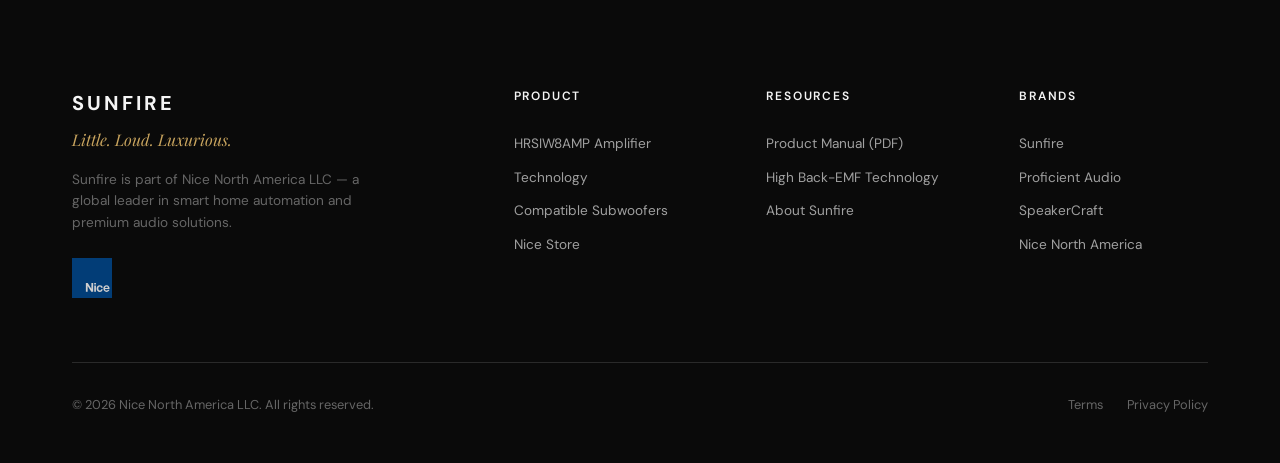
==== commit 9f5da472: "Replace nav text with Sunfire logo, use brand logos for subwoofer cards, simplify contact section to" ====
--- a/index.html
+++ b/index.html
@@ -19,8 +19,7 @@
     <nav class="nav" id="nav">
         <div class="nav-container">
             <a href="#" class="nav-logo">
-                <span class="nav-logo-text">SUNFIRE</span>
-                <span class="nav-logo-sub">HRSIW8AMP</span>
+                <img src="images/sunfire-logo.png" alt="Sunfire" class="nav-logo-img">
             </a>
             <ul class="nav-links">
                 <li><a href="#amplifier">Amplifier</a></li>
@@ -313,11 +312,7 @@
                 <!-- Proficient -->
                 <div class="pairing-card fade-in">
                     <div class="pairing-card-image">
-                        <!-- REPLACE: Proficient PAS-HRSIW8-CAB subwoofer image (500x400) -->
-                        <div class="pairing-placeholder-image">
-                            <span>Proficient PAS-HRSIW8-CAB</span>
-                            <span class="pairing-placeholder-dims">500 × 400px</span>
-                        </div>
+                        <img src="images/Proficient-Logo-2.png" alt="Proficient Audio" class="pairing-card-logo">
                     </div>
                     <div class="pairing-card-content">
                         <span class="pairing-card-brand">Proficient</span>
@@ -345,11 +340,7 @@
                 <!-- SpeakerCraft -->
                 <div class="pairing-card fade-in">
                     <div class="pairing-card-image">
-                        <!-- REPLACE: SpeakerCraft HRSi subwoofer image (500x400) -->
-                        <div class="pairing-placeholder-image">
-                            <span>SpeakerCraft HRSi Series</span>
-                            <span class="pairing-placeholder-dims">500 × 400px</span>
-                        </div>
+                        <img src="images/speakercraft-logo-1.png" alt="SpeakerCraft" class="pairing-card-logo">
                     </div>
                     <div class="pairing-card-content">
                         <span class="pairing-card-brand">SpeakerCraft</span>
@@ -385,60 +376,16 @@
         </div>
     </section>
 
-    <!-- Lead Capture Section -->
+    <!-- Contact / CTA Section -->
     <section class="contact" id="contact">
         <div class="container">
-            <div class="contact-grid">
-                <div class="contact-info fade-in">
-                    <p class="section-eyebrow">Get in Touch</p>
-                    <h2 class="section-title">Ready to Experience <em>Sunfire</em>?</h2>
-                    <p class="contact-subtitle">
-                        Whether you're an integrator, dealer, or audiophile — we'd love to hear from you. 
-                        Fill out the form and a member of our team will be in touch.
-                    </p>
-                    <div class="contact-details">
-                        <div class="contact-detail-item">
-                            <svg viewBox="0 0 24 24" fill="none" stroke="currentColor" stroke-width="1.5">
-                                <path d="M3 8l7.89 5.26a2 2 0 002.22 0L21 8M5 19h14a2 2 0 002-2V7a2 2 0 00-2-2H5a2 2 0 00-2 2v10a2 2 0 002 2z"/>
-                            </svg>
-                            <span>For dealer inquiries and product support</span>
-                        </div>
-                        <div class="contact-detail-item">
-                            <svg viewBox="0 0 24 24" fill="none" stroke="currentColor" stroke-width="1.5">
-                                <path d="M21 10c0 7-9 13-9 13s-9-6-9-13a9 9 0 0118 0z"/>
-                                <circle cx="12" cy="10" r="3"/>
-                            </svg>
-                            <span>Nice North America LLC</span>
-                        </div>
-                    </div>
-                </div>
-                <div class="contact-form-wrapper fade-in">
-                    <!-- 
-                        LEAD FORM PLACEHOLDER
-                        Replace this entire div with your form embed code.
-                        Supported: HubSpot, Mailchimp, Google Forms, Netlify Forms, etc.
-                        
-                        Example for Netlify Forms:
-                        <form name="contact" method="POST" data-netlify="true">
-                            <input type="text" name="name" placeholder="Your Name" required>
-                            <input type="email" name="email" placeholder="Your Email" required>
-                            <textarea name="message" placeholder="Your Message"></textarea>
-                            <button type="submit">Send Message</button>
-                        </form>
-                    -->
-                    <div class="form-placeholder">
-                        <div class="form-placeholder-icon">
-                            <svg viewBox="0 0 24 24" fill="none" stroke="currentColor" stroke-width="1.5">
-                                <path d="M11 5H6a2 2 0 00-2 2v11a2 2 0 002 2h11a2 2 0 002-2v-5M18.5 2.5a2.121 2.121 0 013 3L12 15l-4 1 1-4 9.5-9.5z"/>
-                            </svg>
-                        </div>
-                        <h3>Lead Capture Form</h3>
-                        <p>Replace this placeholder with your form embed code</p>
-                        <p class="form-placeholder-note">
-                            Supports: HubSpot, Mailchimp, Google Forms, Netlify Forms, custom endpoints
-                        </p>
-                    </div>
-                </div>
+            <div class="contact-cta fade-in">
+                <p class="section-eyebrow">Get in Touch</p>
+                <h2 class="section-title">Ready to Experience <em>Sunfire</em>?</h2>
+                <p class="contact-cta-subtitle">
+                    Whether you're an integrator, dealer, or audiophile — we'd love to hear from you.
+                </p>
+                <a href="https://www.niceforyou.com/na/for-partners" target="_blank" rel="noopener" class="btn btn-primary">Become a Partner</a>
             </div>
         </div>
     </section>
--- a/css/styles.css
+++ b/css/styles.css
@@ -201,6 +201,12 @@
     line-height: 1;
 }
 
+.nav-logo-img {
+    max-height: 100px;
+    height: auto;
+    width: auto;
+}
+
 .nav-logo-text {
     font-family: var(--font-body);
     font-size: 1.25rem;
@@ -819,6 +825,18 @@
 .pairing-card-image {
     aspect-ratio: 5 / 4;
     overflow: hidden;
+    display: flex;
+    align-items: center;
+    justify-content: center;
+    background: var(--color-bg-elevated);
+}
+
+.pairing-card-logo {
+    max-width: 70%;
+    max-height: 70%;
+    width: auto;
+    height: auto;
+    object-fit: contain;
 }
 
 .pairing-placeholder-image {
@@ -932,6 +950,19 @@
     background: var(--color-bg-elevated);
 }
 
+.contact-cta {
+    text-align: center;
+    max-width: var(--container-narrow);
+    margin: 0 auto;
+}
+
+.contact-cta-subtitle {
+    font-size: 1.05rem;
+    color: var(--color-text-secondary);
+    line-height: 1.7;
+    margin-bottom: var(--space-xl);
+}
+
 .contact-grid {
     display: grid;
     grid-template-columns: 1fr 1fr;
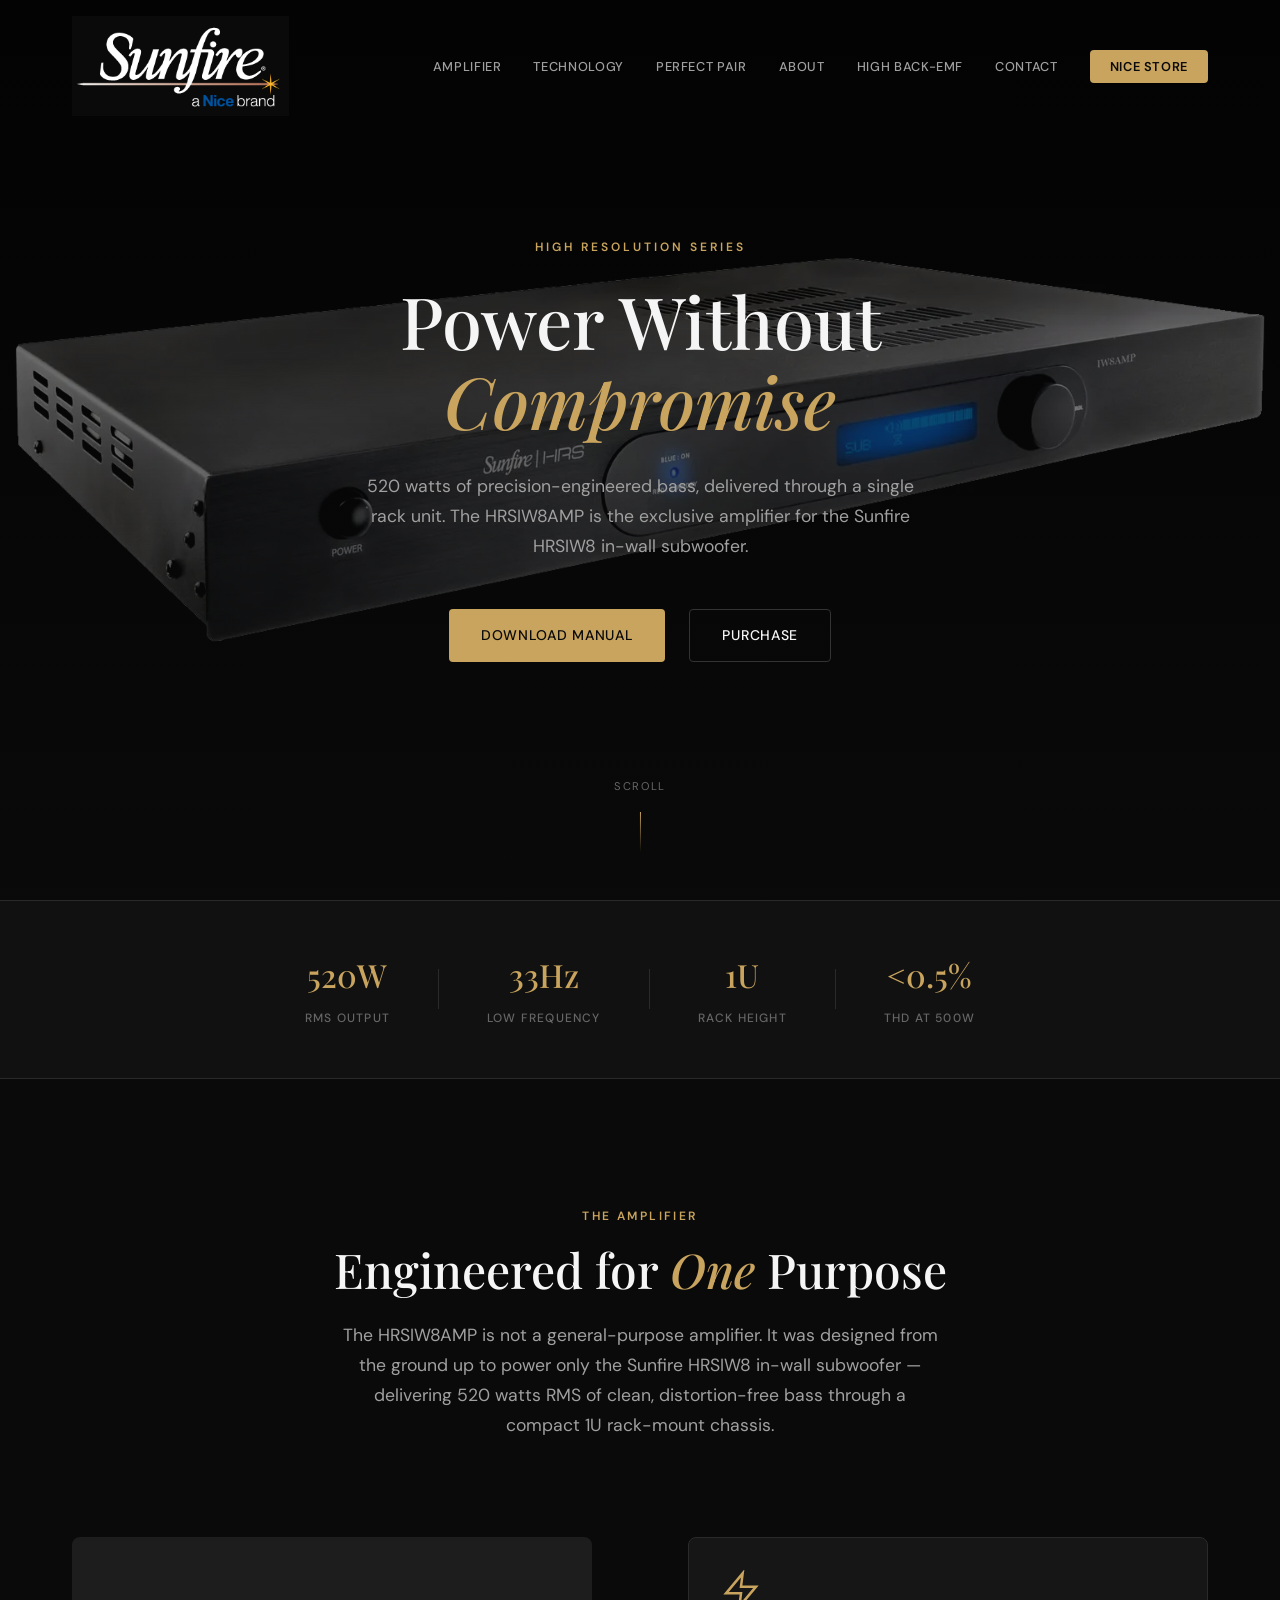
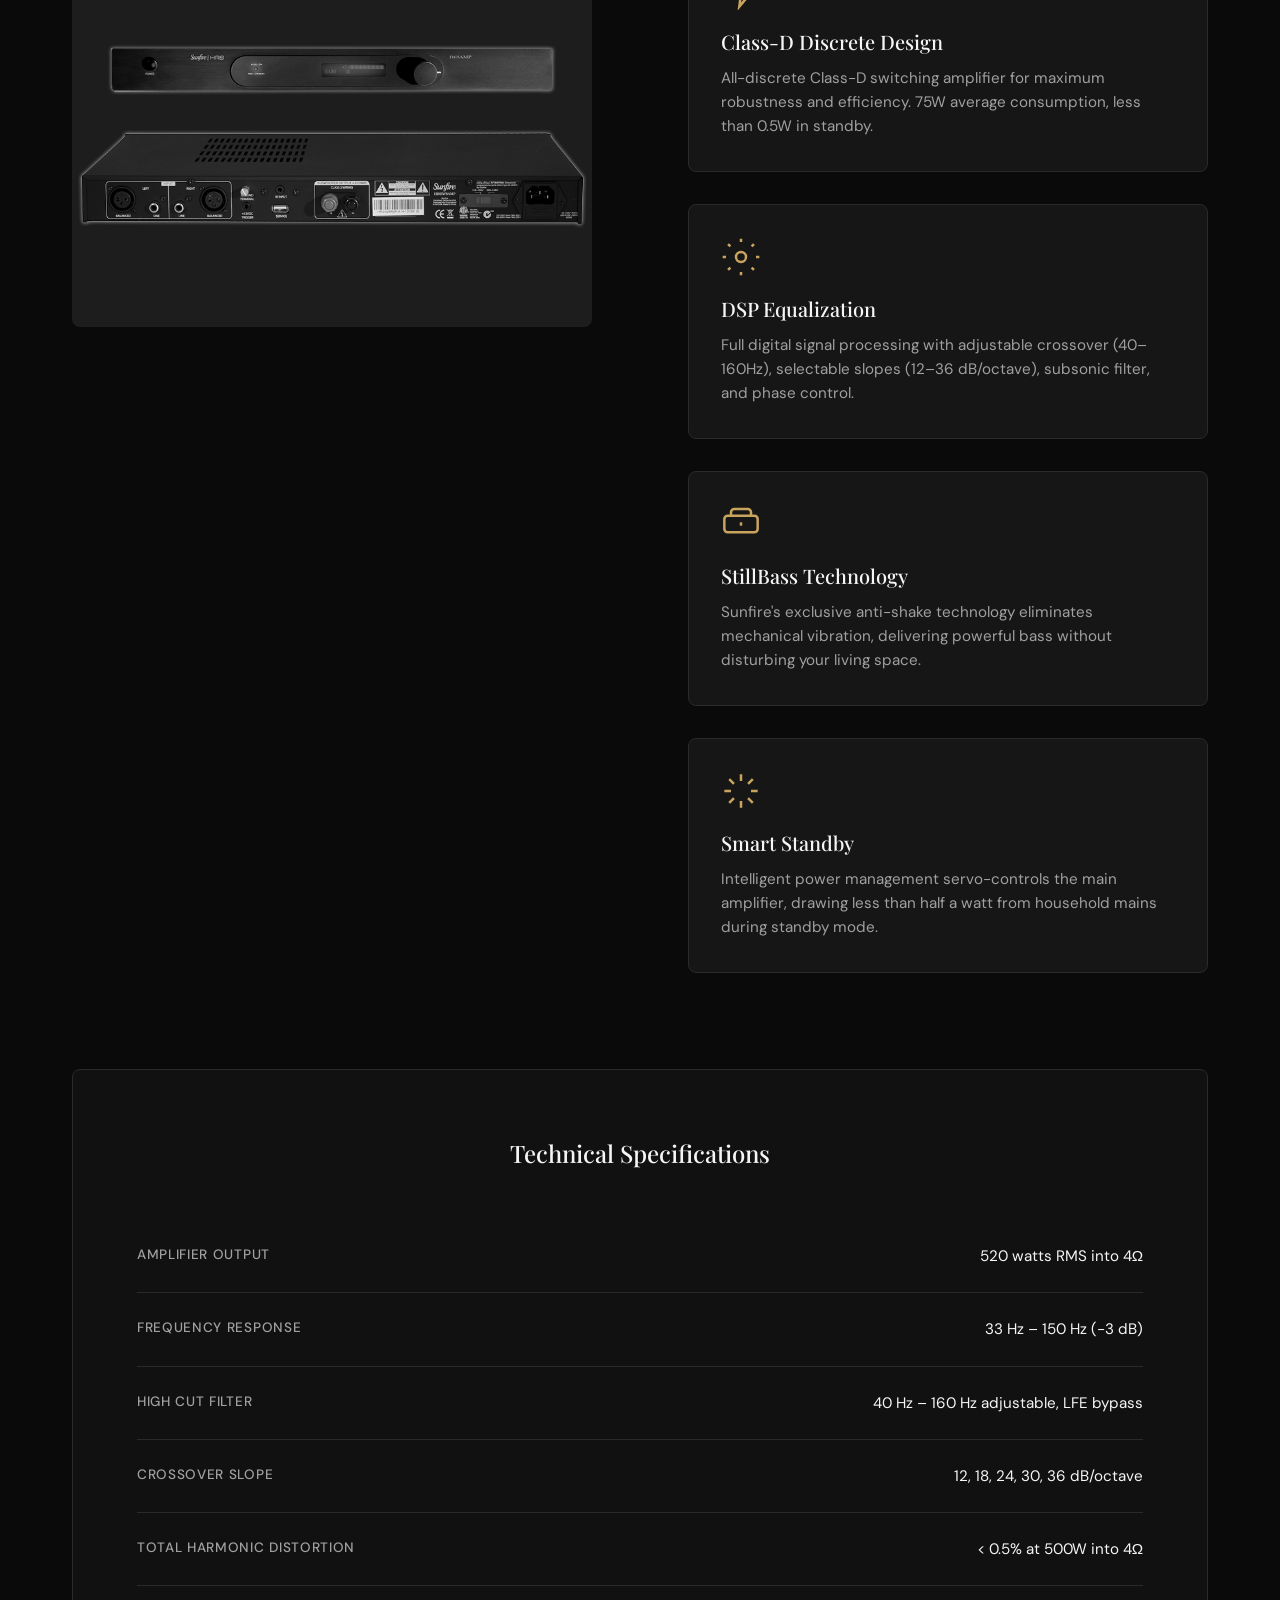
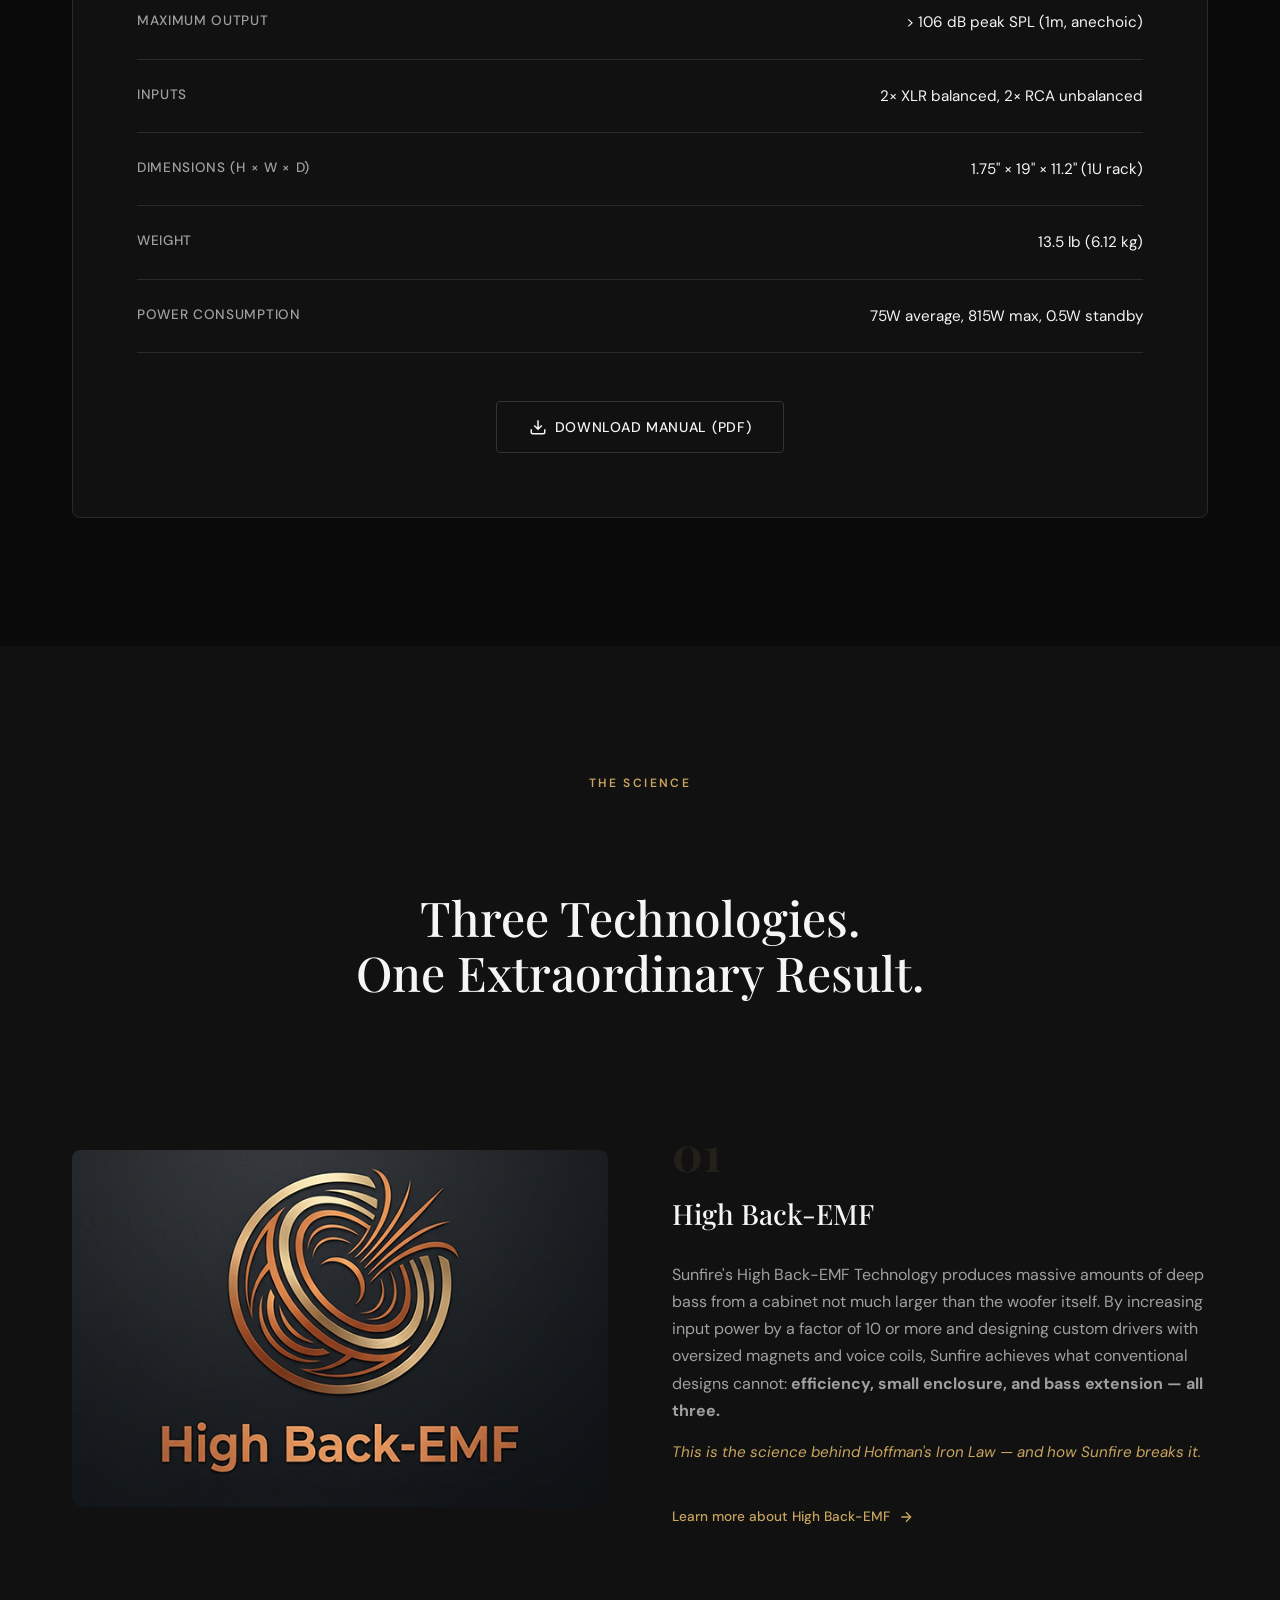
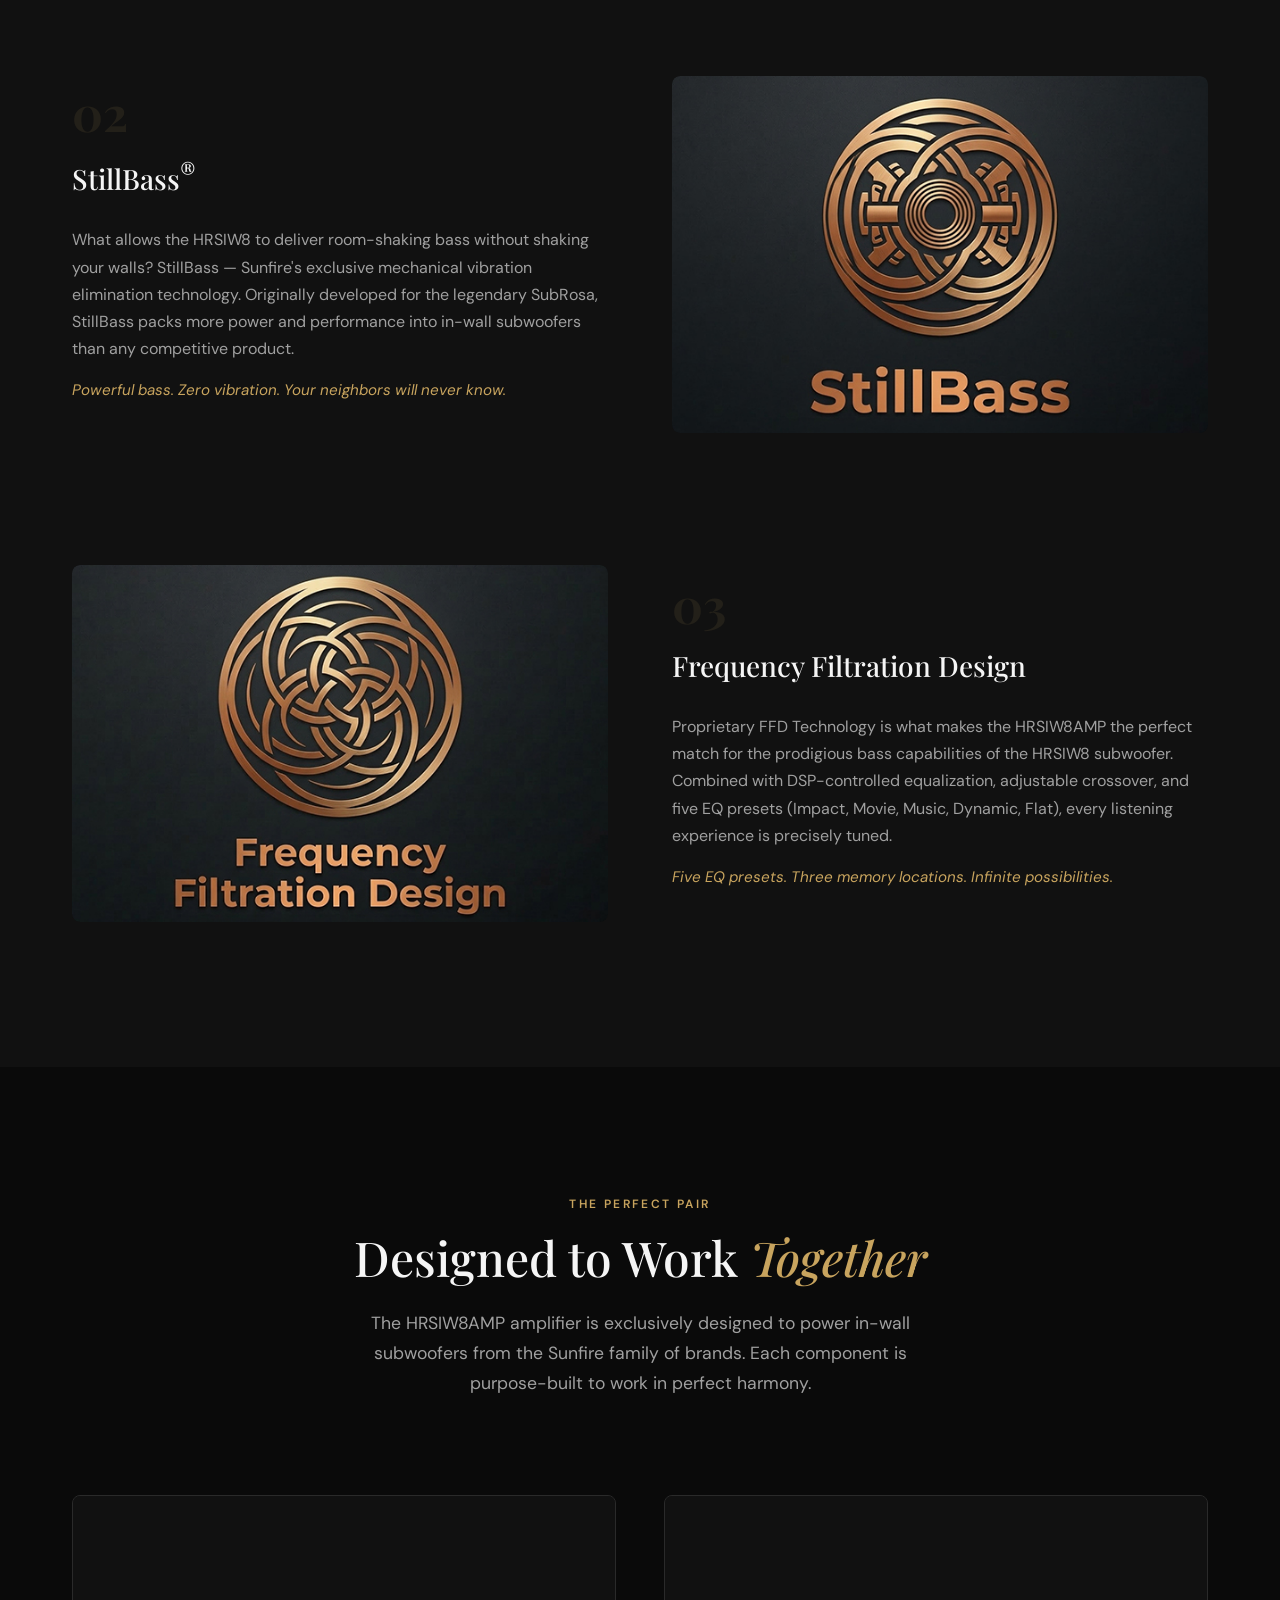
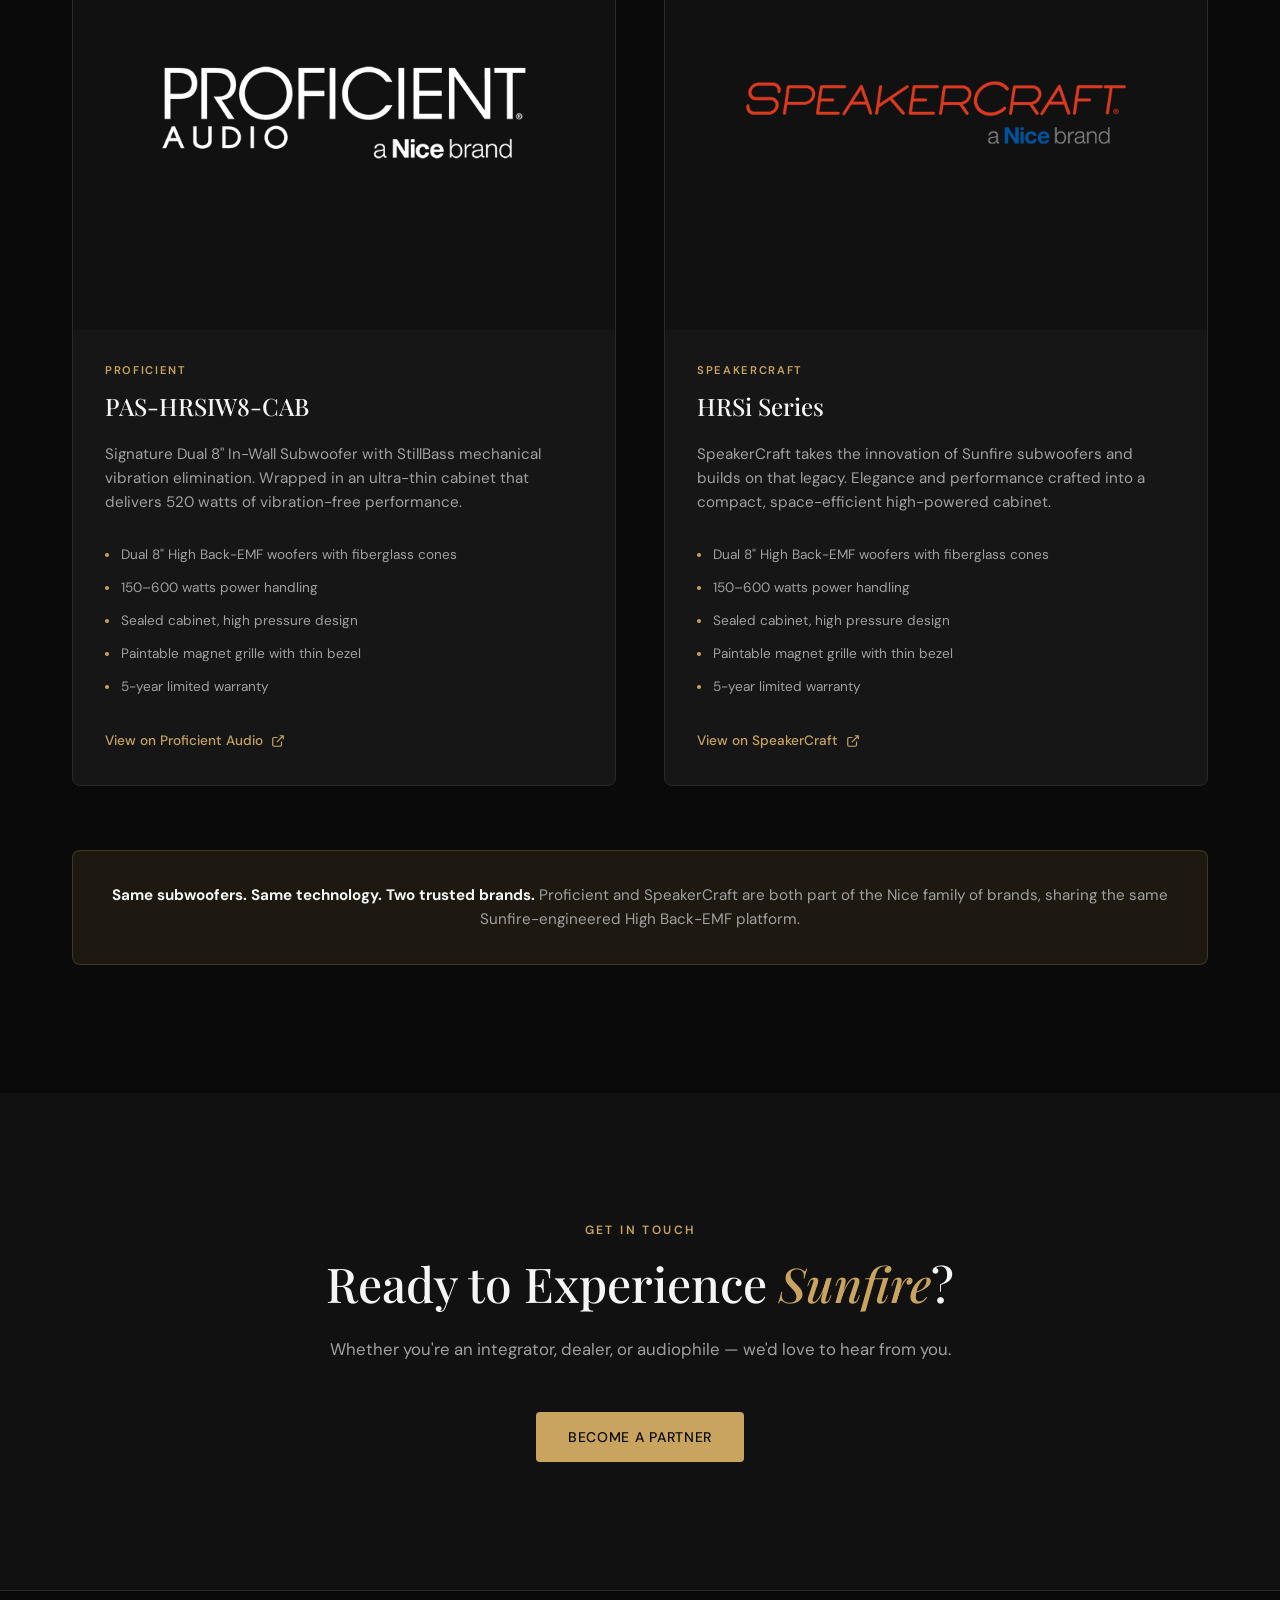
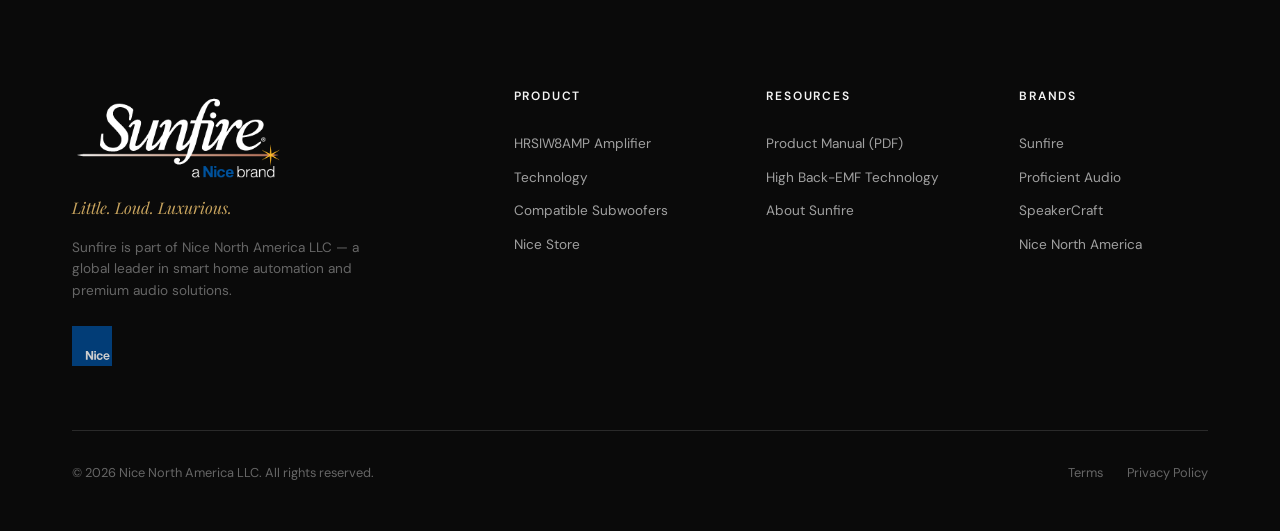
==== commit 5b3b0ecc: "Sync manual edits: Nice Store nav CTA, Download Manual hero button, sunfire-logo in footers, http ma" ====
--- a/index.html
+++ b/index.html
@@ -28,7 +28,7 @@
                 <li><a href="about.html">About</a></li>
                 <li><a href="high-back-emf.html">High Back-EMF</a></li>
                 <li><a href="#contact">Contact</a></li>
-                <li><a href="https://store.niceforyou.com" target="_blank" rel="noopener" class="nav-cta">Dealer Portal</a></li>
+                <li><a href="https://store.niceforyou.com" target="_blank" rel="noopener" class="nav-cta">Nice Store</a></li>
             </ul>
             <button class="nav-toggle" id="navToggle" aria-label="Toggle navigation">
                 <span></span>
@@ -47,7 +47,7 @@
             <li><a href="about.html" class="mobile-menu-link">About</a></li>
             <li><a href="high-back-emf.html" class="mobile-menu-link">High Back-EMF</a></li>
             <li><a href="#contact" class="mobile-menu-link">Contact</a></li>
-            <li><a href="https://store.niceforyou.com" target="_blank" rel="noopener" class="mobile-menu-cta">Dealer Portal</a></li>
+            <li><a href="https://store.niceforyou.com" target="_blank" rel="noopener" class="mobile-menu-cta">Nice Store</a></li>
         </ul>
     </div>
 
@@ -68,7 +68,7 @@
                 The HRSIW8AMP is the exclusive amplifier for the Sunfire HRSIW8 in-wall subwoofer.
             </p>
             <div class="hero-actions fade-in">
-                <a href="#amplifier" class="btn btn-primary">Explore the Amplifier</a>
+                <a href="http://s3.niceforyou.support/products/HRSIW8AMP/pdf_HRSIW8AMP_manual.pdf" class="btn btn-primary">Download Manual</a>
                 <a href="https://store.niceforyou.com" target="_blank" rel="noopener" class="btn btn-outline">Purchase</a>
             </div>
         </div>
@@ -395,7 +395,7 @@
         <div class="container">
             <div class="footer-grid">
                 <div class="footer-brand">
-                    <span class="footer-logo">SUNFIRE</span>
+                    <span class="footer-logo"><img src="images/sunfire-logo.png" alt="Sunfire" class="nav-logo-img"></span>
                     <p class="footer-tagline">Little. Loud. Luxurious.</p>
                     <p class="footer-brand-desc">
                         Sunfire is part of Nice North America LLC — a global leader in smart home automation 
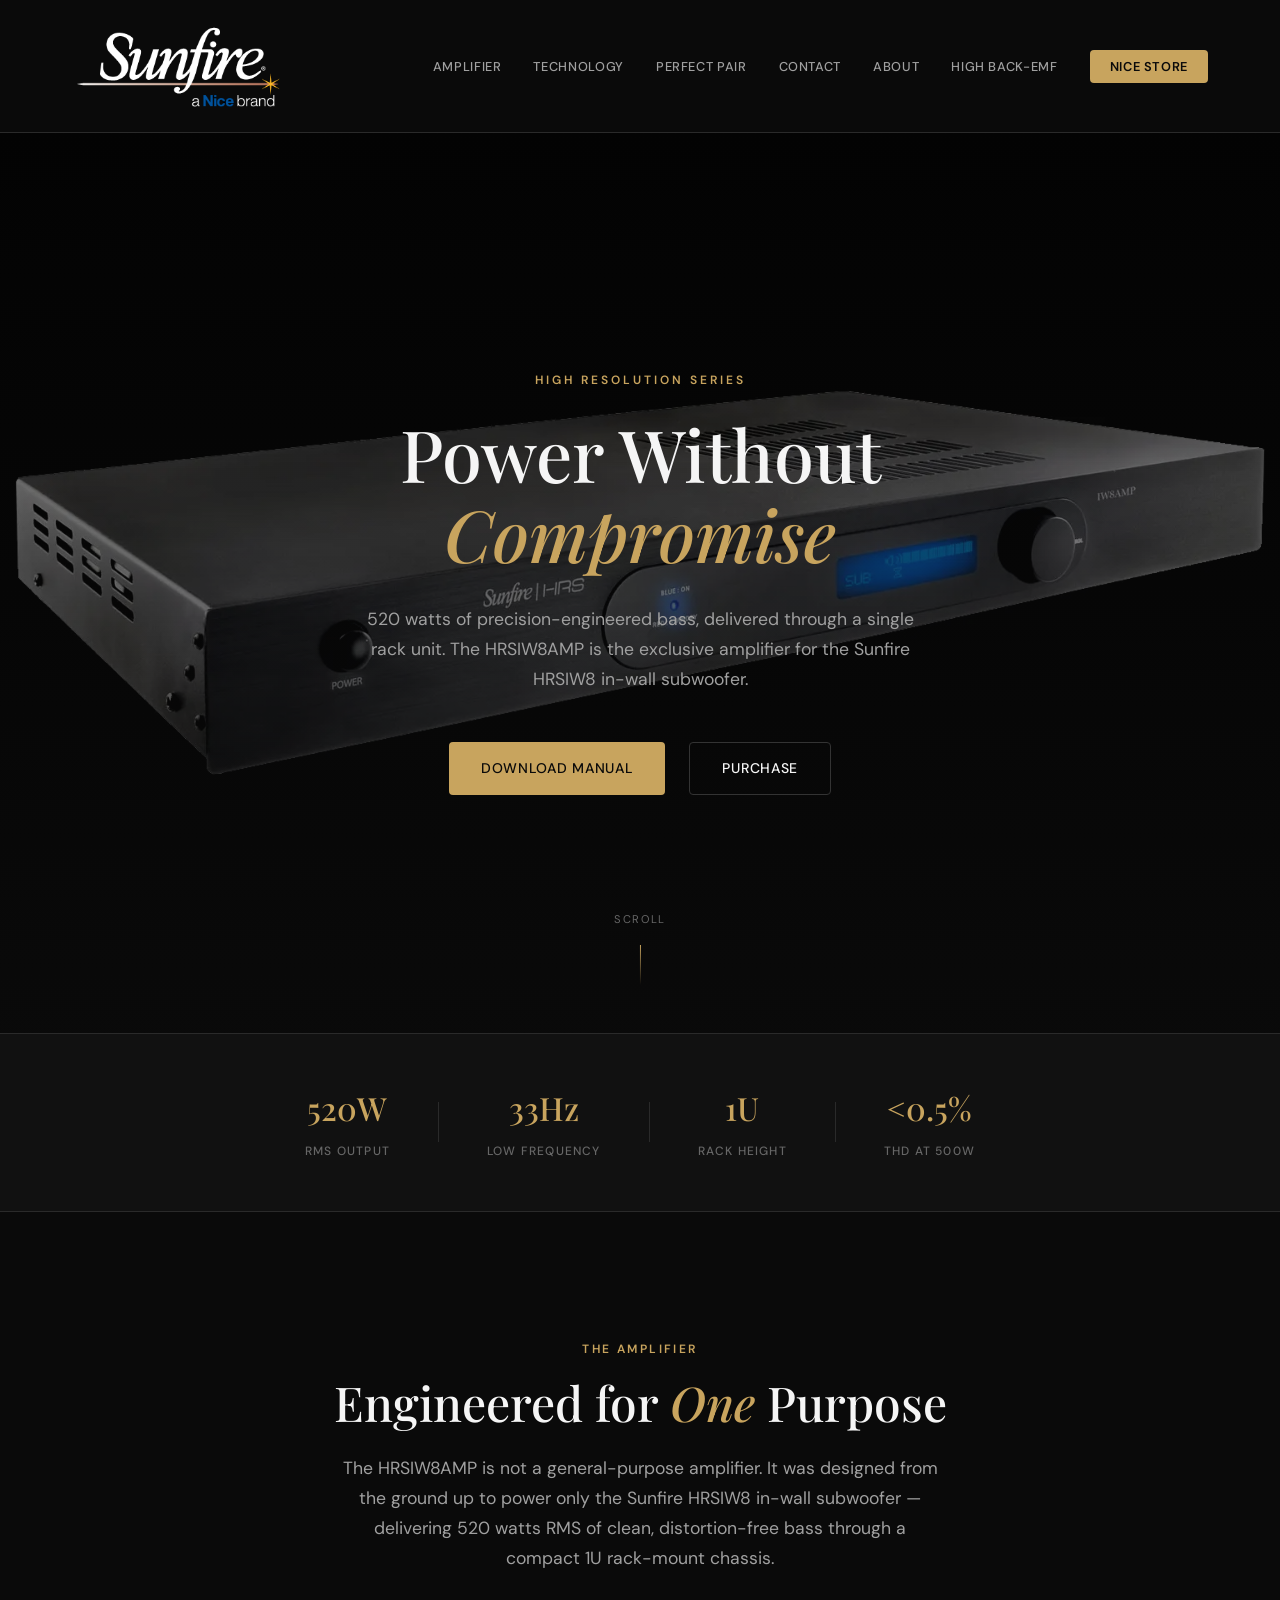
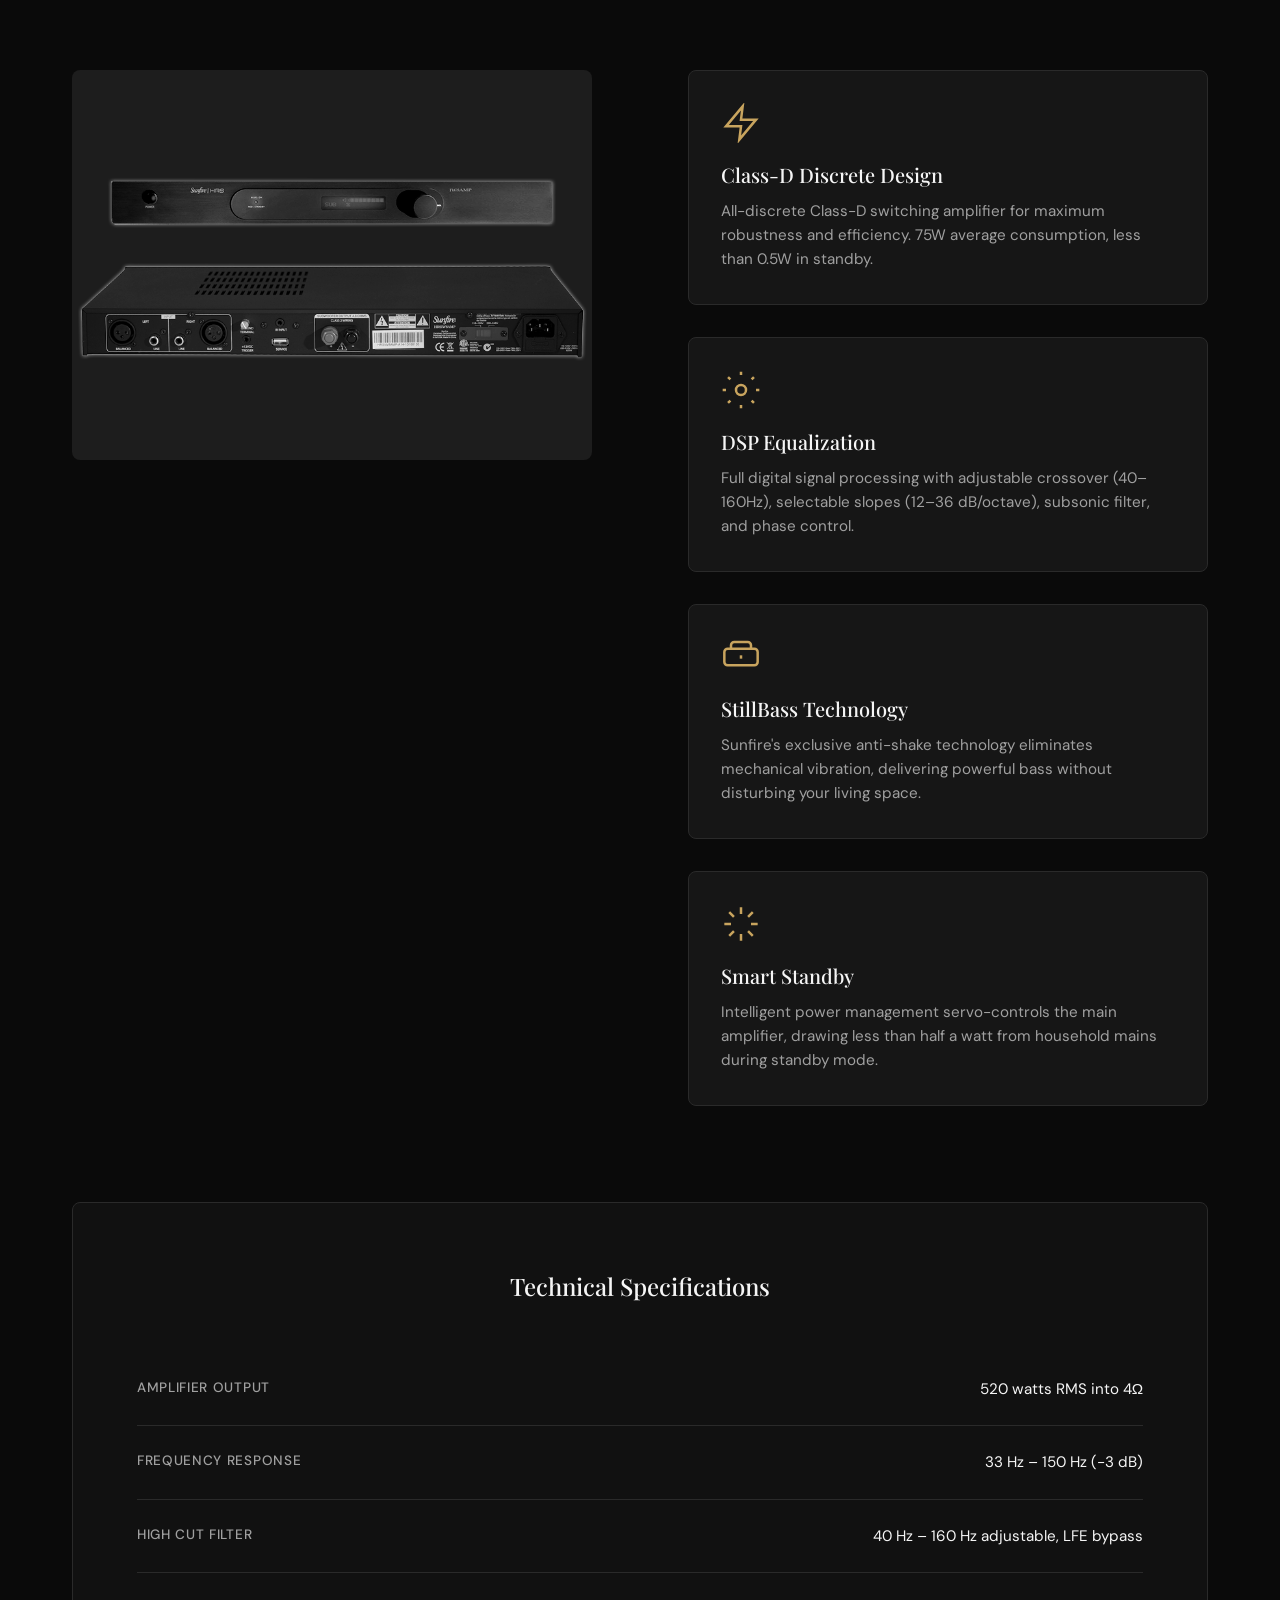
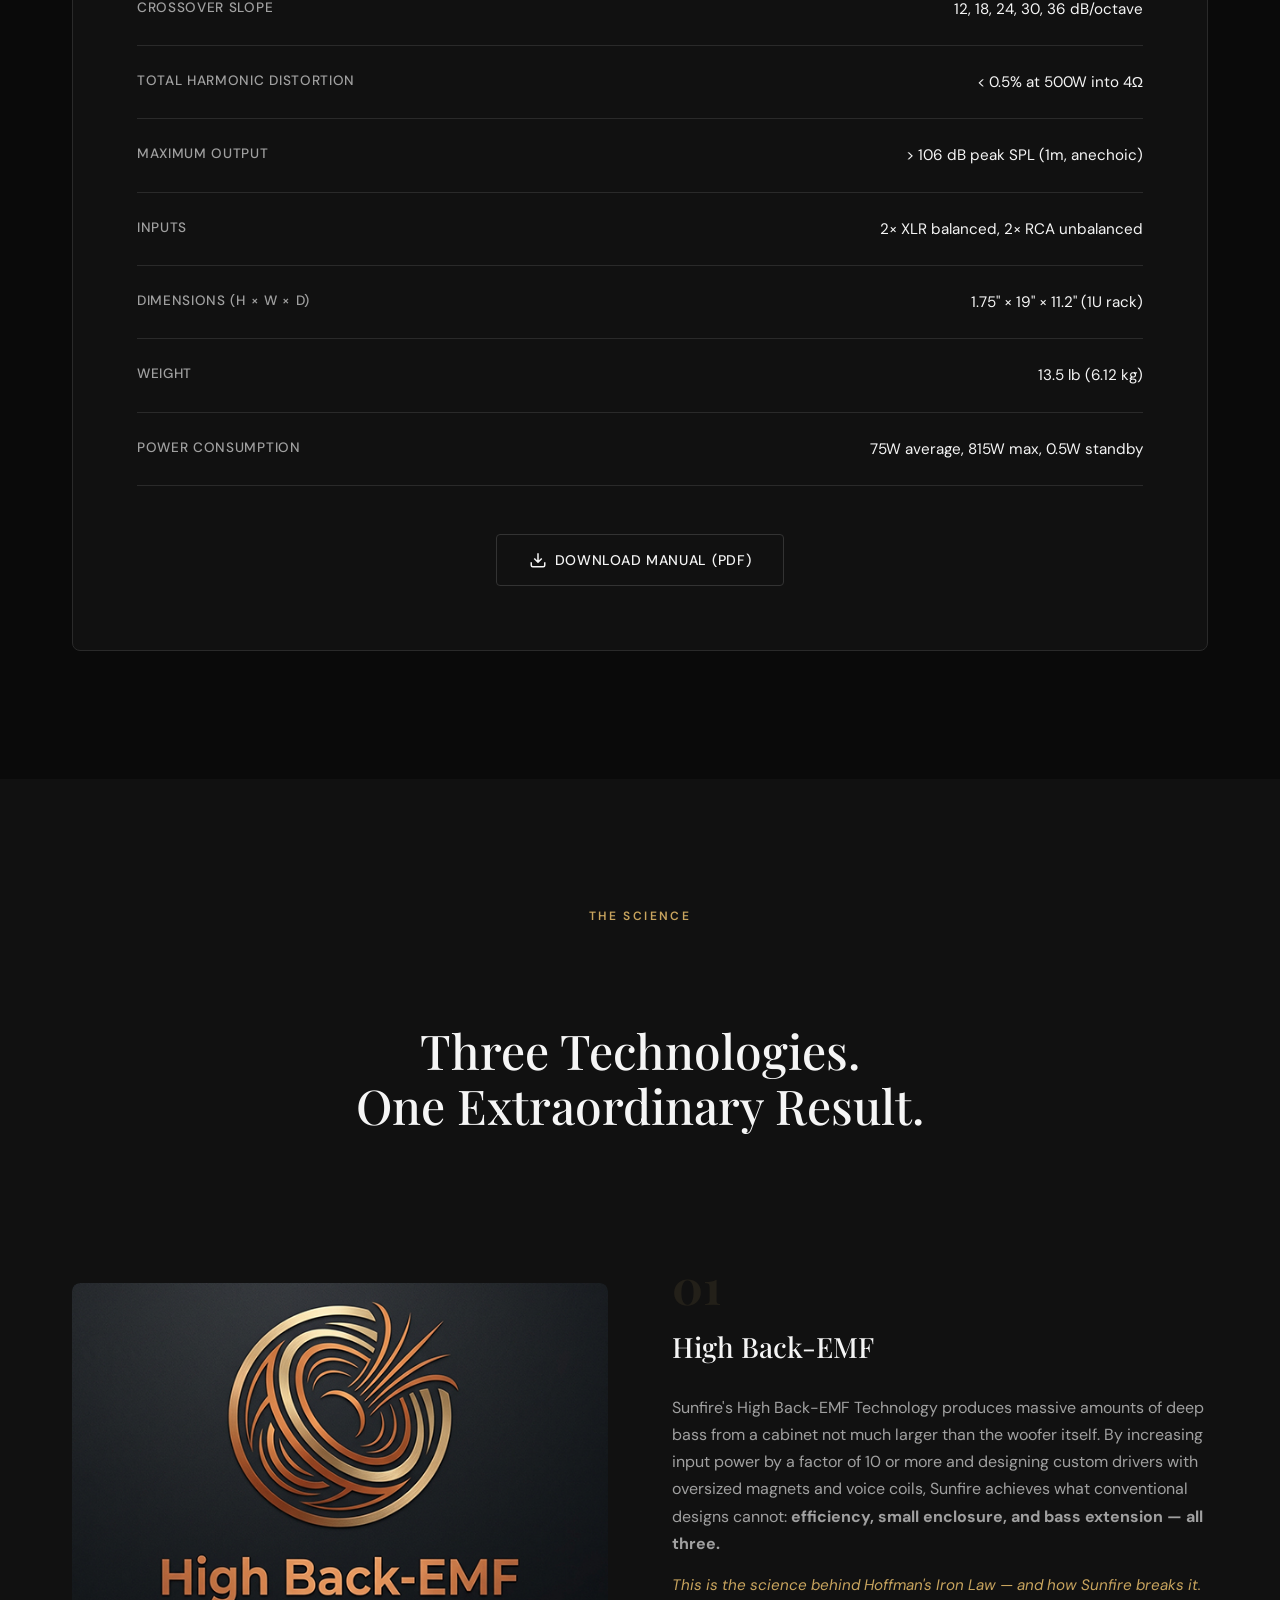
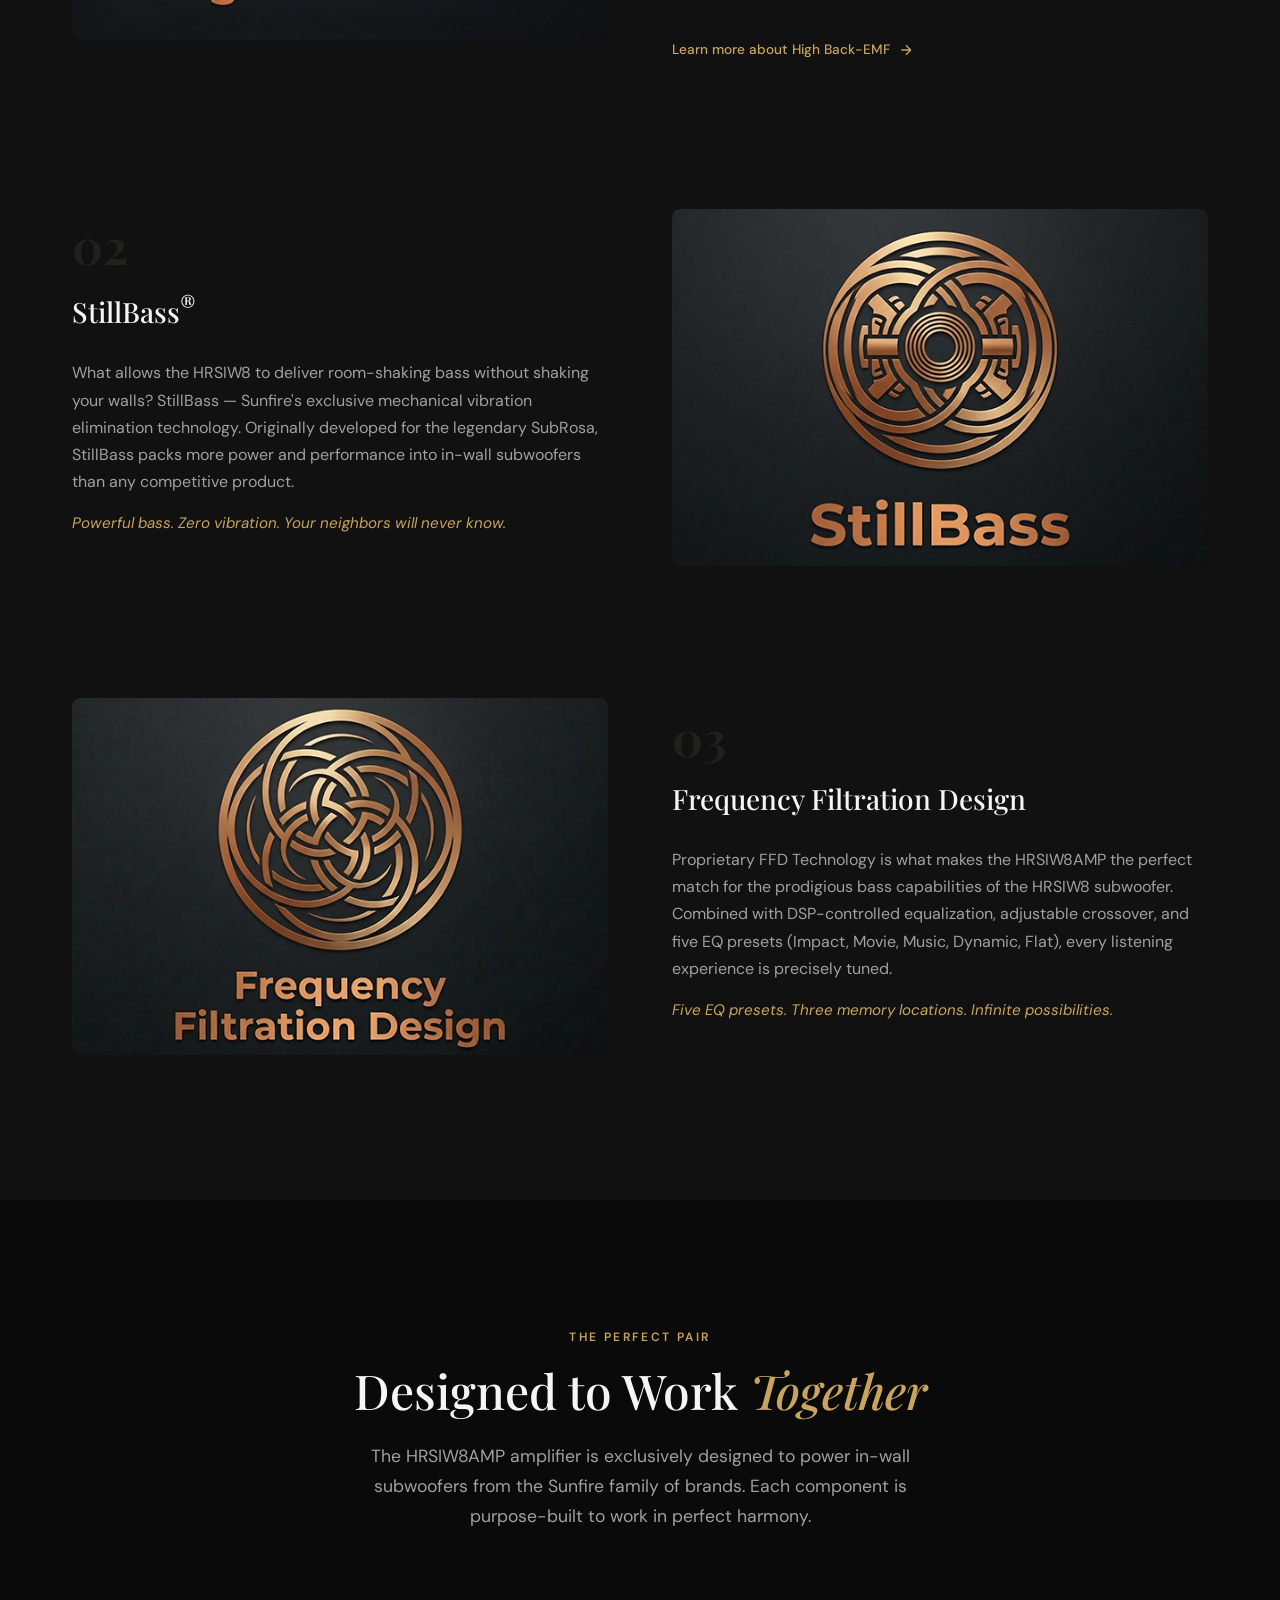
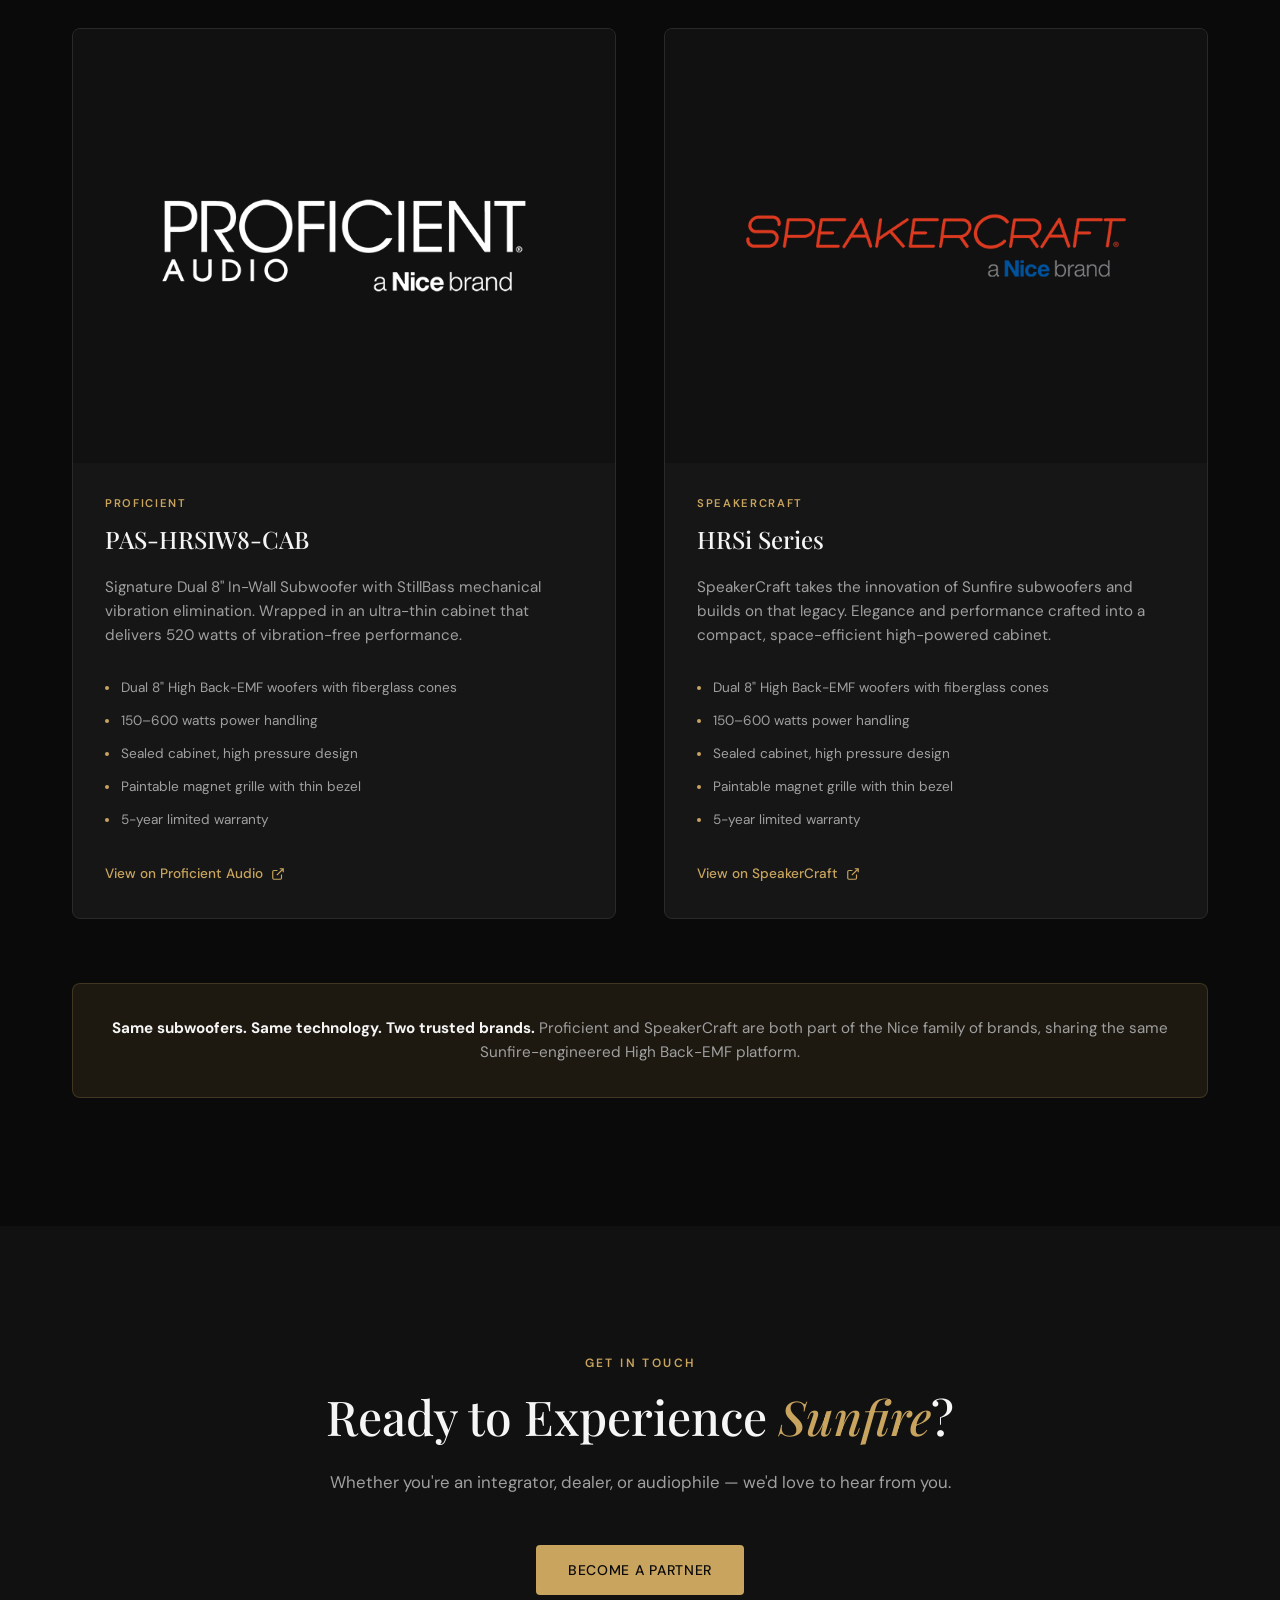
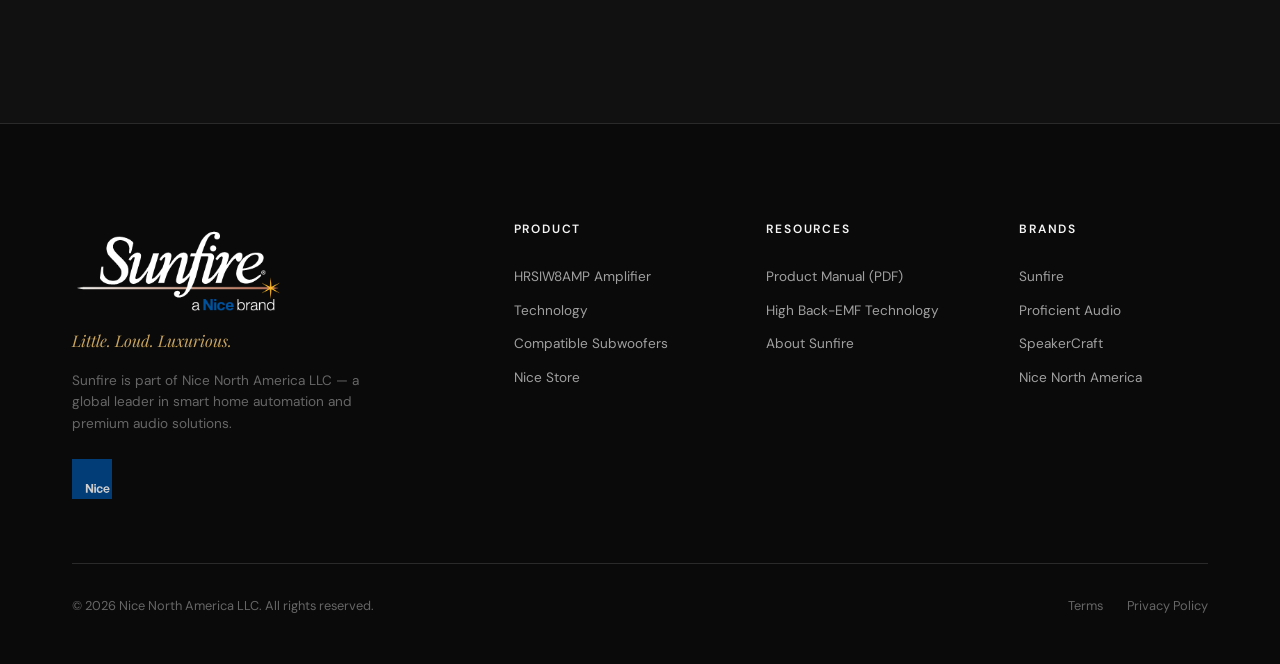
==== commit 96d91fcb: "Fix nav overlap (static header), reorder nav (Contact before About), apply Nice Store CTA to all pag" ====
--- a/index.html
+++ b/index.html
@@ -25,9 +25,9 @@
                 <li><a href="#amplifier">Amplifier</a></li>
                 <li><a href="#technology">Technology</a></li>
                 <li><a href="#pairing">Perfect Pair</a></li>
+                <li><a href="#contact">Contact</a></li>
                 <li><a href="about.html">About</a></li>
                 <li><a href="high-back-emf.html">High Back-EMF</a></li>
-                <li><a href="#contact">Contact</a></li>
                 <li><a href="https://store.niceforyou.com" target="_blank" rel="noopener" class="nav-cta">Nice Store</a></li>
             </ul>
             <button class="nav-toggle" id="navToggle" aria-label="Toggle navigation">
@@ -44,9 +44,9 @@
             <li><a href="#amplifier" class="mobile-menu-link">Amplifier</a></li>
             <li><a href="#technology" class="mobile-menu-link">Technology</a></li>
             <li><a href="#pairing" class="mobile-menu-link">Perfect Pair</a></li>
+            <li><a href="#contact" class="mobile-menu-link">Contact</a></li>
             <li><a href="about.html" class="mobile-menu-link">About</a></li>
             <li><a href="high-back-emf.html" class="mobile-menu-link">High Back-EMF</a></li>
-            <li><a href="#contact" class="mobile-menu-link">Contact</a></li>
             <li><a href="https://store.niceforyou.com" target="_blank" rel="noopener" class="mobile-menu-cta">Nice Store</a></li>
         </ul>
     </div>
--- a/css/styles.css
+++ b/css/styles.css
@@ -170,14 +170,11 @@
 
 /* --- Navigation --- */
 .nav {
-    position: fixed;
-    top: 0;
-    left: 0;
-    right: 0;
+    position: relative;
     z-index: 1000;
     padding: var(--space-sm) 0;
-    transition: all var(--transition-base);
-    background: transparent;
+    background: var(--color-bg);
+    border-bottom: 1px solid var(--color-border);
 }
 
 .nav.scrolled {
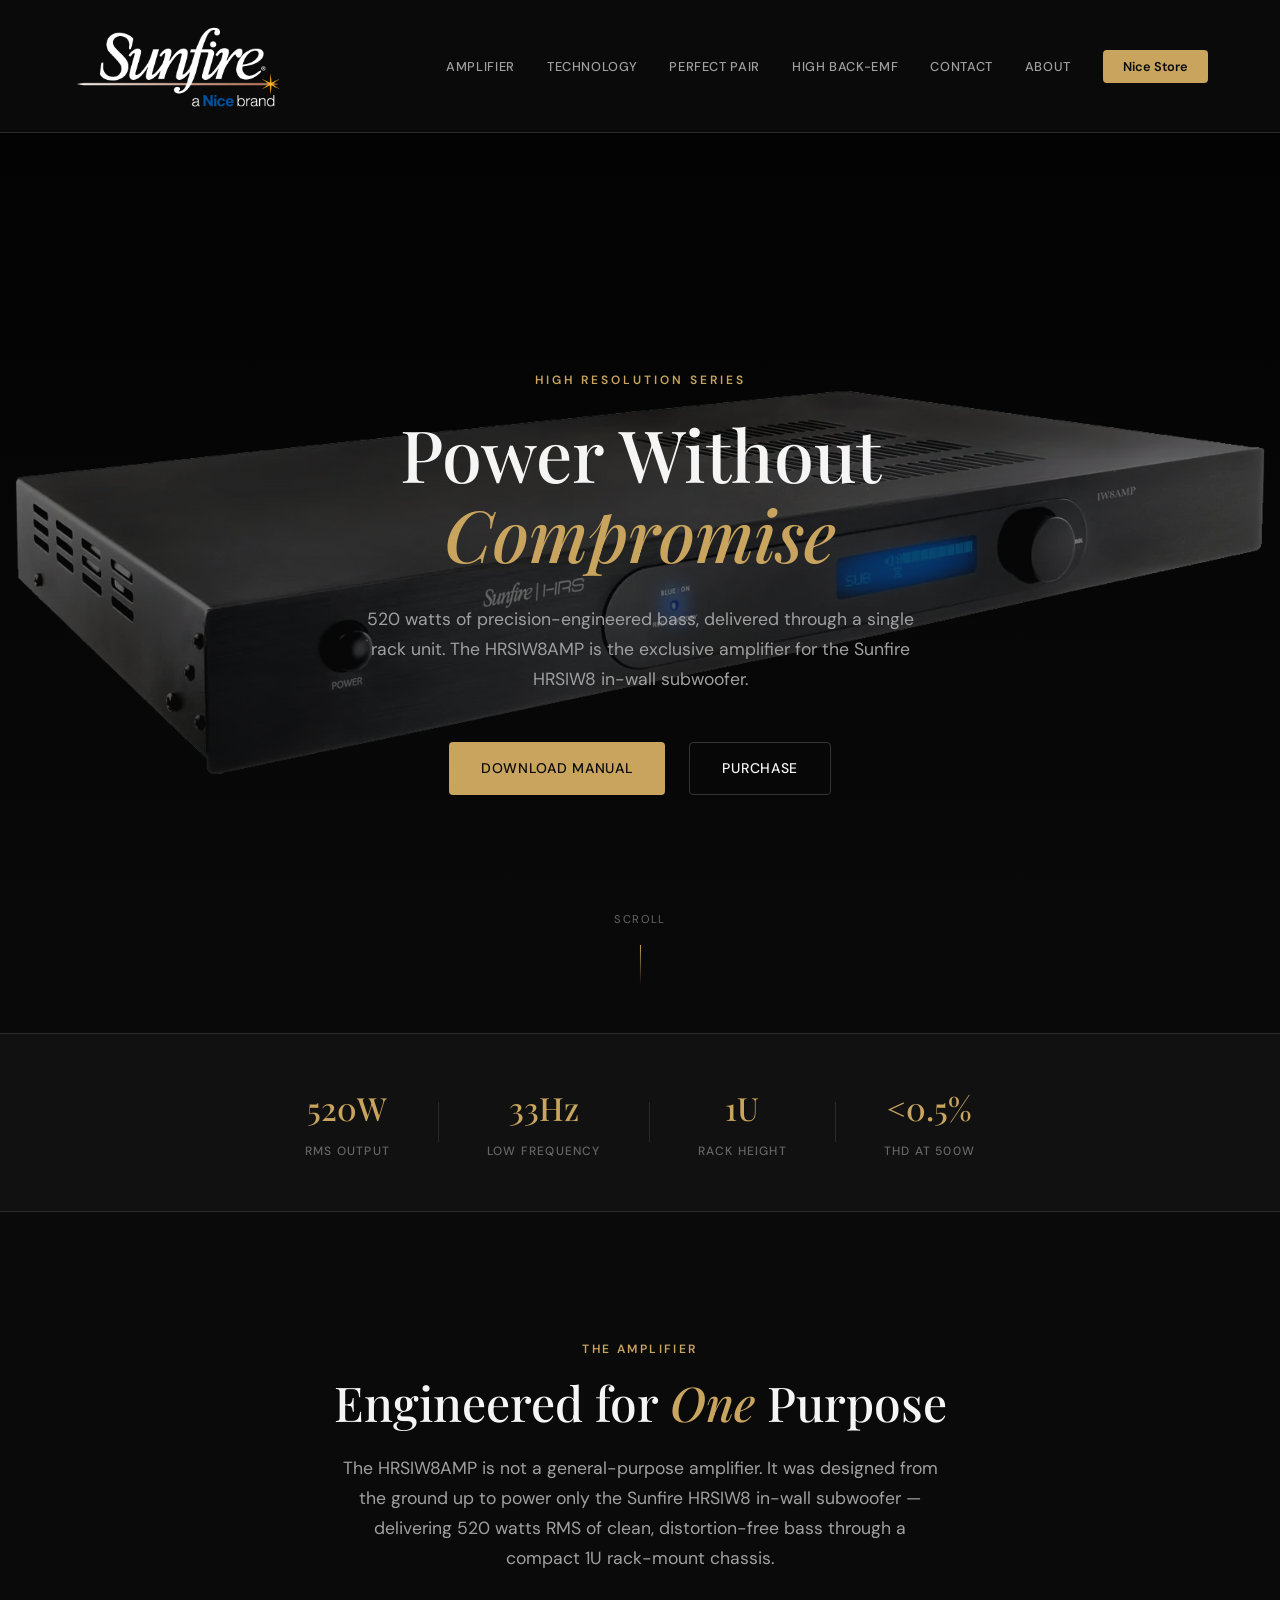
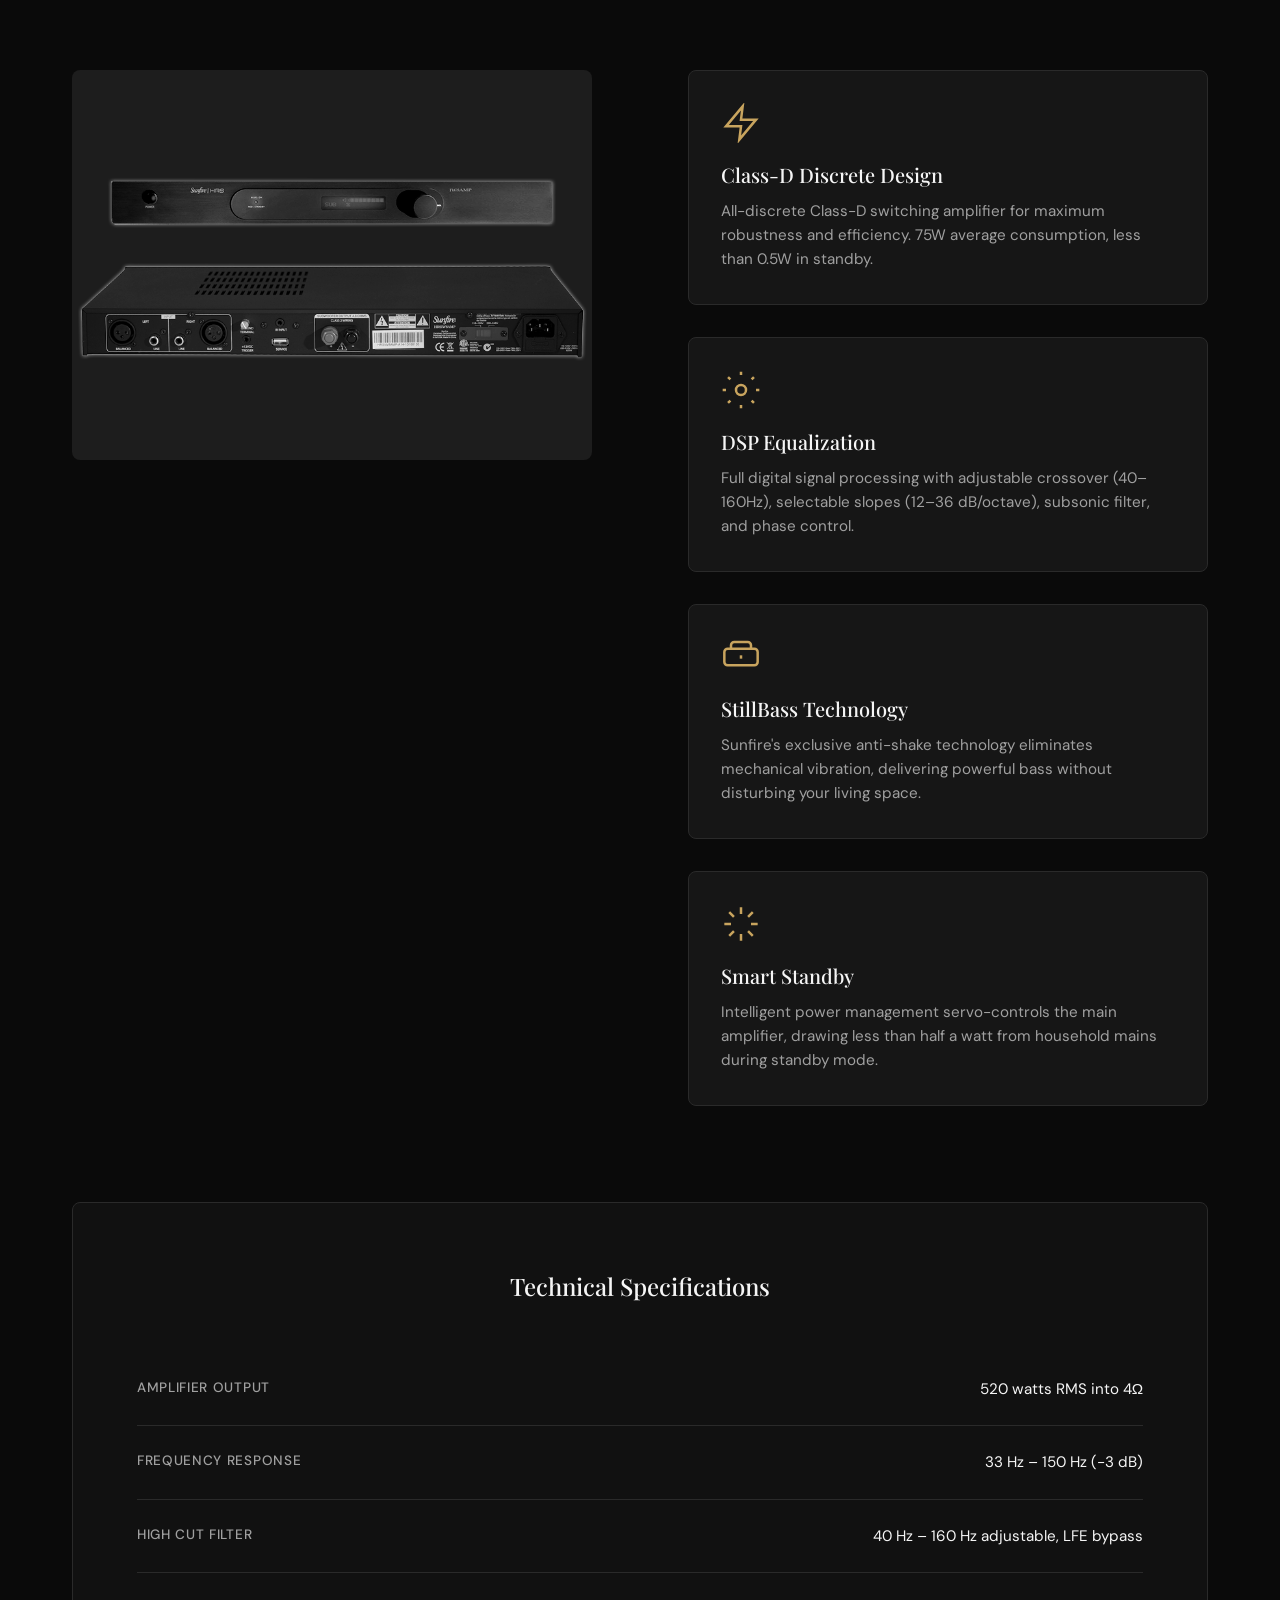
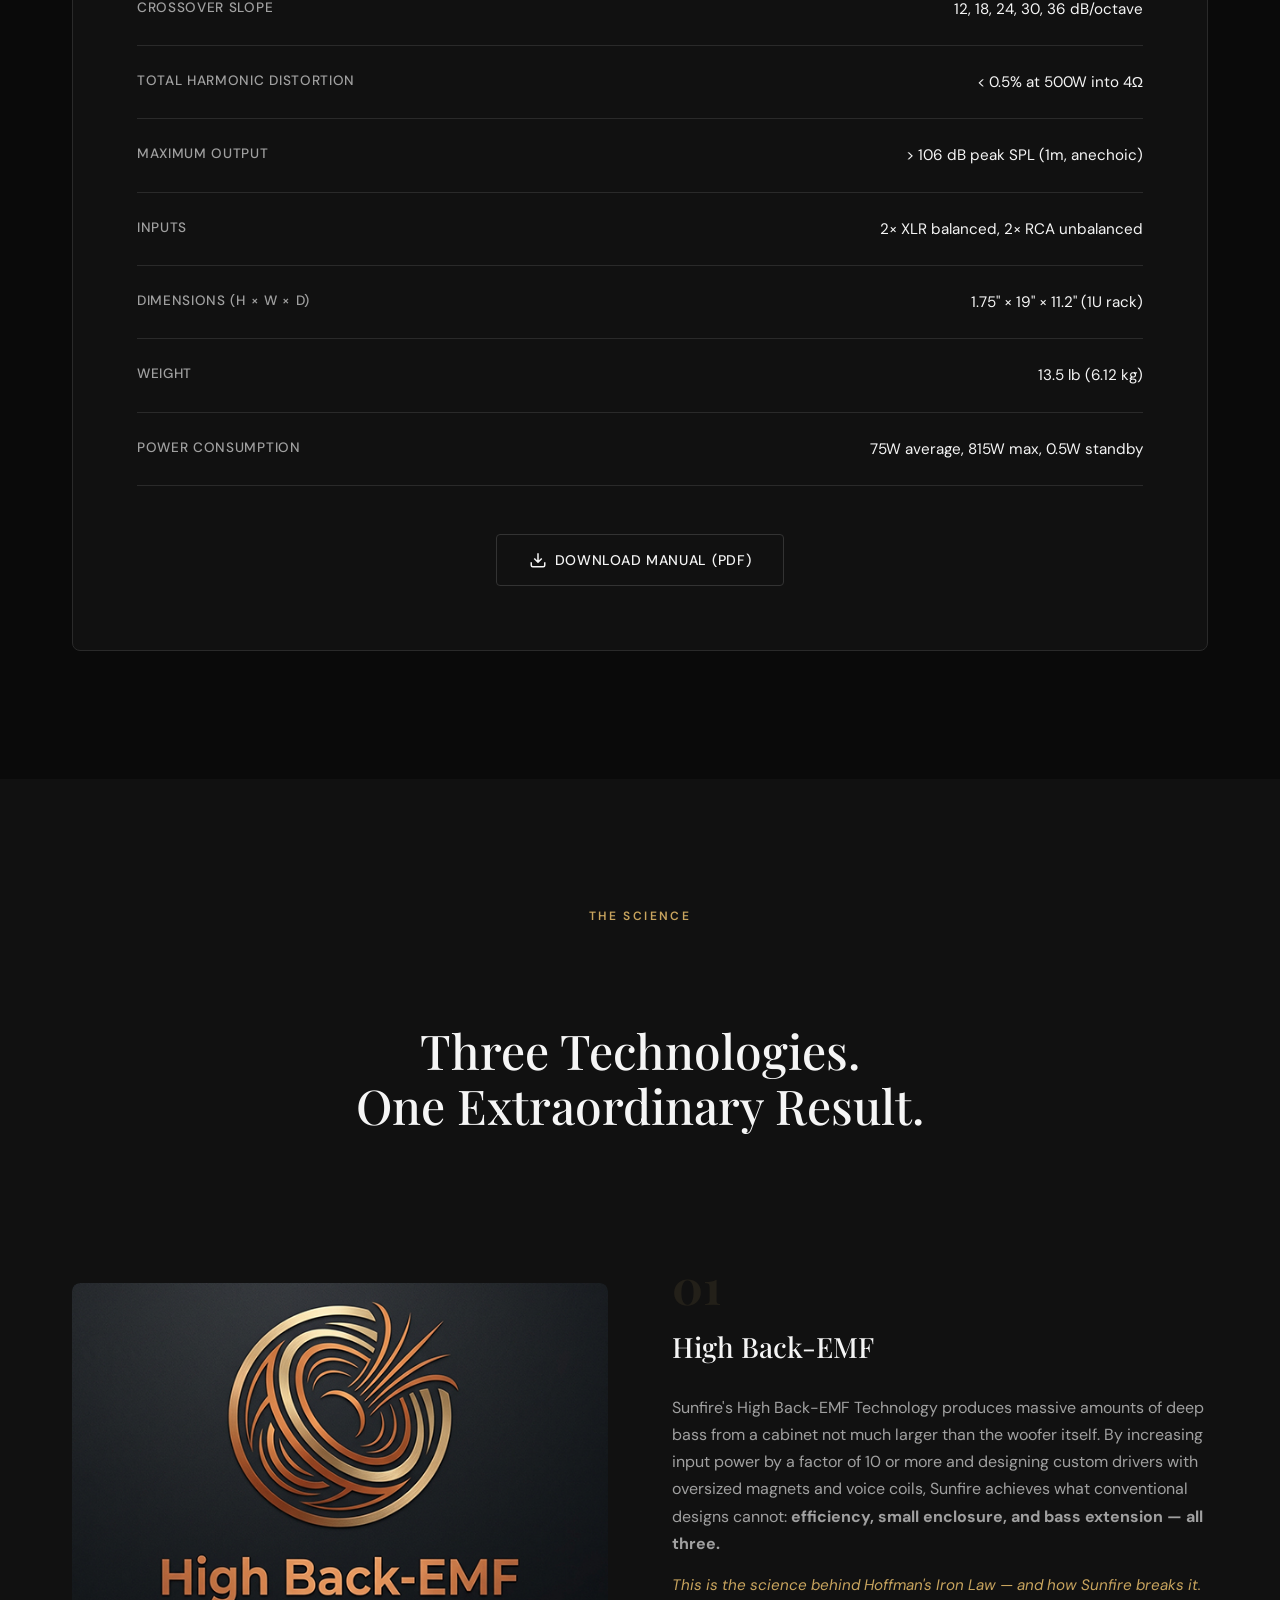
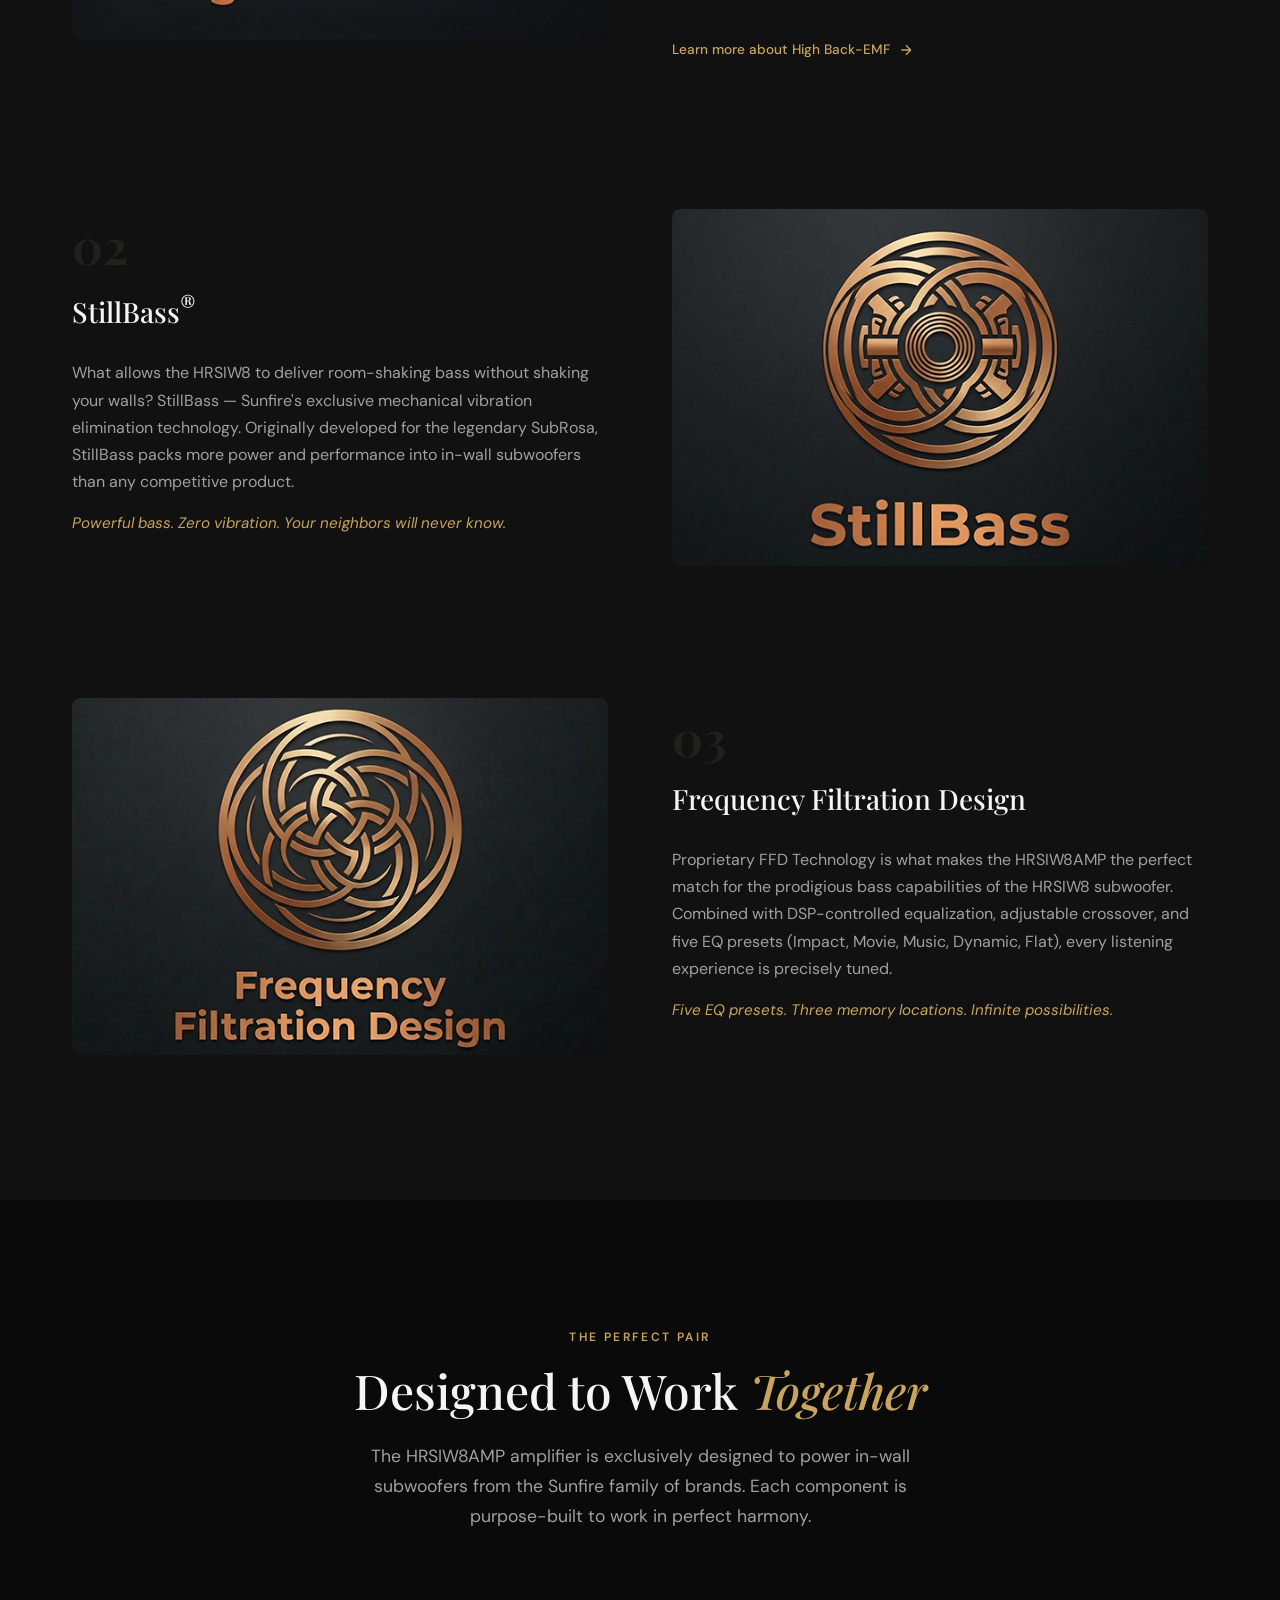
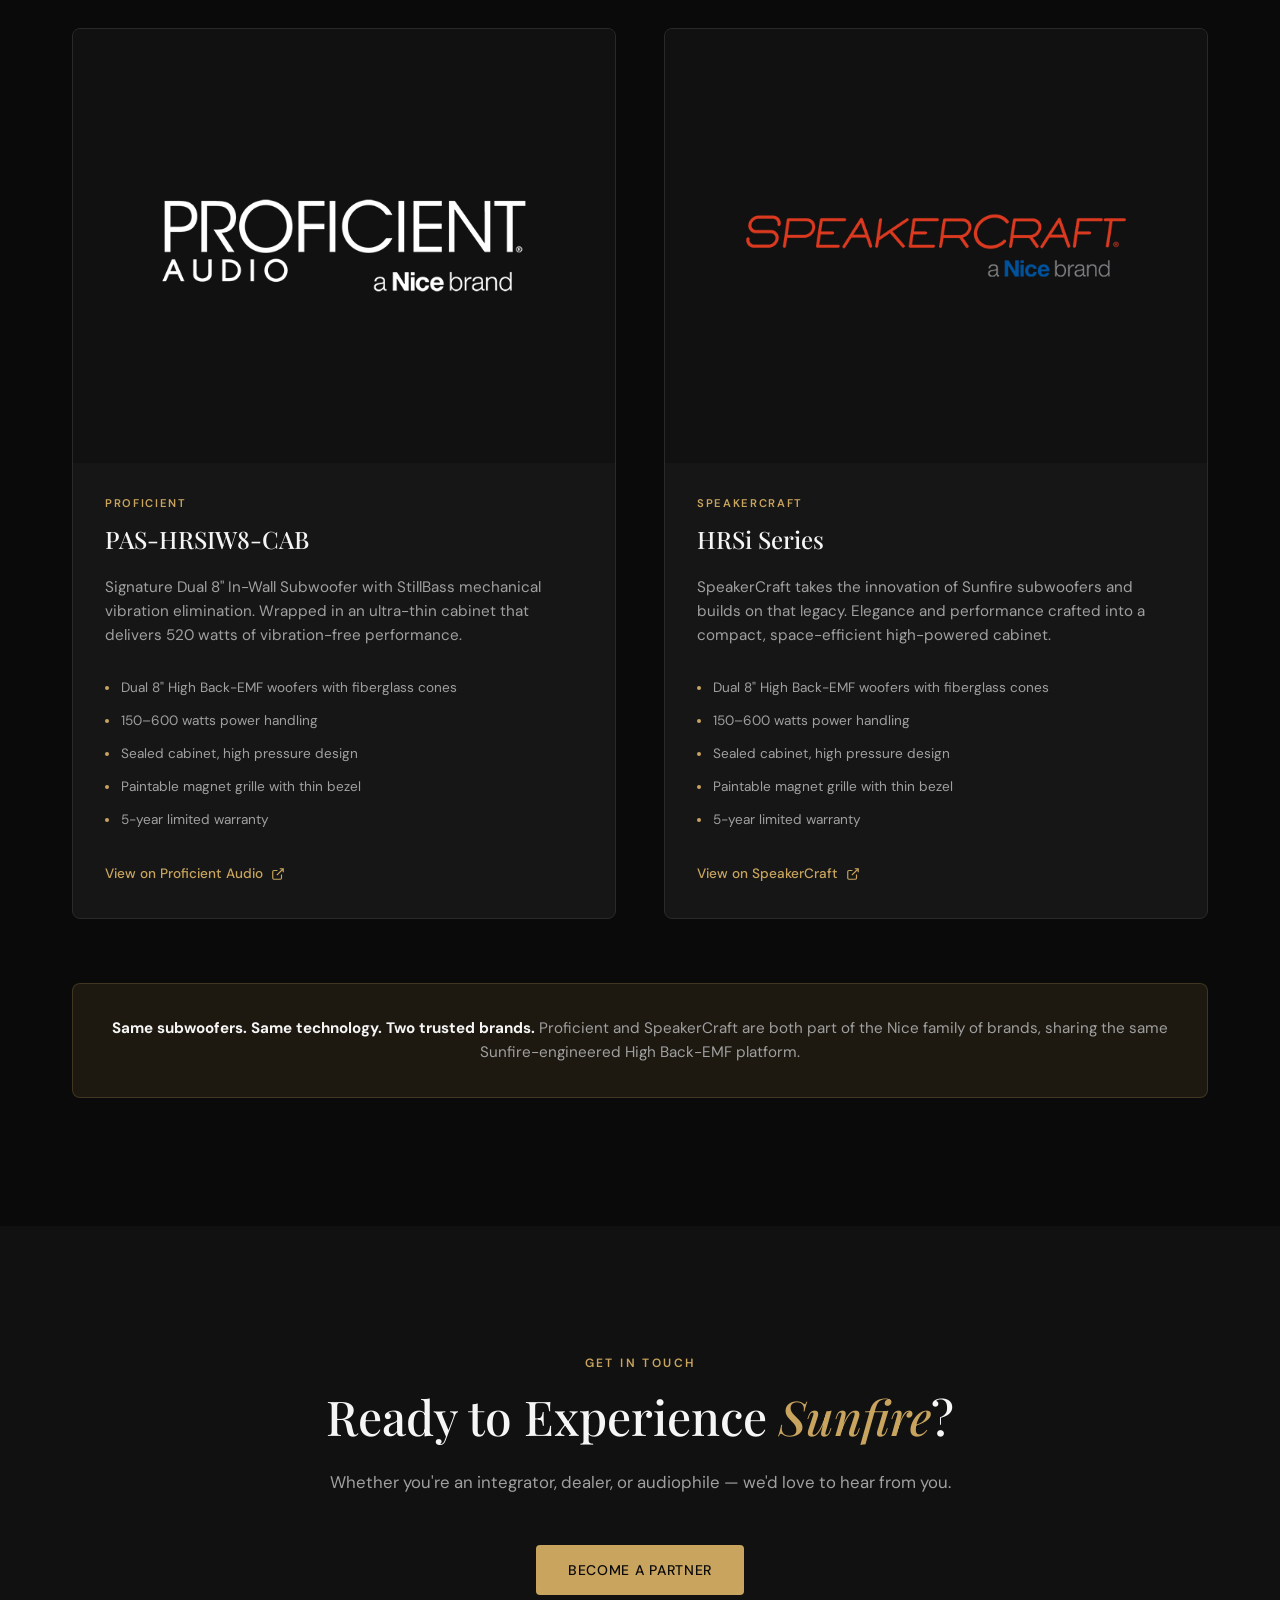
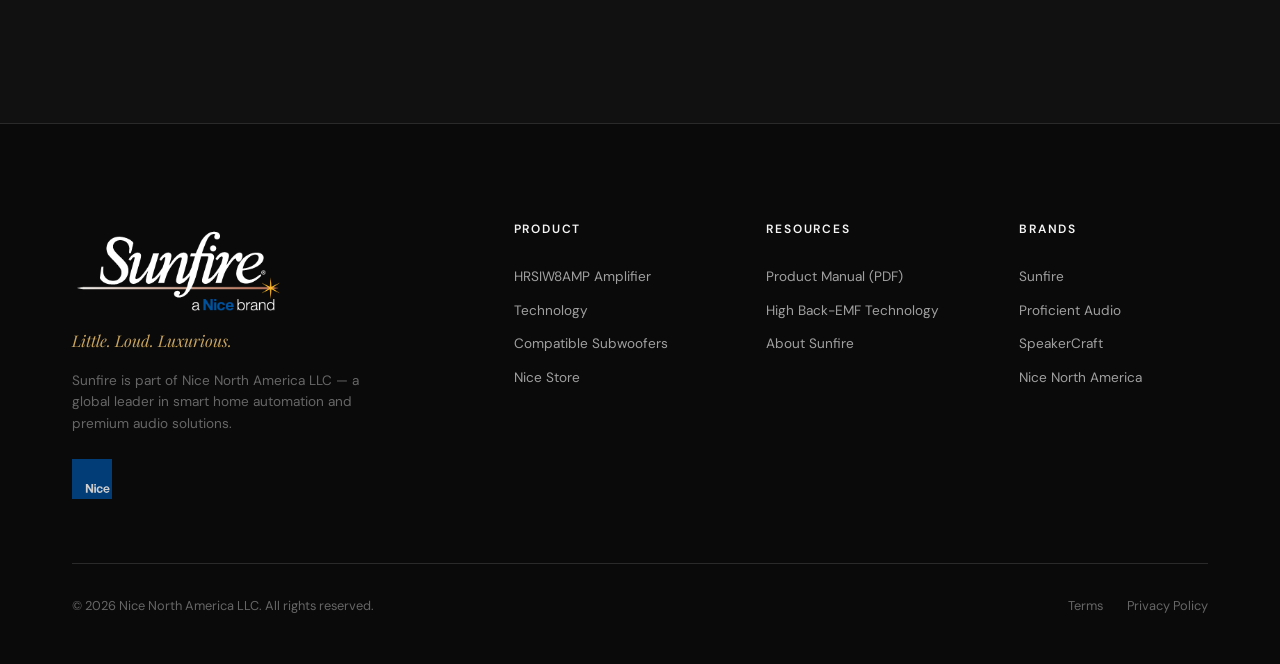
==== commit 2fe5e97e: "Fix nav order (High Back-EMF before Contact), center Nice logo on about page, ensure Nice Store casi" ====
--- a/index.html
+++ b/index.html
@@ -25,9 +25,9 @@
                 <li><a href="#amplifier">Amplifier</a></li>
                 <li><a href="#technology">Technology</a></li>
                 <li><a href="#pairing">Perfect Pair</a></li>
+                <li><a href="high-back-emf.html">High Back-EMF</a></li>
                 <li><a href="#contact">Contact</a></li>
                 <li><a href="about.html">About</a></li>
-                <li><a href="high-back-emf.html">High Back-EMF</a></li>
                 <li><a href="https://store.niceforyou.com" target="_blank" rel="noopener" class="nav-cta">Nice Store</a></li>
             </ul>
             <button class="nav-toggle" id="navToggle" aria-label="Toggle navigation">
@@ -44,9 +44,9 @@
             <li><a href="#amplifier" class="mobile-menu-link">Amplifier</a></li>
             <li><a href="#technology" class="mobile-menu-link">Technology</a></li>
             <li><a href="#pairing" class="mobile-menu-link">Perfect Pair</a></li>
+            <li><a href="high-back-emf.html" class="mobile-menu-link">High Back-EMF</a></li>
             <li><a href="#contact" class="mobile-menu-link">Contact</a></li>
             <li><a href="about.html" class="mobile-menu-link">About</a></li>
-            <li><a href="high-back-emf.html" class="mobile-menu-link">High Back-EMF</a></li>
             <li><a href="https://store.niceforyou.com" target="_blank" rel="noopener" class="mobile-menu-cta">Nice Store</a></li>
         </ul>
     </div>
--- a/css/styles.css
+++ b/css/styles.css
@@ -253,6 +253,8 @@
     color: var(--color-bg) !important;
     border-radius: var(--radius-sm);
     font-weight: 600 !important;
+    text-transform: none !important;
+    letter-spacing: 0 !important;
 }
 
 .nav-cta:hover {
@@ -1434,9 +1436,10 @@
 }
 
 .about-nice-logo {
+    display: block;
     width: 60px;
     height: 60px;
-    margin-bottom: var(--space-md);
+    margin: 0 auto var(--space-md);
 }
 
 .about-nice-text {
